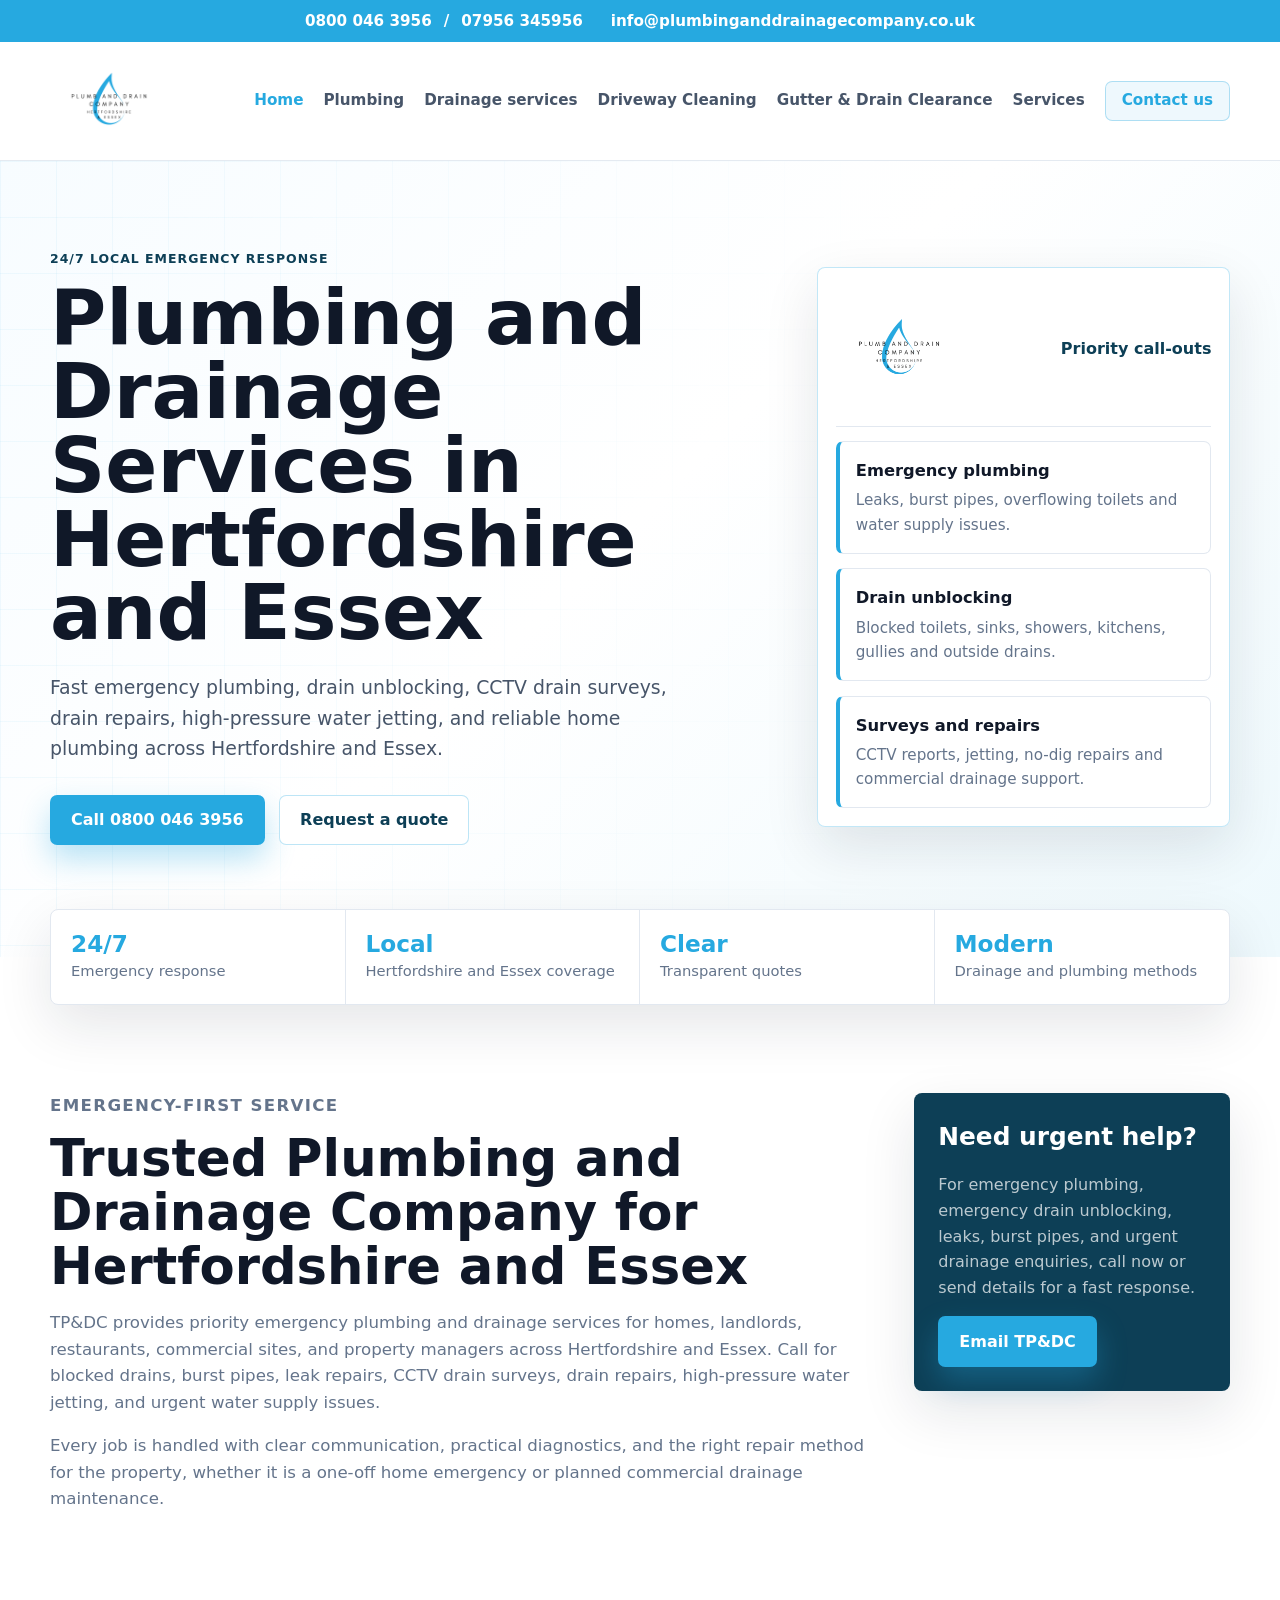
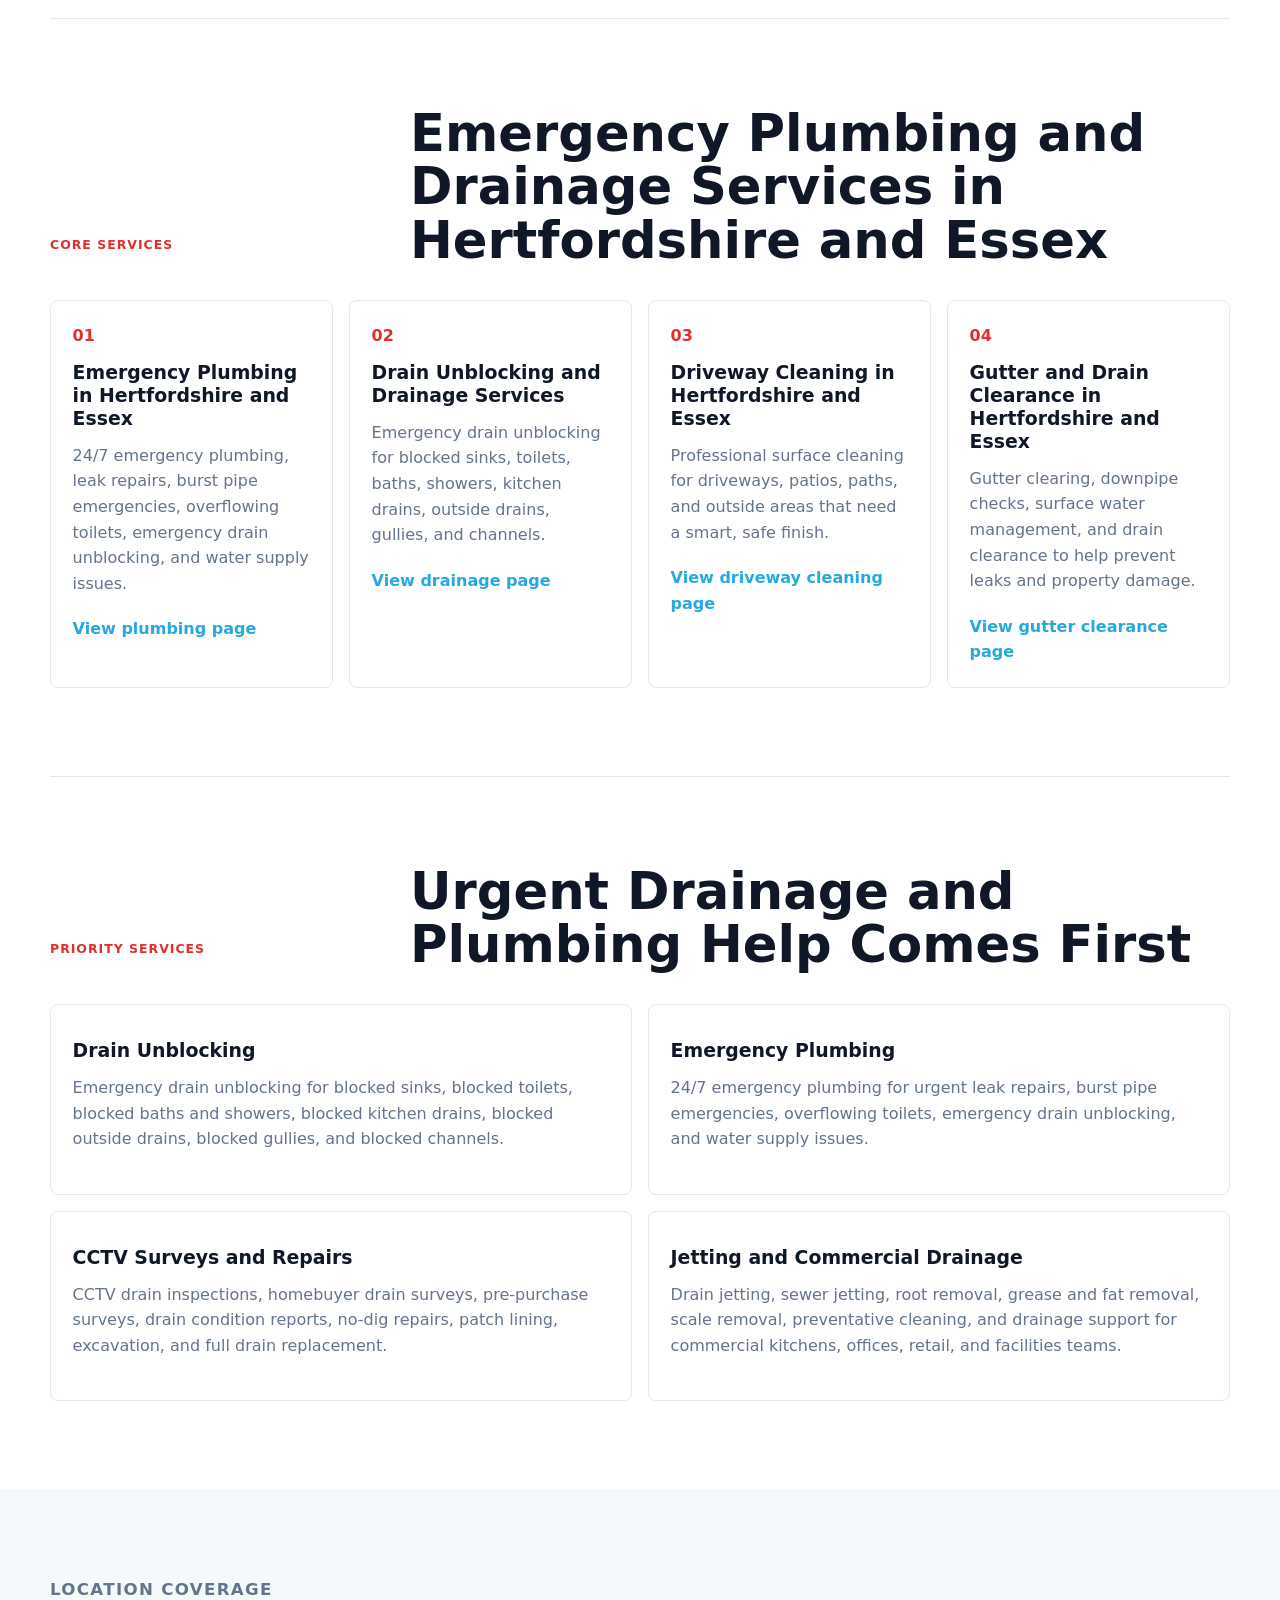
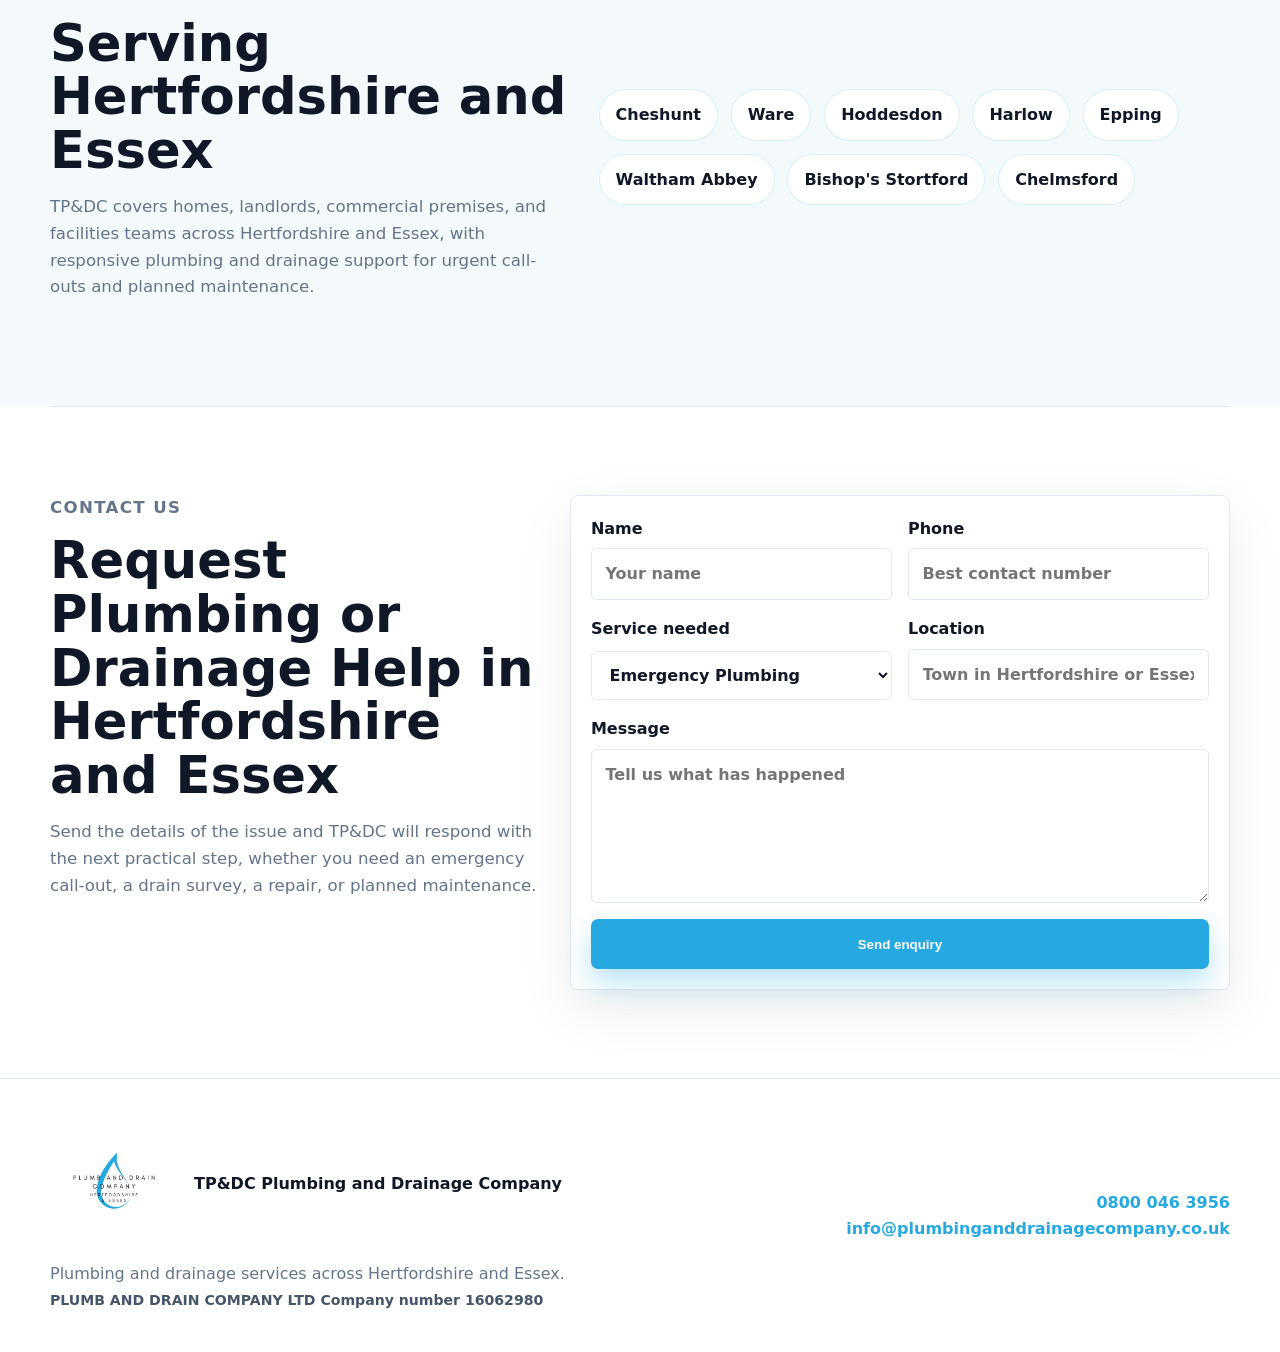
==== index.html @ 0f6cda36 "Update contact links and footer company details" ====
<!doctype html>
<html lang="en-GB">
  <head>
    <meta charset="utf-8">
    <meta name="viewport" content="width=device-width, initial-scale=1">
    <title>Plumbing and Drainage Services in Hertfordshire and Essex | TP&amp;DC</title>
    <meta
      name="description"
      content="TP&DC is a plumbing and drainage company serving Hertfordshire and Essex with emergency plumbing, drain unblocking, CCTV drain surveys, drain repairs, jetting and home plumbing services.">
    <meta name="robots" content="index, follow, max-image-preview:large">
    <link rel="canonical" href="https://plumbinganddrainagecompany.co.uk/">
    <meta property="og:title" content="Plumbing and Drainage Services in Hertfordshire and Essex | TP&DC">
    <meta property="og:description" content="Reliable plumbing, drainage, gutter clearance and exterior cleaning services across Hertfordshire and Essex.">
    <meta property="og:type" content="website">
    <meta property="og:locale" content="en_GB">
    <meta name="theme-color" content="#26a9e0">
    <link rel="stylesheet" href="styles.css">
    <script type="application/ld+json">
      {
        "@context": "https://schema.org",
        "@type": "Plumber",
        "name": "TP&DC Plumbing and Drainage Company",
        "url": "https://plumbinganddrainagecompany.co.uk/",
        "telephone": ["0800 046 3956", "07956 345956"],
        "email": "info@plumbinganddrainagecompany.co.uk",
        "areaServed": ["Hertfordshire", "Essex"],
        "address": {
          "@type": "PostalAddress",
          "addressRegion": "Hertfordshire and Essex",
          "addressCountry": "GB"
        },
        "serviceType": [
          "Plumbing",
          "24/7 Emergency Plumbing",
          "Drainage services",
          "Drain unblocking",
          "CCTV drain surveys",
          "Drain repairs",
          "High-pressure water jetting",
          "Commercial drainage services",
          "Driveway cleaning",
          "Gutter and drain clearance",
          "Emergency plumbing and drainage"
        ]
      }
    </script>
  </head>
  <body>
    <a class="skip-link" href="#main">Skip to content</a>

    <header class="site-header">
      <div class="contact-strip" aria-label="Contact details">
        <a href="tel:08000463956">0800 046 3956</a>
        <span aria-hidden="true">/</span>
        <a href="tel:07956345956">07956 345956</a>
        <a href="mailto:info@plumbinganddrainagecompany.co.uk">info@plumbinganddrainagecompany.co.uk</a>
      </div>

      <nav class="nav" aria-label="Primary navigation">
        <a class="brand" href="index.html" aria-label="TP&DC home">
          <img src="assets/plumb-and-drain-logo.png" alt="TP&DC Plumbing and Drainage Company logo">
          <span>TP&amp;DC</span>
        </a>
        <button class="menu-button" type="button" aria-label="Open navigation">
          <span></span>
          <span></span>
          <span></span>
        </button>
        <ul class="nav-links">
          <li><a href="index.html" aria-current="page">Home</a></li>
          <li><a href="plumbing.html">Plumbing</a></li>
          <li><a href="drainage-services.html">Drainage services</a></li>
          <li><a href="driveway-cleaning.html">Driveway Cleaning</a></li>
          <li><a href="gutter-drain-clearance.html">Gutter &amp; Drain Clearance</a></li>
          <li><a href="services.html">Services</a></li>
          <li><a class="nav-cta" href="enquiries.html">Contact us</a></li>
        </ul>
      </nav>
    </header>

    <main id="main">
      <section id="home" class="hero" aria-labelledby="hero-title">
        <div class="hero-content">
          <div class="hero-copy">
            <p class="eyebrow">24/7 local emergency response</p>
            <h1 id="hero-title">Plumbing and Drainage Services in Hertfordshire and Essex</h1>
            <p>
              Fast emergency plumbing, drain unblocking, CCTV drain surveys, drain repairs,
              high-pressure water jetting, and reliable home plumbing across Hertfordshire and Essex.
            </p>
            <div class="hero-actions">
              <a class="button primary" href="tel:08000463956">Call 0800 046 3956</a>
              <a class="button secondary" href="#enquiries">Request a quote</a>
            </div>
          </div>
          <div class="hero-panel" aria-label="Priority services">
            <div class="hero-panel-head">
              <img src="assets/plumb-and-drain-logo.png" alt="TP&DC Plumbing and Drainage Company logo">
              <span>Priority call-outs</span>
            </div>
            <div class="response-card">
              <strong>Emergency plumbing</strong>
              <span>Leaks, burst pipes, overflowing toilets and water supply issues.</span>
            </div>
            <div class="response-card">
              <strong>Drain unblocking</strong>
              <span>Blocked toilets, sinks, showers, kitchens, gullies and outside drains.</span>
            </div>
            <div class="response-card">
              <strong>Surveys and repairs</strong>
              <span>CCTV reports, jetting, no-dig repairs and commercial drainage support.</span>
            </div>
          </div>
        </div>
      </section>

      <section class="trust-bar" aria-label="Service highlights">
        <div>
          <strong>24/7</strong>
          <span>Emergency response</span>
        </div>
        <div>
          <strong>Local</strong>
          <span>Hertfordshire and Essex coverage</span>
        </div>
        <div>
          <strong>Clear</strong>
          <span>Transparent quotes</span>
        </div>
        <div>
          <strong>Modern</strong>
          <span>Drainage and plumbing methods</span>
        </div>
      </section>

      <section class="intro section" aria-labelledby="intro-title">
        <div class="section-copy">
          <p class="eyebrow">Emergency-first service</p>
          <h2 id="intro-title">Trusted Plumbing and Drainage Company for Hertfordshire and Essex</h2>
          <p>
            TP&amp;DC provides priority emergency plumbing and drainage services for homes,
            landlords, restaurants, commercial sites, and property managers across Hertfordshire
            and Essex. Call for blocked drains, burst pipes, leak repairs, CCTV drain surveys,
            drain repairs, high-pressure water jetting, and urgent water supply issues.
          </p>
          <p>
            Every job is handled with clear communication, practical diagnostics, and the right
            repair method for the property, whether it is a one-off home emergency or planned
            commercial drainage maintenance.
          </p>
        </div>
        <aside class="quote-panel" aria-label="Priority enquiry details">
          <h2>Need urgent help?</h2>
          <p>For emergency plumbing, emergency drain unblocking, leaks, burst pipes, and urgent drainage enquiries, call now or send details for a fast response.</p>
          <a class="button primary" href="mailto:info@plumbinganddrainagecompany.co.uk">Email TP&amp;DC</a>
        </aside>
      </section>

      <section id="services" class="section services" aria-labelledby="services-title">
        <div class="section-heading">
          <p class="eyebrow">Core services</p>
          <h2 id="services-title">Emergency Plumbing and Drainage Services in Hertfordshire and Essex</h2>
        </div>
        <div class="service-grid">
          <article id="plumbing" class="service-card">
            <span>01</span>
            <h3>Emergency Plumbing in Hertfordshire and Essex</h3>
            <p>24/7 emergency plumbing, leak repairs, burst pipe emergencies, overflowing toilets, emergency drain unblocking, and water supply issues.</p>
            <a href="plumbing.html">View plumbing page</a>
          </article>
          <article id="drainage" class="service-card">
            <span>02</span>
            <h3>Drain Unblocking and Drainage Services</h3>
            <p>Emergency drain unblocking for blocked sinks, toilets, baths, showers, kitchen drains, outside drains, gullies, and channels.</p>
            <a href="drainage-services.html">View drainage page</a>
          </article>
          <article id="driveway" class="service-card">
            <span>03</span>
            <h3>Driveway Cleaning in Hertfordshire and Essex</h3>
            <p>Professional surface cleaning for driveways, patios, paths, and outside areas that need a smart, safe finish.</p>
            <a href="driveway-cleaning.html">View driveway cleaning page</a>
          </article>
          <article id="gutter" class="service-card">
            <span>04</span>
            <h3>Gutter and Drain Clearance in Hertfordshire and Essex</h3>
            <p>Gutter clearing, downpipe checks, surface water management, and drain clearance to help prevent leaks and property damage.</p>
            <a href="gutter-drain-clearance.html">View gutter clearance page</a>
          </article>
        </div>
      </section>

      <section class="section seo-plan" aria-labelledby="priority-services-title">
        <div class="section-heading">
          <p class="eyebrow">Priority services</p>
          <h2 id="priority-services-title">Urgent Drainage and Plumbing Help Comes First</h2>
        </div>
        <div class="seo-grid">
          <article>
            <h3>Drain Unblocking</h3>
            <p>Emergency drain unblocking for blocked sinks, blocked toilets, blocked baths and showers, blocked kitchen drains, blocked outside drains, blocked gullies, and blocked channels.</p>
          </article>
          <article>
            <h3>Emergency Plumbing</h3>
            <p>24/7 emergency plumbing for urgent leak repairs, burst pipe emergencies, overflowing toilets, emergency drain unblocking, and water supply issues.</p>
          </article>
          <article>
            <h3>CCTV Surveys and Repairs</h3>
            <p>CCTV drain inspections, homebuyer drain surveys, pre-purchase surveys, drain condition reports, no-dig repairs, patch lining, excavation, and full drain replacement.</p>
          </article>
          <article>
            <h3>Jetting and Commercial Drainage</h3>
            <p>Drain jetting, sewer jetting, root removal, grease and fat removal, scale removal, preventative cleaning, and drainage support for commercial kitchens, offices, retail, and facilities teams.</p>
          </article>
        </div>
      </section>

      <section class="section locations" aria-labelledby="locations-title">
        <div class="location-panel">
          <p class="eyebrow">Location coverage</p>
          <h2 id="locations-title">Serving Hertfordshire and Essex</h2>
          <p>
            TP&amp;DC covers homes, landlords, commercial premises, and facilities teams across
            Hertfordshire and Essex, with responsive plumbing and drainage support for urgent
            call-outs and planned maintenance.
          </p>
        </div>
        <div class="area-list" aria-label="Example local service areas">
          <span>Cheshunt</span>
          <span>Ware</span>
          <span>Hoddesdon</span>
          <span>Harlow</span>
          <span>Epping</span>
          <span>Waltham Abbey</span>
          <span>Bishop's Stortford</span>
          <span>Chelmsford</span>
        </div>
      </section>

      <section id="enquiries" class="section enquiry" aria-labelledby="enquiry-title">
        <div>
          <p class="eyebrow">Contact us</p>
          <h2 id="enquiry-title">Request Plumbing or Drainage Help in Hertfordshire and Essex</h2>
          <p>
            Send the details of the issue and TP&amp;DC will respond with the next practical step,
            whether you need an emergency call-out, a drain survey, a repair, or planned maintenance.
          </p>
        </div>
        <form class="enquiry-form" action="mailto:info@plumbinganddrainagecompany.co.uk?subject=Website%20enquiry" method="post" enctype="text/plain">
          <label>
            Name
            <input type="text" name="name" autocomplete="name" placeholder="Your name">
          </label>
          <label>
            Phone
            <input type="tel" name="phone" autocomplete="tel" placeholder="Best contact number">
          </label>
          <label>
            Service needed
            <select name="service">
              <option>Emergency Plumbing</option>
              <option>Emergency Drain Unblocking</option>
              <option>CCTV Drain Surveys</option>
              <option>Drain Repairs</option>
              <option>High-Pressure Water Jetting</option>
              <option>Commercial Drainage Services</option>
              <option>Residential Plumbing Services</option>
              <option>Kitchen Plumbing</option>
              <option>Driveway Cleaning</option>
              <option>Gutter & Drain Clearance</option>
            </select>
          </label>
          <label>
            Location
            <input type="text" name="location" autocomplete="address-level2" placeholder="Town in Hertfordshire or Essex">
          </label>
          <label class="full">
            Message
            <textarea name="message" rows="5" placeholder="Tell us what has happened"></textarea>
          </label>
          <button class="button primary full" type="submit">Send enquiry</button>
        </form>
      </section>
    </main>

    <footer class="footer">
      <div>
        <a class="footer-brand" href="index.html" aria-label="TP&DC home">
          <img src="assets/plumb-and-drain-logo.png" alt="TP&DC Plumbing and Drainage Company logo">
          <span>TP&amp;DC Plumbing and Drainage Company</span>
        </a>
        <p>Plumbing and drainage services across Hertfordshire and Essex.</p>
        <p class="company-number">PLUMB AND DRAIN COMPANY LTD Company number 16062980</p>
      </div>
      <div>
        <a href="tel:08000463956">0800 046 3956</a>
        <a href="mailto:info@plumbinganddrainagecompany.co.uk">info@plumbinganddrainagecompany.co.uk</a>
      </div>
    </footer>
  </body>
</html>
---- styles.css ----
:root {
  --ink: #101828;
  --muted: #64748b;
  --line: #e2e8f0;
  --surface: #ffffff;
  --soft: #f4f9fc;
  --blue: #26a9e0;
  --blue-dark: #0d3f56;
  --red: #e42d2d;
  --green: #16a34a;
  --shadow: 0 20px 55px rgba(15, 23, 42, 0.11);
  font-family: Inter, ui-sans-serif, system-ui, -apple-system, BlinkMacSystemFont, "Segoe UI", sans-serif;
}

* {
  box-sizing: border-box;
}

html {
  scroll-behavior: smooth;
}

body {
  margin: 0;
  background: var(--surface);
  color: var(--ink);
  line-height: 1.6;
}

a {
  color: inherit;
  text-decoration: none;
}

img {
  display: block;
  max-width: 100%;
}

.skip-link {
  position: absolute;
  left: 1rem;
  top: -4rem;
  z-index: 10;
  padding: 0.75rem 1rem;
  background: var(--ink);
  color: #fff;
}

.skip-link:focus {
  top: 1rem;
}

.site-header {
  position: sticky;
  top: 0;
  z-index: 20;
  background: rgba(255, 255, 255, 0.96);
  border-bottom: 1px solid rgba(226, 232, 240, 0.9);
  backdrop-filter: blur(14px);
}

.contact-strip {
  display: flex;
  justify-content: center;
  gap: 0.75rem;
  align-items: center;
  min-height: 2.6rem;
  padding: 0.5rem 1rem;
  background: var(--blue);
  color: #fff;
  font-size: 0.95rem;
  font-weight: 700;
}

.contact-strip a:last-child {
  margin-left: 1rem;
}

.nav {
  display: flex;
  align-items: center;
  justify-content: space-between;
  width: min(1180px, calc(100% - 2rem));
  margin: 0 auto;
  min-height: 5rem;
  gap: 1.25rem;
}

.brand {
  display: flex;
  align-items: center;
  gap: 0.75rem;
  min-width: 8rem;
  font-weight: 900;
  color: var(--blue-dark);
}

.brand img {
  width: 118px;
  height: auto;
}

.brand span {
  display: none;
}

.menu-button {
  display: none;
}

.nav-links {
  display: flex;
  align-items: center;
  gap: 1.25rem;
  margin: 0;
  padding: 0;
  list-style: none;
  font-size: 0.95rem;
  font-weight: 700;
  color: #475569;
}

.nav-links a {
  display: inline-flex;
  min-height: 2.5rem;
  align-items: center;
}

.nav-links a:hover,
.nav-links a[aria-current="page"] {
  color: var(--blue);
}

.nav-cta {
  padding: 0 1rem;
  border: 1px solid rgba(38, 169, 224, 0.32);
  border-radius: 0.45rem;
  color: var(--blue);
  background: rgba(38, 169, 224, 0.08);
}

.hero {
  position: relative;
  min-height: clamp(640px, 76vh, 820px);
  display: grid;
  align-items: center;
  overflow: hidden;
  isolation: isolate;
  background:
    linear-gradient(135deg, #f7fcff 0%, #ffffff 48%, #eef9fd 100%);
}

.hero::before {
  content: "";
  position: absolute;
  inset: 0;
  z-index: -1;
  background:
    linear-gradient(rgba(38, 169, 224, 0.08) 1px, transparent 1px),
    linear-gradient(90deg, rgba(38, 169, 224, 0.08) 1px, transparent 1px);
  background-size: 56px 56px;
  mask-image: linear-gradient(90deg, rgba(0, 0, 0, 0.72), transparent 72%);
}

.hero-content {
  display: grid;
  grid-template-columns: minmax(0, 1.08fr) minmax(320px, 0.62fr);
  gap: 3rem;
  align-items: center;
  width: min(1180px, calc(100% - 2rem));
  margin: 0 auto;
  padding: 5.5rem 0 7rem;
  color: var(--ink);
}

.hero-copy {
  max-width: 780px;
}

.hero-panel {
  display: grid;
  gap: 0.9rem;
  padding: 1.1rem;
  border: 1px solid rgba(38, 169, 224, 0.28);
  border-radius: 0.5rem;
  background: rgba(255, 255, 255, 0.92);
  box-shadow: var(--shadow);
}

.hero-panel-head {
  display: flex;
  align-items: center;
  justify-content: space-between;
  gap: 1rem;
  padding-bottom: 0.9rem;
  border-bottom: 1px solid var(--line);
  color: var(--blue-dark);
  font-weight: 900;
}

.hero-panel-head img {
  width: 126px;
  height: auto;
}

.response-card {
  display: grid;
  gap: 0.25rem;
  padding: 1rem;
  border: 1px solid var(--line);
  border-left: 4px solid var(--blue);
  border-radius: 0.45rem;
  background: #fff;
}

.response-card strong {
  color: var(--ink);
  font-size: 1.02rem;
}

.response-card span {
  color: var(--muted);
  font-size: 0.95rem;
}

.subpage-hero {
  width: 100%;
  padding: 6.5rem max(1rem, calc((100vw - 1180px) / 2));
  background:
    linear-gradient(135deg, rgba(13, 63, 86, 0.96), rgba(38, 169, 224, 0.88));
  color: #fff;
}

.subpage-hero h1 {
  max-width: 860px;
  margin: 0;
  font-size: clamp(2.5rem, 5vw, 4.75rem);
  line-height: 1;
  letter-spacing: 0;
}

.subpage-hero p:not(.eyebrow) {
  max-width: 700px;
  margin: 1.2rem 0 1.8rem;
  color: rgba(255, 255, 255, 0.86);
  font-size: 1.12rem;
}

.eyebrow {
  margin: 0 0 0.8rem;
  color: var(--red);
  font-size: 0.78rem;
  font-weight: 900;
  letter-spacing: 0.08em;
  text-transform: uppercase;
}

.hero .eyebrow {
  color: var(--blue-dark);
}

.hero h1 {
  max-width: 820px;
  margin: 0;
  font-size: clamp(2.75rem, 6vw, 5.45rem);
  line-height: 0.96;
  letter-spacing: 0;
}

.hero p:not(.eyebrow) {
  max-width: 640px;
  margin: 1.4rem 0 0;
  font-size: 1.18rem;
  color: #475569;
}

.hero-actions {
  display: flex;
  flex-wrap: wrap;
  gap: 0.9rem;
  margin-top: 2rem;
}

.button {
  display: inline-flex;
  justify-content: center;
  align-items: center;
  min-height: 3.15rem;
  padding: 0 1.25rem;
  border-radius: 0.45rem;
  border: 1px solid transparent;
  font-weight: 900;
  cursor: pointer;
}

.button.primary {
  background: var(--blue);
  color: #fff;
  box-shadow: 0 14px 30px rgba(38, 169, 224, 0.32);
}

.button.secondary {
  border-color: rgba(38, 169, 224, 0.3);
  color: var(--blue-dark);
  background: #fff;
}

.trust-bar {
  display: grid;
  grid-template-columns: repeat(4, 1fr);
  width: min(1180px, calc(100% - 2rem));
  margin: -3rem auto 0;
  position: relative;
  z-index: 3;
  background: #fff;
  border: 1px solid var(--line);
  border-radius: 0.5rem;
  box-shadow: var(--shadow);
}

.trust-bar div {
  padding: 1.25rem;
  border-right: 1px solid var(--line);
}

.trust-bar div:last-child {
  border-right: 0;
}

.trust-bar strong {
  display: block;
  color: var(--blue);
  font-size: 1.45rem;
  line-height: 1.2;
}

.trust-bar span {
  color: var(--muted);
  font-size: 0.92rem;
}

.section {
  width: min(1180px, calc(100% - 2rem));
  margin: 0 auto;
  padding: 5.5rem 0;
}

.intro {
  display: grid;
  grid-template-columns: minmax(0, 1.45fr) minmax(280px, 0.55fr);
  gap: 2rem;
  align-items: start;
}

.section-copy h2,
.section-heading h2,
.location-panel h2,
.enquiry h2 {
  margin: 0;
  max-width: 820px;
  font-size: clamp(2rem, 4vw, 3.5rem);
  line-height: 1.05;
  letter-spacing: 0;
}

.section-copy p,
.location-panel p,
.enquiry p {
  color: var(--muted);
  font-size: 1.04rem;
}

.quote-panel {
  padding: 1.5rem;
  border-radius: 0.5rem;
  background: var(--blue-dark);
  color: #fff;
  box-shadow: var(--shadow);
}

.quote-panel h2 {
  margin: 0;
  font-size: 1.55rem;
}

.quote-panel p {
  color: rgba(255, 255, 255, 0.72);
}

.services,
.seo-plan {
  border-top: 1px solid var(--line);
}

.section-heading {
  display: flex;
  justify-content: space-between;
  align-items: end;
  gap: 2rem;
  margin-bottom: 2rem;
}

.service-grid,
.seo-grid {
  display: grid;
  grid-template-columns: repeat(4, 1fr);
  gap: 1rem;
}

.service-card,
.seo-grid article {
  min-height: 100%;
  padding: 1.35rem;
  border: 1px solid var(--line);
  border-radius: 0.5rem;
  background: #fff;
}

.service-card {
  transition: transform 180ms ease, box-shadow 180ms ease, border-color 180ms ease;
}

.service-card:hover {
  transform: translateY(-4px);
  border-color: rgba(38, 169, 224, 0.34);
  box-shadow: 0 18px 45px rgba(15, 23, 42, 0.09);
}

.service-card span {
  color: var(--red);
  font-weight: 900;
}

.service-card h3,
.seo-grid h3 {
  margin: 0.8rem 0;
  font-size: 1.18rem;
  line-height: 1.22;
}

.service-card p,
.seo-grid p {
  color: var(--muted);
  margin: 0 0 1.25rem;
}

.service-card a {
  color: var(--blue);
  font-weight: 900;
}

.locations {
  display: grid;
  grid-template-columns: 0.9fr 1.1fr;
  gap: 2rem;
  align-items: center;
  width: 100%;
  max-width: none;
  padding: 5.5rem max(1rem, calc((100vw - 1180px) / 2));
  background: var(--soft);
}

.area-list {
  display: flex;
  flex-wrap: wrap;
  gap: 0.8rem;
}

.area-list span {
  padding: 0.75rem 1rem;
  border: 1px solid rgba(38, 169, 224, 0.18);
  border-radius: 999px;
  background: #fff;
  color: var(--ink);
  font-weight: 800;
}

.seo-grid {
  grid-template-columns: repeat(2, 1fr);
}

.seo-grid article {
  background: #fff;
}

.enquiry {
  display: grid;
  grid-template-columns: 0.85fr 1.15fr;
  gap: 2rem;
  align-items: start;
  border-top: 1px solid var(--line);
}

.enquiry-form {
  display: grid;
  grid-template-columns: repeat(2, 1fr);
  gap: 1rem;
  padding: 1.25rem;
  border: 1px solid var(--line);
  border-radius: 0.5rem;
  background: #fff;
  box-shadow: 0 18px 55px rgba(15, 23, 42, 0.08);
}

label {
  display: grid;
  gap: 0.45rem;
  color: var(--ink);
  font-weight: 800;
}

input,
select,
textarea {
  width: 100%;
  min-height: 3rem;
  border: 1px solid var(--line);
  border-radius: 0.35rem;
  padding: 0.75rem 0.85rem;
  color: var(--ink);
  font: inherit;
  background: #fff;
}

textarea {
  resize: vertical;
}

.full {
  grid-column: 1 / -1;
}

.footer {
  display: flex;
  justify-content: space-between;
  align-items: center;
  gap: 2rem;
  padding: 2.5rem max(1rem, calc((100vw - 1180px) / 2));
  background: #fff;
  color: var(--ink);
  border-top: 1px solid var(--line);
}

.footer-brand {
  display: inline-flex;
  align-items: center;
  gap: 1rem;
  color: var(--ink);
  font-weight: 900;
}

.footer-brand img {
  width: 128px;
  max-width: 42vw;
  height: auto;
  background: #fff;
  border-radius: 0.35rem;
}

.footer p {
  margin: 0.35rem 0 0;
  color: var(--muted);
}

.footer .company-number {
  margin-top: 0.2rem;
  color: #475569;
  font-size: 0.88rem;
  font-weight: 800;
}

.footer a {
  display: block;
  color: var(--blue);
  font-weight: 800;
  text-align: right;
}

.footer .footer-brand {
  display: inline-flex;
  color: var(--ink);
  text-align: left;
}

.service-list {
  margin: 1rem 0 0;
  padding-left: 1.1rem;
  color: var(--muted);
}

.service-list li + li {
  margin-top: 0.35rem;
}

@media (max-width: 980px) {
  .nav {
    align-items: flex-start;
    padding: 1rem 0;
  }

  .menu-button {
    display: inline-grid;
    gap: 0.28rem;
    width: 2.75rem;
    height: 2.75rem;
    place-content: center;
    border: 1px solid var(--line);
    border-radius: 0.45rem;
    background: #fff;
  }

  .menu-button span {
    width: 1.1rem;
    height: 2px;
    background: var(--ink);
  }

  .nav-links {
    position: absolute;
    left: 1rem;
    right: 1rem;
    top: calc(100% + 0.5rem);
    display: none;
    padding: 1rem;
    background: #fff;
    border: 1px solid var(--line);
    border-radius: 0.5rem;
    box-shadow: var(--shadow);
  }

  .nav:focus-within .nav-links,
  .nav:hover .nav-links {
    display: grid;
    gap: 0.4rem;
  }

  .hero {
    min-height: auto;
  }

  .hero-content {
    grid-template-columns: 1fr;
    padding: 4.5rem 0 6rem;
  }

  .trust-bar,
  .service-grid {
    grid-template-columns: repeat(2, 1fr);
  }

  .trust-bar div:nth-child(2) {
    border-right: 0;
  }

  .trust-bar div:nth-child(-n + 2) {
    border-bottom: 1px solid var(--line);
  }

  .intro,
  .locations,
  .enquiry {
    grid-template-columns: 1fr;
  }
}

@media (max-width: 640px) {
  .contact-strip {
    flex-wrap: wrap;
    gap: 0.35rem 0.6rem;
    font-size: 0.82rem;
  }

  .contact-strip a:last-child {
    flex-basis: 100%;
    margin-left: 0;
    text-align: center;
  }

  .brand img {
    width: 92px;
  }

  .hero {
    min-height: auto;
  }

  .hero h1 {
    font-size: 2.65rem;
  }

  .hero p:not(.eyebrow) {
    font-size: 1rem;
  }

  .hero-actions,
  .button {
    width: 100%;
  }

  .trust-bar,
  .service-grid,
  .seo-grid,
  .enquiry-form {
    grid-template-columns: 1fr;
  }

  .trust-bar div {
    border-right: 0;
    border-bottom: 1px solid var(--line);
  }

  .trust-bar div:last-child {
    border-bottom: 0;
  }

  .section {
    padding: 4rem 0;
  }

  .locations {
    padding: 4rem 1rem;
  }

  .footer {
    display: grid;
    align-items: start;
  }

  .footer a {
    text-align: left;
  }
}
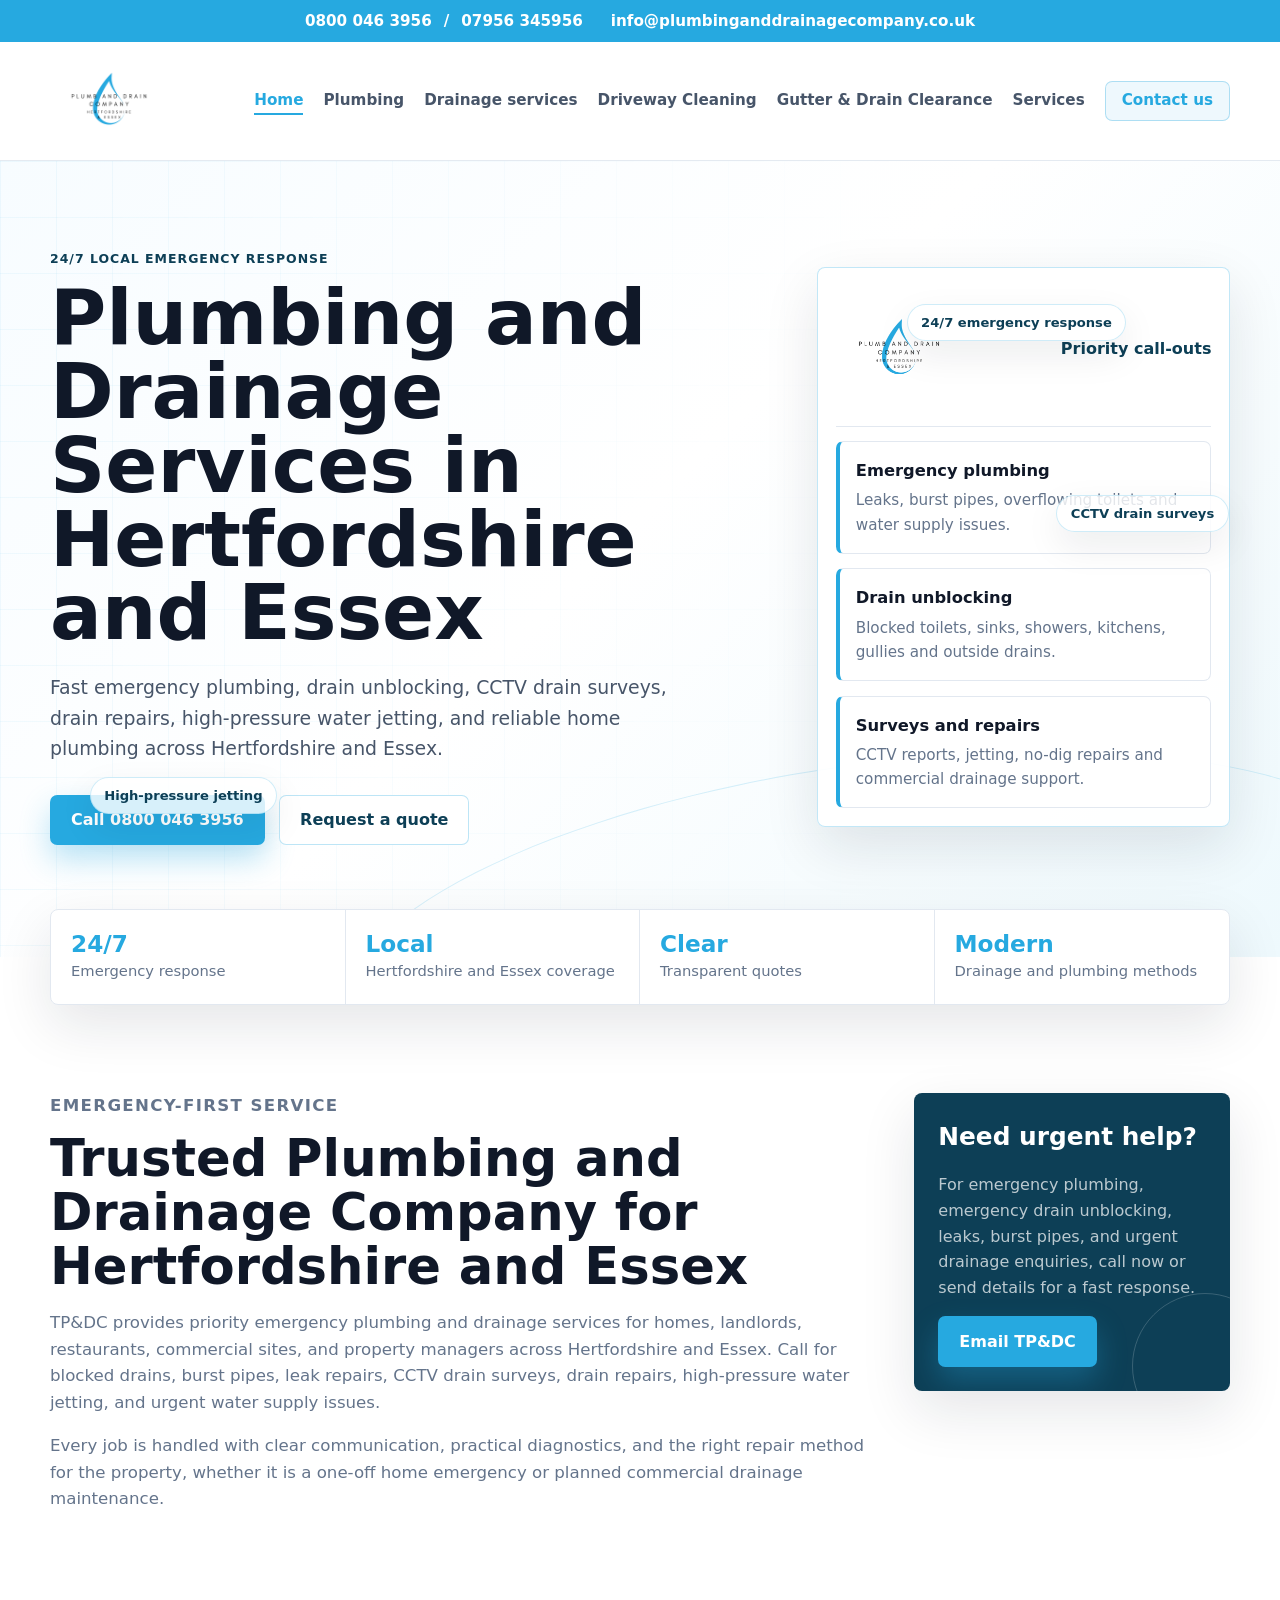
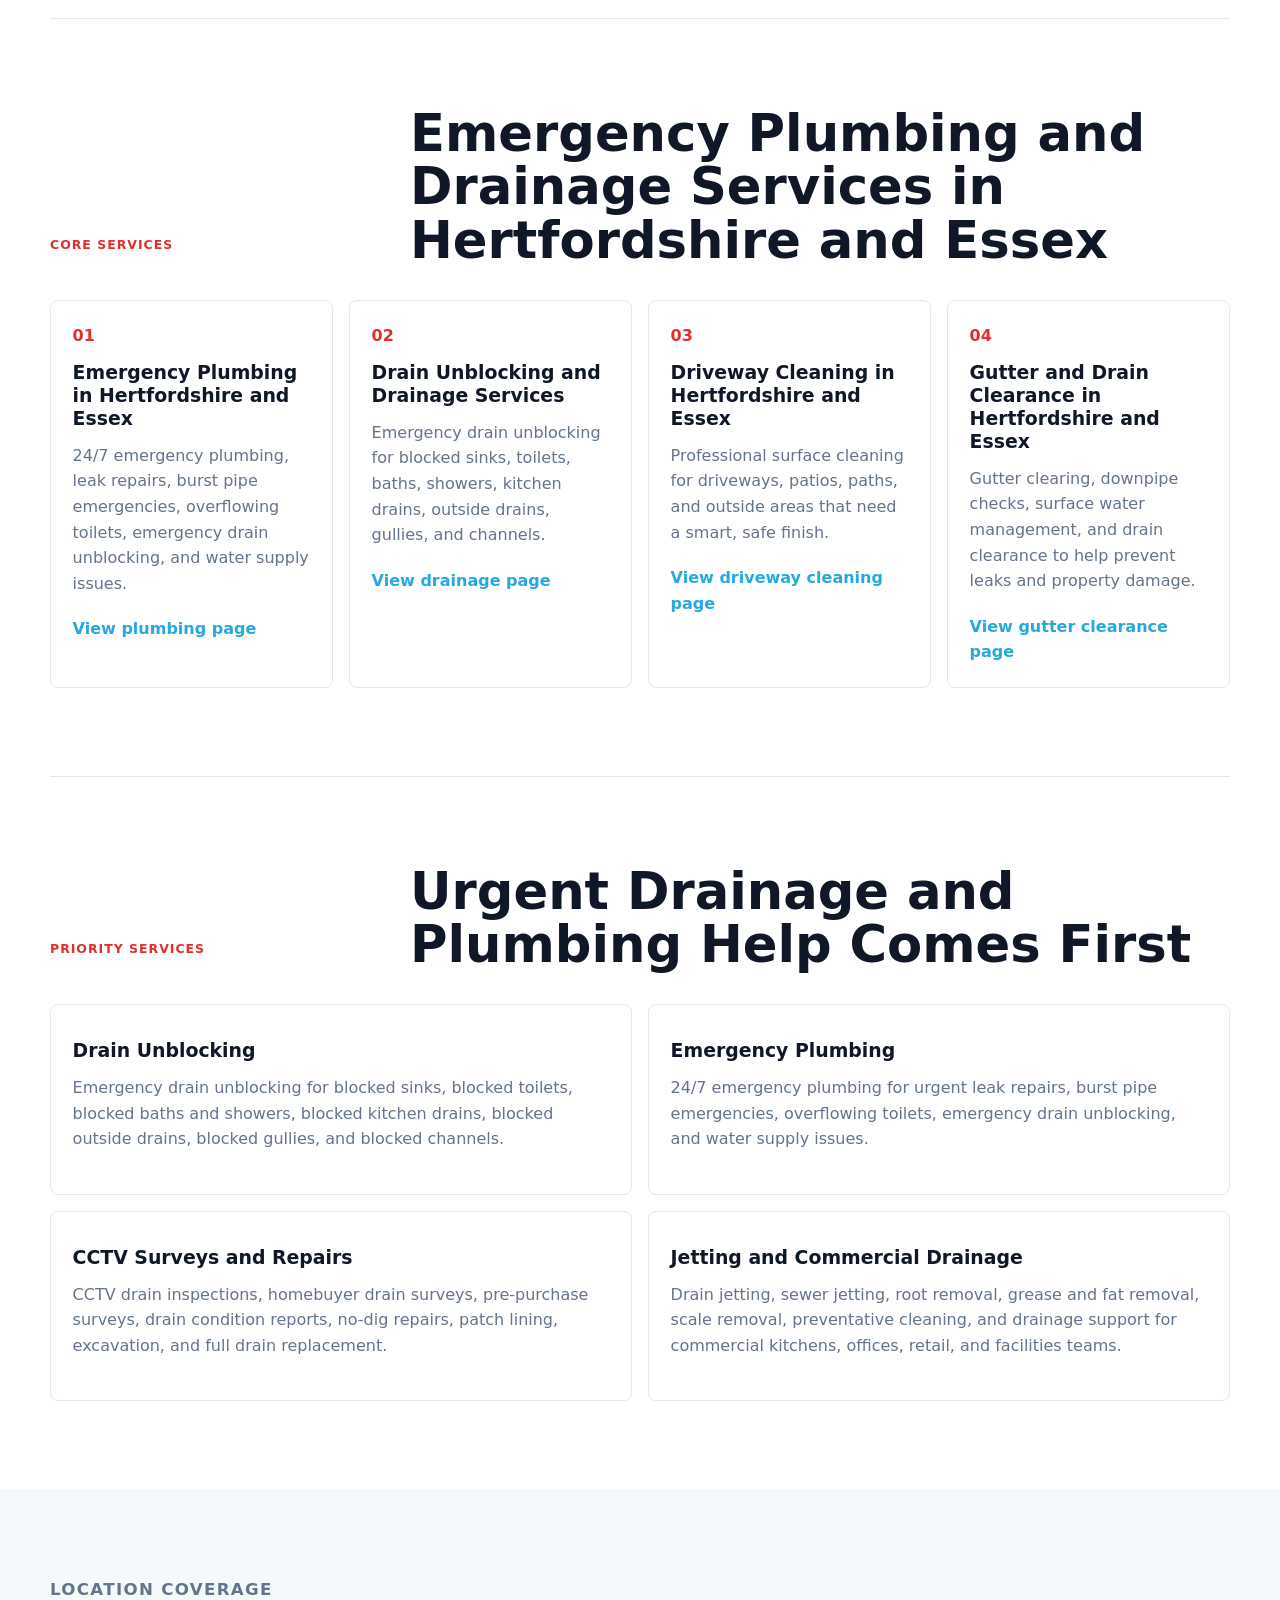
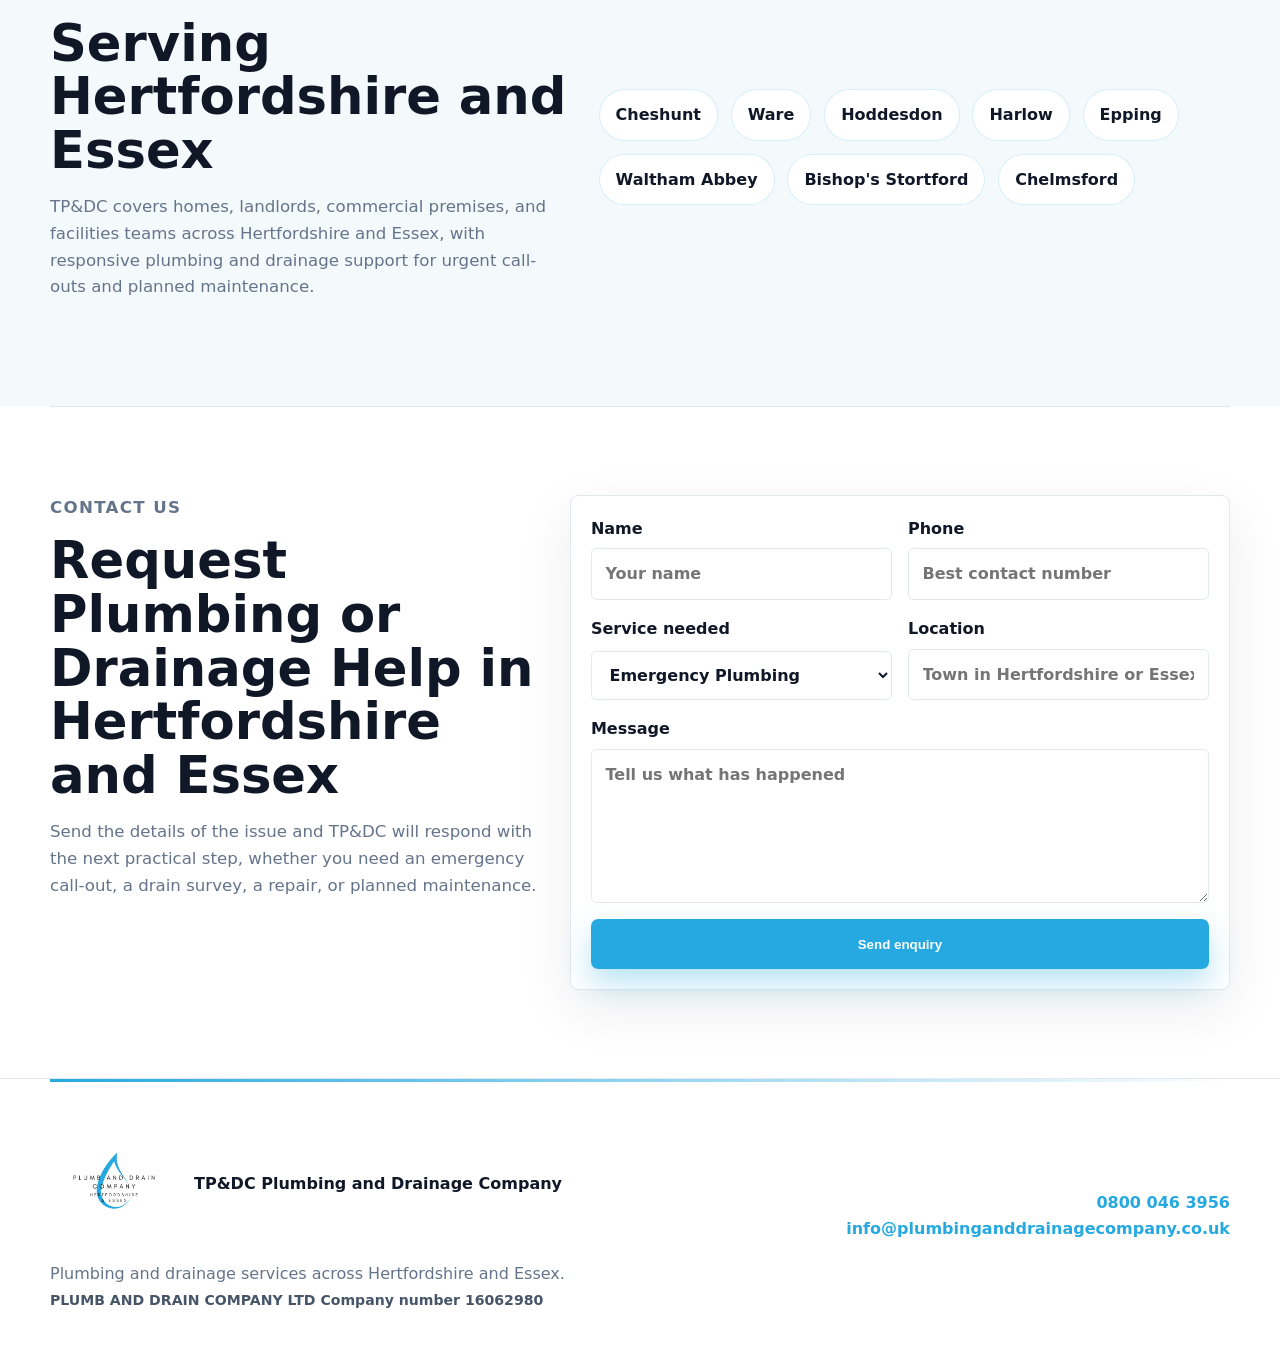
==== commit af6ddc25: "Add motion and design polish" ====
--- a/index.html
+++ b/index.html
@@ -80,6 +80,11 @@
 
     <main id="main">
       <section id="home" class="hero" aria-labelledby="hero-title">
+        <div class="floating-elements" aria-hidden="true">
+          <span>24/7 emergency response</span>
+          <span>CCTV drain surveys</span>
+          <span>High-pressure jetting</span>
+        </div>
         <div class="hero-content">
           <div class="hero-copy">
             <p class="eyebrow">24/7 local emergency response</p>
--- a/styles.css
+++ b/styles.css
@@ -731,3 +731,309 @@
     text-align: left;
   }
 }
+
+/* Motion and polish layer */
+@keyframes heroDrift {
+  0% { transform: translate3d(0, 0, 0); }
+  50% { transform: translate3d(-18px, 14px, 0); }
+  100% { transform: translate3d(0, 0, 0); }
+}
+
+@keyframes floatBadge {
+  0%, 100% { transform: translateY(0); }
+  50% { transform: translateY(-14px); }
+}
+
+@keyframes slideUpFade {
+  from { opacity: 0; transform: translateY(22px); }
+  to { opacity: 1; transform: translateY(0); }
+}
+
+@keyframes softPulse {
+  0%, 100% { box-shadow: 0 14px 30px rgba(38, 169, 224, 0.32); }
+  50% { box-shadow: 0 18px 44px rgba(38, 169, 224, 0.46); }
+}
+
+.site-header {
+  transition: box-shadow 180ms ease, background-color 180ms ease;
+}
+
+.site-header:hover {
+  box-shadow: 0 14px 34px rgba(15, 23, 42, 0.08);
+}
+
+.brand img,
+.footer-brand img {
+  transition: transform 180ms ease;
+}
+
+.brand:hover img,
+.footer-brand:hover img {
+  transform: translateY(-2px);
+}
+
+.nav-links a {
+  position: relative;
+  transition: color 180ms ease, transform 180ms ease;
+}
+
+.nav-links a:not(.nav-cta)::after {
+  content: "";
+  position: absolute;
+  left: 0;
+  right: 0;
+  bottom: 0.35rem;
+  height: 2px;
+  background: var(--blue);
+  transform: scaleX(0);
+  transform-origin: left;
+  transition: transform 180ms ease;
+}
+
+.nav-links a:hover {
+  transform: translateY(-1px);
+}
+
+.nav-links a:hover::after,
+.nav-links a[aria-current="page"]::after {
+  transform: scaleX(1);
+}
+
+.nav-cta:hover {
+  background: var(--blue);
+  color: #fff;
+}
+
+.hero::before {
+  animation: heroDrift 18s ease-in-out infinite;
+}
+
+.hero::after {
+  content: "";
+  position: absolute;
+  inset: auto -10% -22% 26%;
+  z-index: -1;
+  height: 46%;
+  border: 1px solid rgba(38, 169, 224, 0.18);
+  border-radius: 50%;
+  transform: rotate(-8deg);
+}
+
+.floating-elements {
+  position: absolute;
+  inset: 0;
+  pointer-events: none;
+  z-index: 1;
+}
+
+.floating-elements span {
+  position: absolute;
+  display: inline-flex;
+  align-items: center;
+  min-height: 2.3rem;
+  padding: 0 0.85rem;
+  border: 1px solid rgba(38, 169, 224, 0.22);
+  border-radius: 999px;
+  background: rgba(255, 255, 255, 0.82);
+  color: var(--blue-dark);
+  font-size: 0.82rem;
+  font-weight: 900;
+  box-shadow: 0 14px 36px rgba(15, 23, 42, 0.08);
+  animation: floatBadge 7s ease-in-out infinite;
+}
+
+.floating-elements span:nth-child(1) {
+  top: 18%;
+  right: 12%;
+}
+
+.floating-elements span:nth-child(2) {
+  top: 42%;
+  right: 4%;
+  animation-delay: -2s;
+}
+
+.floating-elements span:nth-child(3) {
+  bottom: 18%;
+  left: 7%;
+  animation-delay: -4s;
+}
+
+.hero-copy {
+  animation: slideUpFade 650ms ease both;
+}
+
+.hero-panel {
+  animation: slideUpFade 760ms ease 120ms both, floatBadge 8s ease-in-out 1s infinite;
+}
+
+.response-card,
+.trust-bar div,
+.area-list span,
+.enquiry-form,
+input,
+select,
+textarea,
+.button,
+.seo-grid article {
+  transition: transform 180ms ease, border-color 180ms ease, box-shadow 180ms ease, background-color 180ms ease, color 180ms ease;
+}
+
+.response-card:hover {
+  transform: translateX(6px);
+  border-color: rgba(38, 169, 224, 0.34);
+  box-shadow: 0 14px 28px rgba(15, 23, 42, 0.08);
+}
+
+.subpage-hero {
+  position: relative;
+  overflow: hidden;
+}
+
+.subpage-hero::after {
+  content: "";
+  position: absolute;
+  right: -8rem;
+  bottom: -7rem;
+  width: 30rem;
+  height: 30rem;
+  border: 1px solid rgba(255, 255, 255, 0.22);
+  border-radius: 50%;
+  animation: heroDrift 16s ease-in-out infinite;
+}
+
+.button.primary {
+  animation: softPulse 4s ease-in-out infinite;
+}
+
+.button:hover {
+  transform: translateY(-2px);
+}
+
+.trust-bar {
+  animation: slideUpFade 680ms ease 220ms both;
+}
+
+.trust-bar div:hover,
+.area-list span:hover,
+.seo-grid article:hover {
+  transform: translateY(-4px);
+  border-color: rgba(38, 169, 224, 0.34);
+  box-shadow: 0 18px 45px rgba(15, 23, 42, 0.08);
+}
+
+.trust-bar div:hover,
+.area-list span:hover {
+  background: rgba(38, 169, 224, 0.06);
+}
+
+.quote-panel,
+.service-card,
+.seo-grid article,
+.footer {
+  position: relative;
+  overflow: hidden;
+}
+
+.quote-panel::after {
+  content: "";
+  position: absolute;
+  right: -3rem;
+  bottom: -3rem;
+  width: 9rem;
+  height: 9rem;
+  border: 1px solid rgba(255, 255, 255, 0.18);
+  border-radius: 50%;
+}
+
+.service-card::before,
+.seo-grid article::before {
+  content: "";
+  position: absolute;
+  inset: 0;
+  background: linear-gradient(135deg, rgba(38, 169, 224, 0.08), transparent 42%);
+  opacity: 0;
+  transition: opacity 180ms ease;
+  pointer-events: none;
+}
+
+.service-card:hover::before,
+.seo-grid article:hover::before {
+  opacity: 1;
+}
+
+.enquiry-form:focus-within {
+  transform: translateY(-3px);
+  box-shadow: 0 22px 60px rgba(15, 23, 42, 0.12);
+}
+
+input:focus,
+select:focus,
+textarea:focus {
+  outline: none;
+  border-color: var(--blue);
+  box-shadow: 0 0 0 4px rgba(38, 169, 224, 0.14);
+}
+
+.footer::before {
+  content: "";
+  position: absolute;
+  left: max(1rem, calc((100vw - 1180px) / 2));
+  right: max(1rem, calc((100vw - 1180px) / 2));
+  top: 0;
+  height: 3px;
+  background: linear-gradient(90deg, var(--blue), transparent);
+}
+
+@supports (animation-timeline: view()) {
+  .section-copy,
+  .quote-panel,
+  .service-card,
+  .seo-grid article,
+  .location-panel,
+  .area-list,
+  .enquiry > div,
+  .enquiry-form {
+    animation: slideUpFade both;
+    animation-timeline: view();
+    animation-range: entry 8% cover 28%;
+  }
+}
+
+@media (max-width: 980px) {
+  .floating-elements span:nth-child(1) {
+    top: 20%;
+    right: 2%;
+  }
+
+  .floating-elements span:nth-child(2) {
+    display: none;
+  }
+
+  .floating-elements span:nth-child(3) {
+    left: auto;
+    right: 8%;
+    bottom: 42%;
+  }
+}
+
+@media (max-width: 640px) {
+  .floating-elements {
+    display: none;
+  }
+
+  .hero-panel {
+    animation: slideUpFade 760ms ease 120ms both;
+  }
+}
+
+@media (prefers-reduced-motion: reduce) {
+  *,
+  *::before,
+  *::after {
+    animation-duration: 0.001ms !important;
+    animation-iteration-count: 1 !important;
+    scroll-behavior: auto !important;
+    transition-duration: 0.001ms !important;
+  }
+}
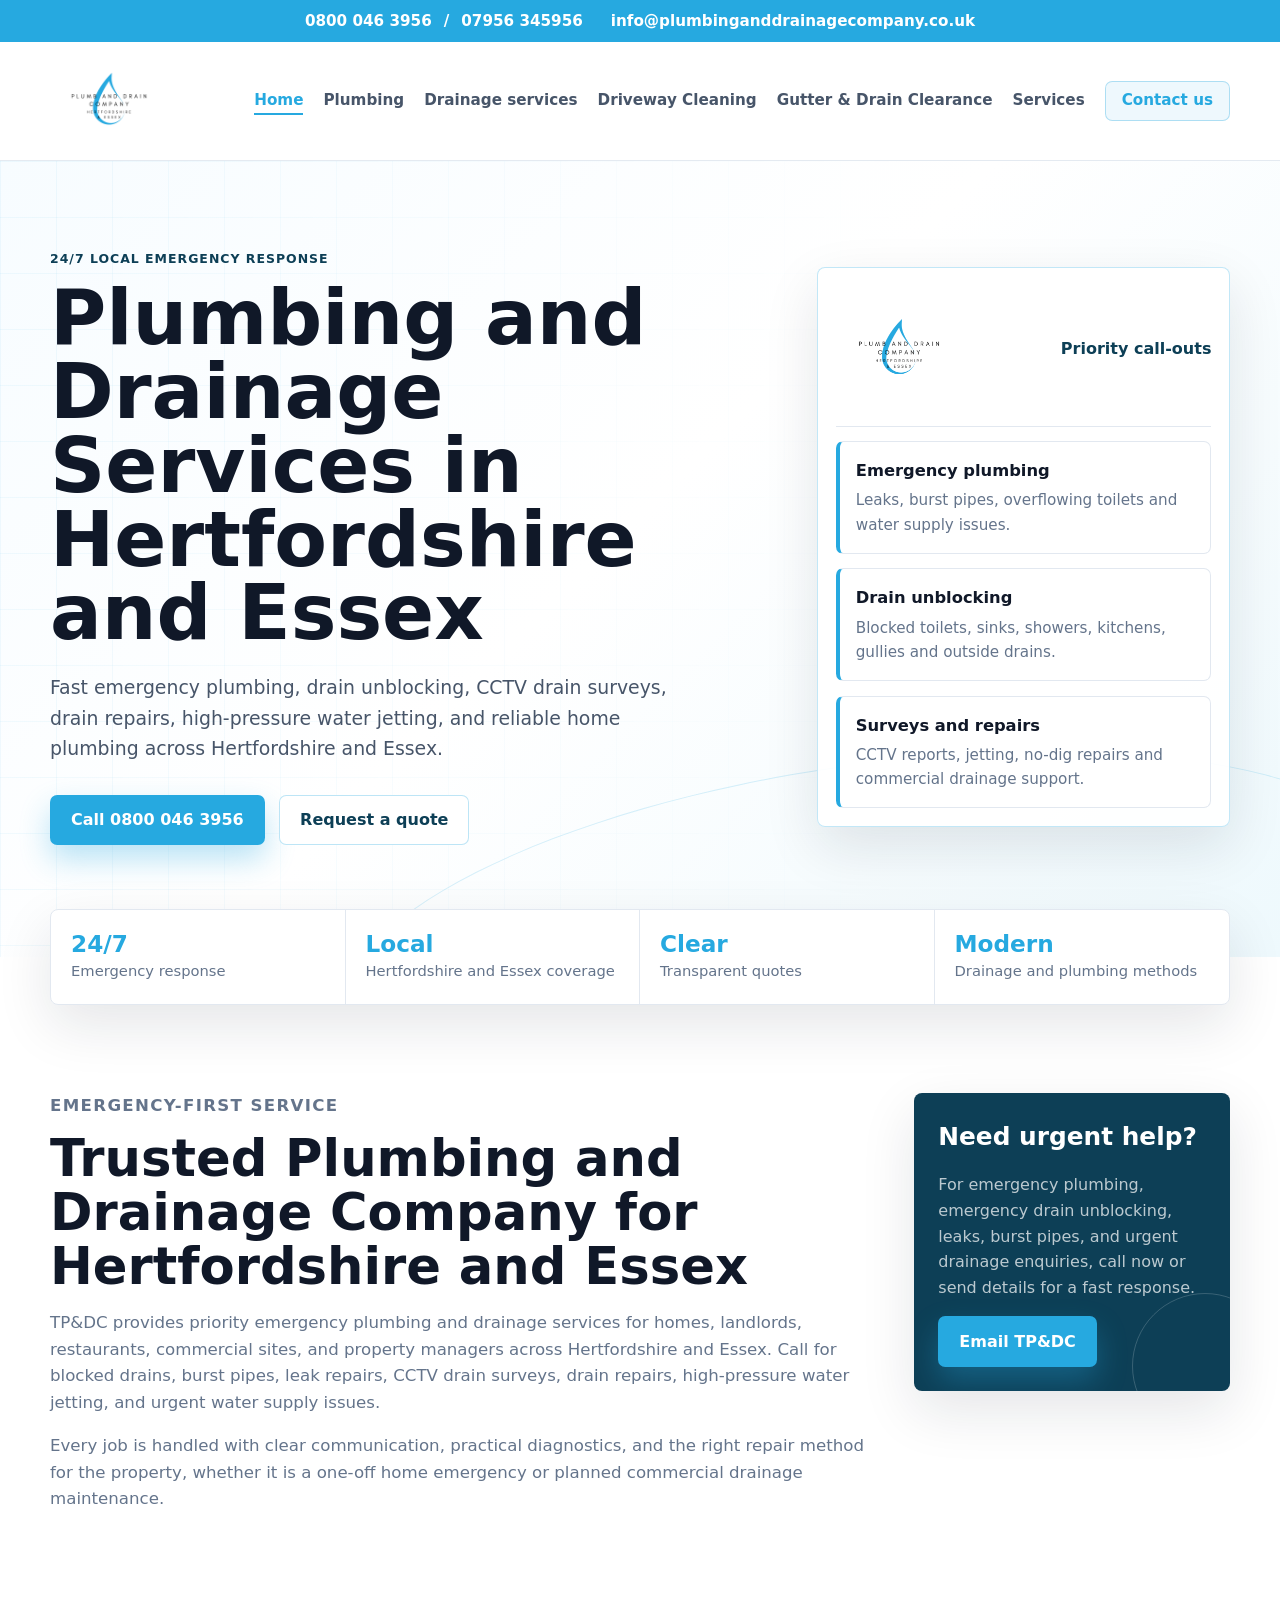
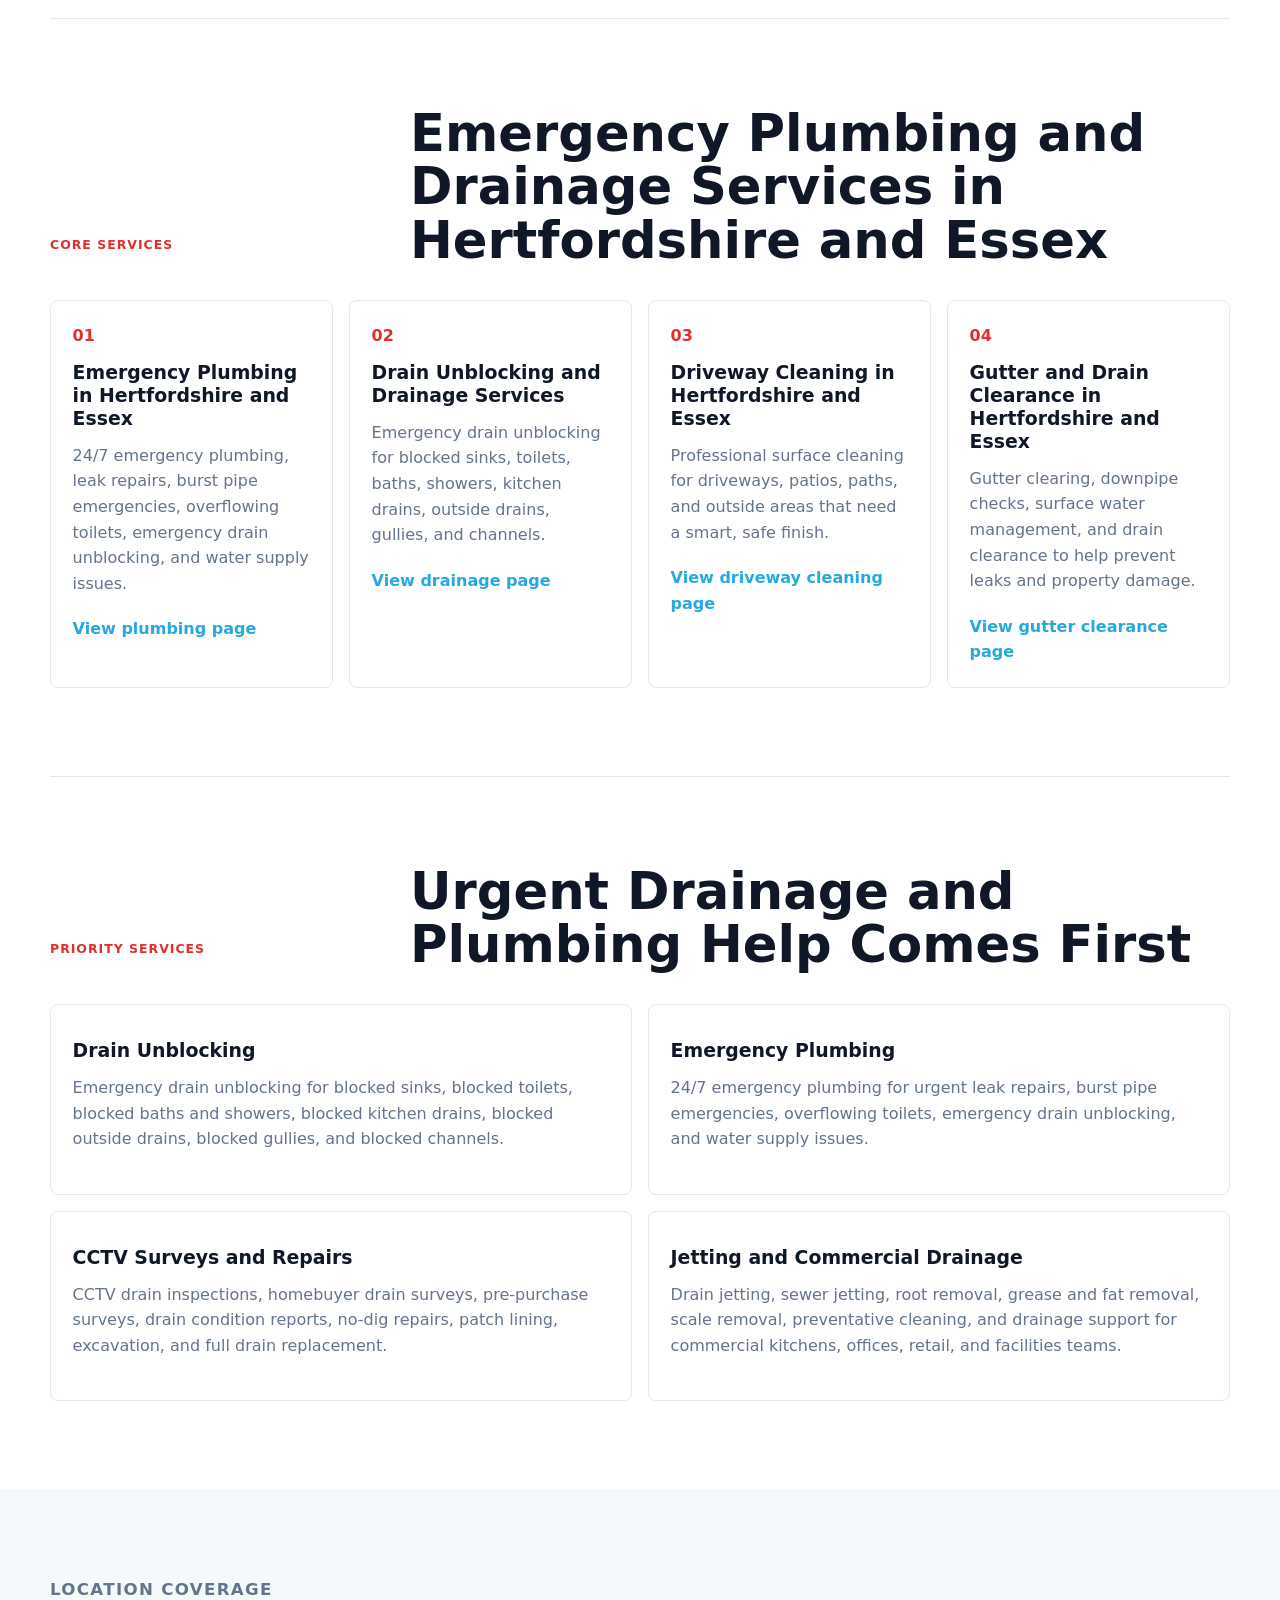
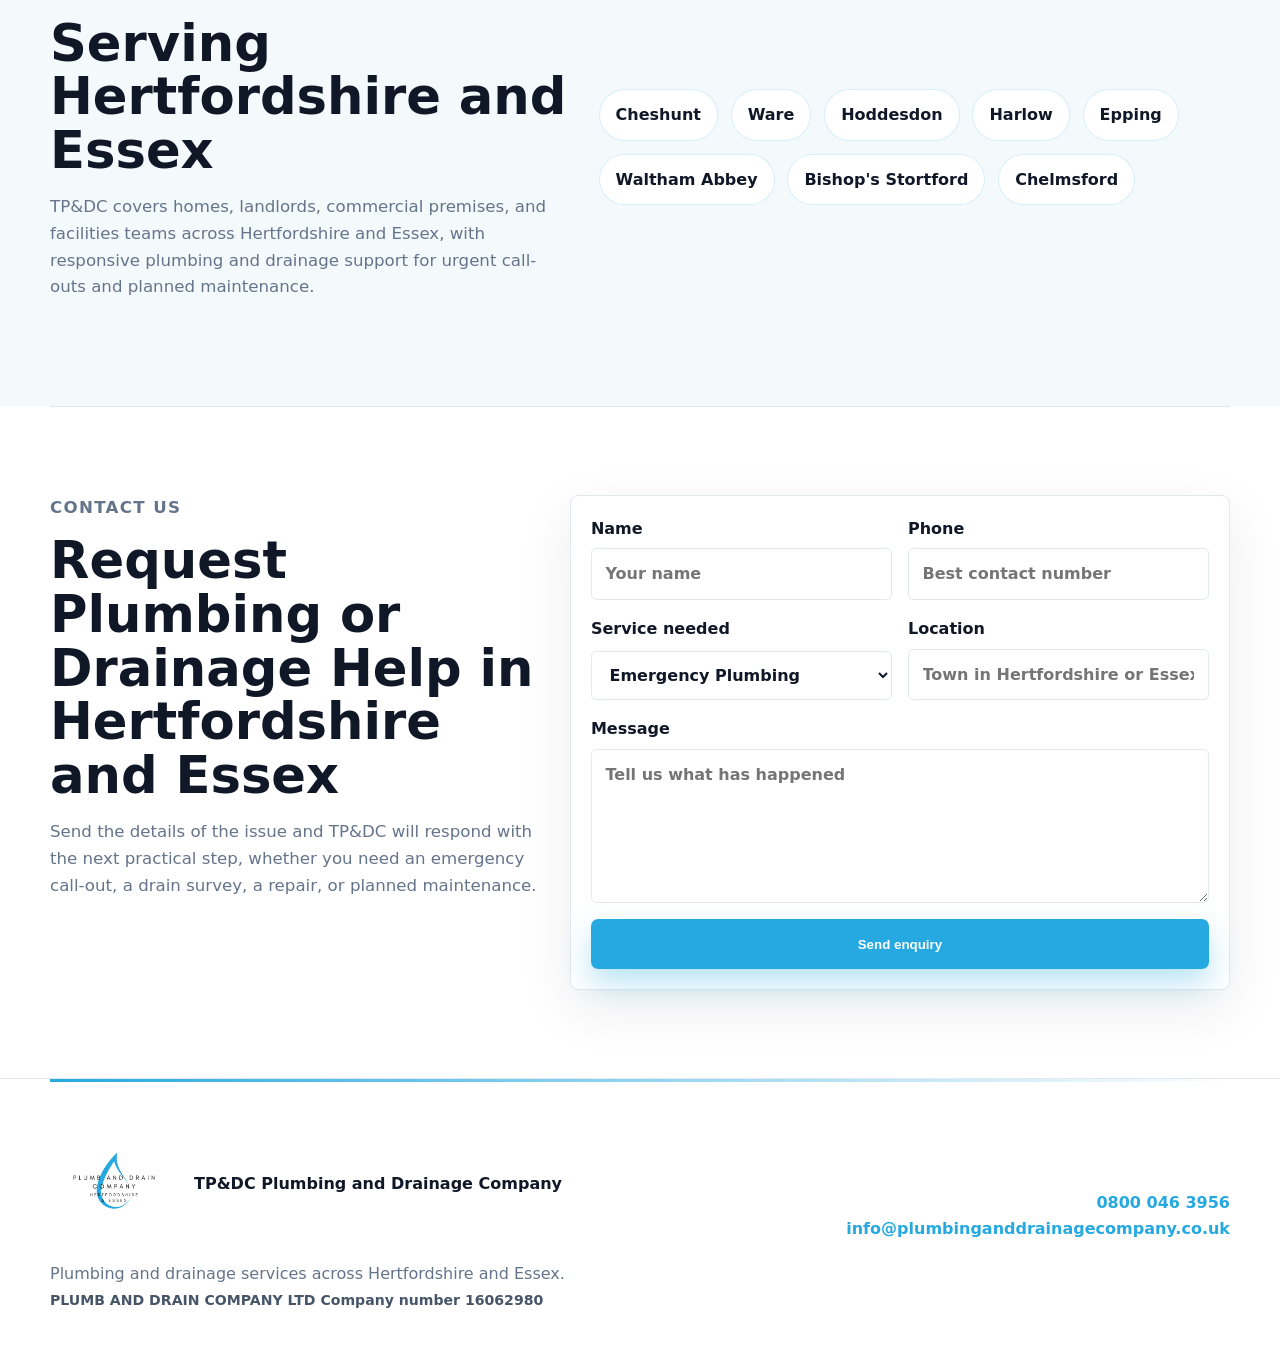
==== commit fad2d6a4: "Remove floating hero labels" ====
--- a/index.html
+++ b/index.html
@@ -80,11 +80,6 @@
 
     <main id="main">
       <section id="home" class="hero" aria-labelledby="hero-title">
-        <div class="floating-elements" aria-hidden="true">
-          <span>24/7 emergency response</span>
-          <span>CCTV drain surveys</span>
-          <span>High-pressure jetting</span>
-        </div>
         <div class="hero-content">
           <div class="hero-copy">
             <p class="eyebrow">24/7 local emergency response</p>
--- a/styles.css
+++ b/styles.css
@@ -739,11 +739,6 @@
   100% { transform: translate3d(0, 0, 0); }
 }
 
-@keyframes floatBadge {
-  0%, 100% { transform: translateY(0); }
-  50% { transform: translateY(-14px); }
-}
-
 @keyframes slideUpFade {
   from { opacity: 0; transform: translateY(22px); }
   to { opacity: 1; transform: translateY(0); }
@@ -819,52 +814,12 @@
   transform: rotate(-8deg);
 }
 
-.floating-elements {
-  position: absolute;
-  inset: 0;
-  pointer-events: none;
-  z-index: 1;
-}
-
-.floating-elements span {
-  position: absolute;
-  display: inline-flex;
-  align-items: center;
-  min-height: 2.3rem;
-  padding: 0 0.85rem;
-  border: 1px solid rgba(38, 169, 224, 0.22);
-  border-radius: 999px;
-  background: rgba(255, 255, 255, 0.82);
-  color: var(--blue-dark);
-  font-size: 0.82rem;
-  font-weight: 900;
-  box-shadow: 0 14px 36px rgba(15, 23, 42, 0.08);
-  animation: floatBadge 7s ease-in-out infinite;
-}
-
-.floating-elements span:nth-child(1) {
-  top: 18%;
-  right: 12%;
-}
-
-.floating-elements span:nth-child(2) {
-  top: 42%;
-  right: 4%;
-  animation-delay: -2s;
-}
-
-.floating-elements span:nth-child(3) {
-  bottom: 18%;
-  left: 7%;
-  animation-delay: -4s;
-}
-
 .hero-copy {
   animation: slideUpFade 650ms ease both;
 }
 
 .hero-panel {
-  animation: slideUpFade 760ms ease 120ms both, floatBadge 8s ease-in-out 1s infinite;
+  animation: slideUpFade 760ms ease 120ms both;
 }
 
 .response-card,
@@ -1001,27 +956,6 @@
 }
 
 @media (max-width: 980px) {
-  .floating-elements span:nth-child(1) {
-    top: 20%;
-    right: 2%;
-  }
-
-  .floating-elements span:nth-child(2) {
-    display: none;
-  }
-
-  .floating-elements span:nth-child(3) {
-    left: auto;
-    right: 8%;
-    bottom: 42%;
-  }
-}
-
-@media (max-width: 640px) {
-  .floating-elements {
-    display: none;
-  }
-
   .hero-panel {
     animation: slideUpFade 760ms ease 120ms both;
   }
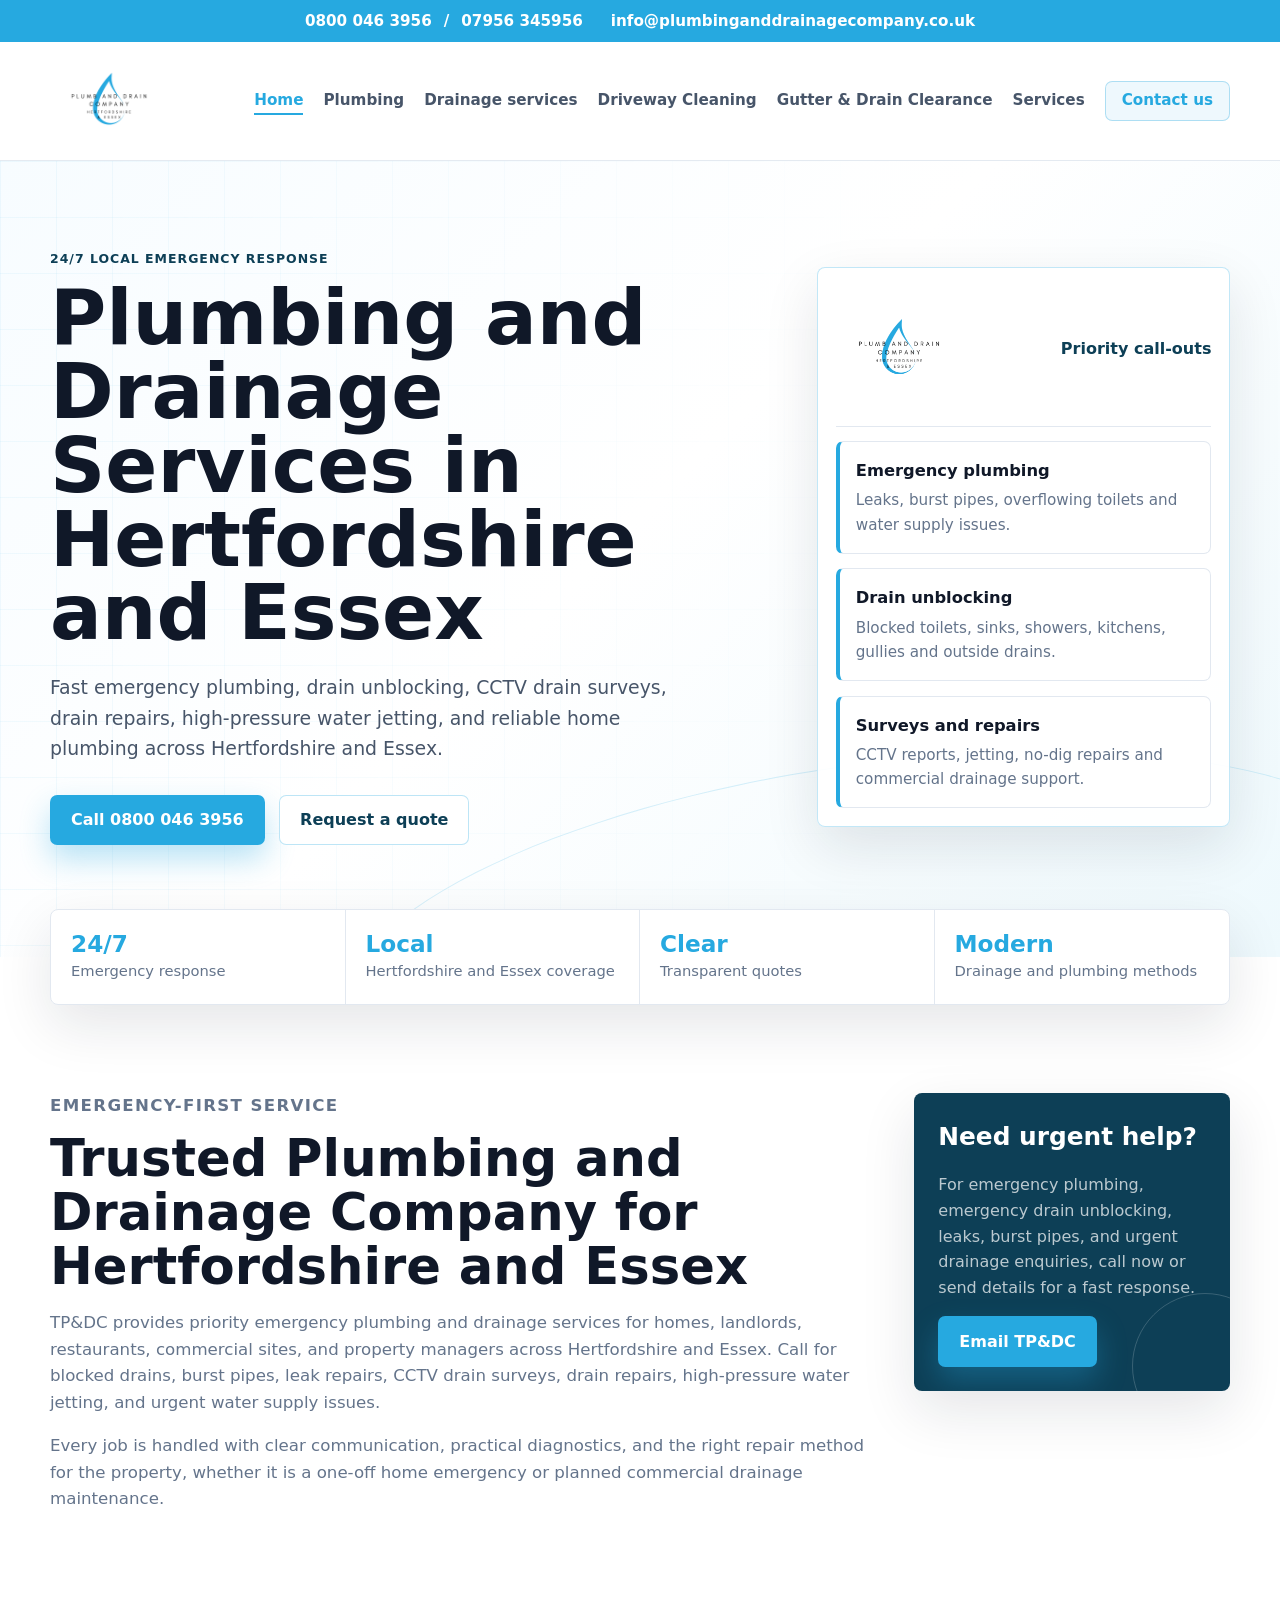
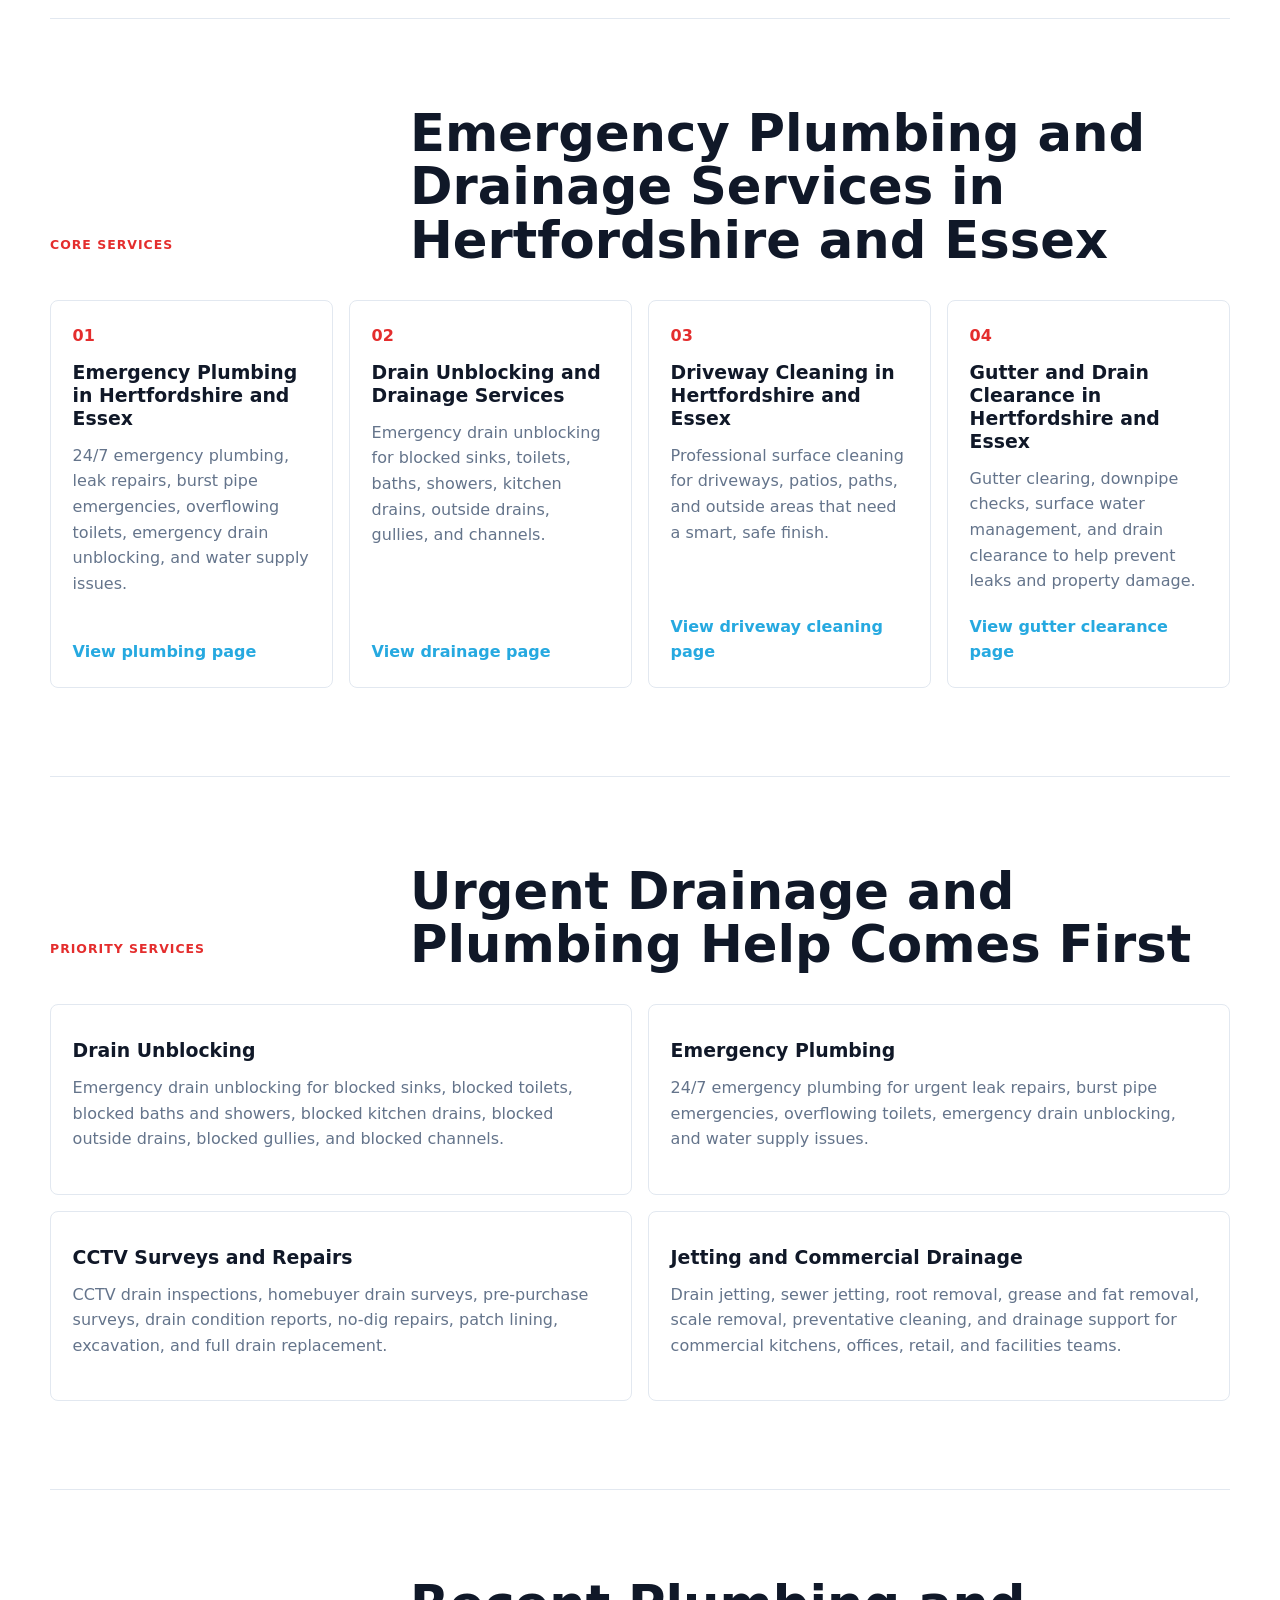
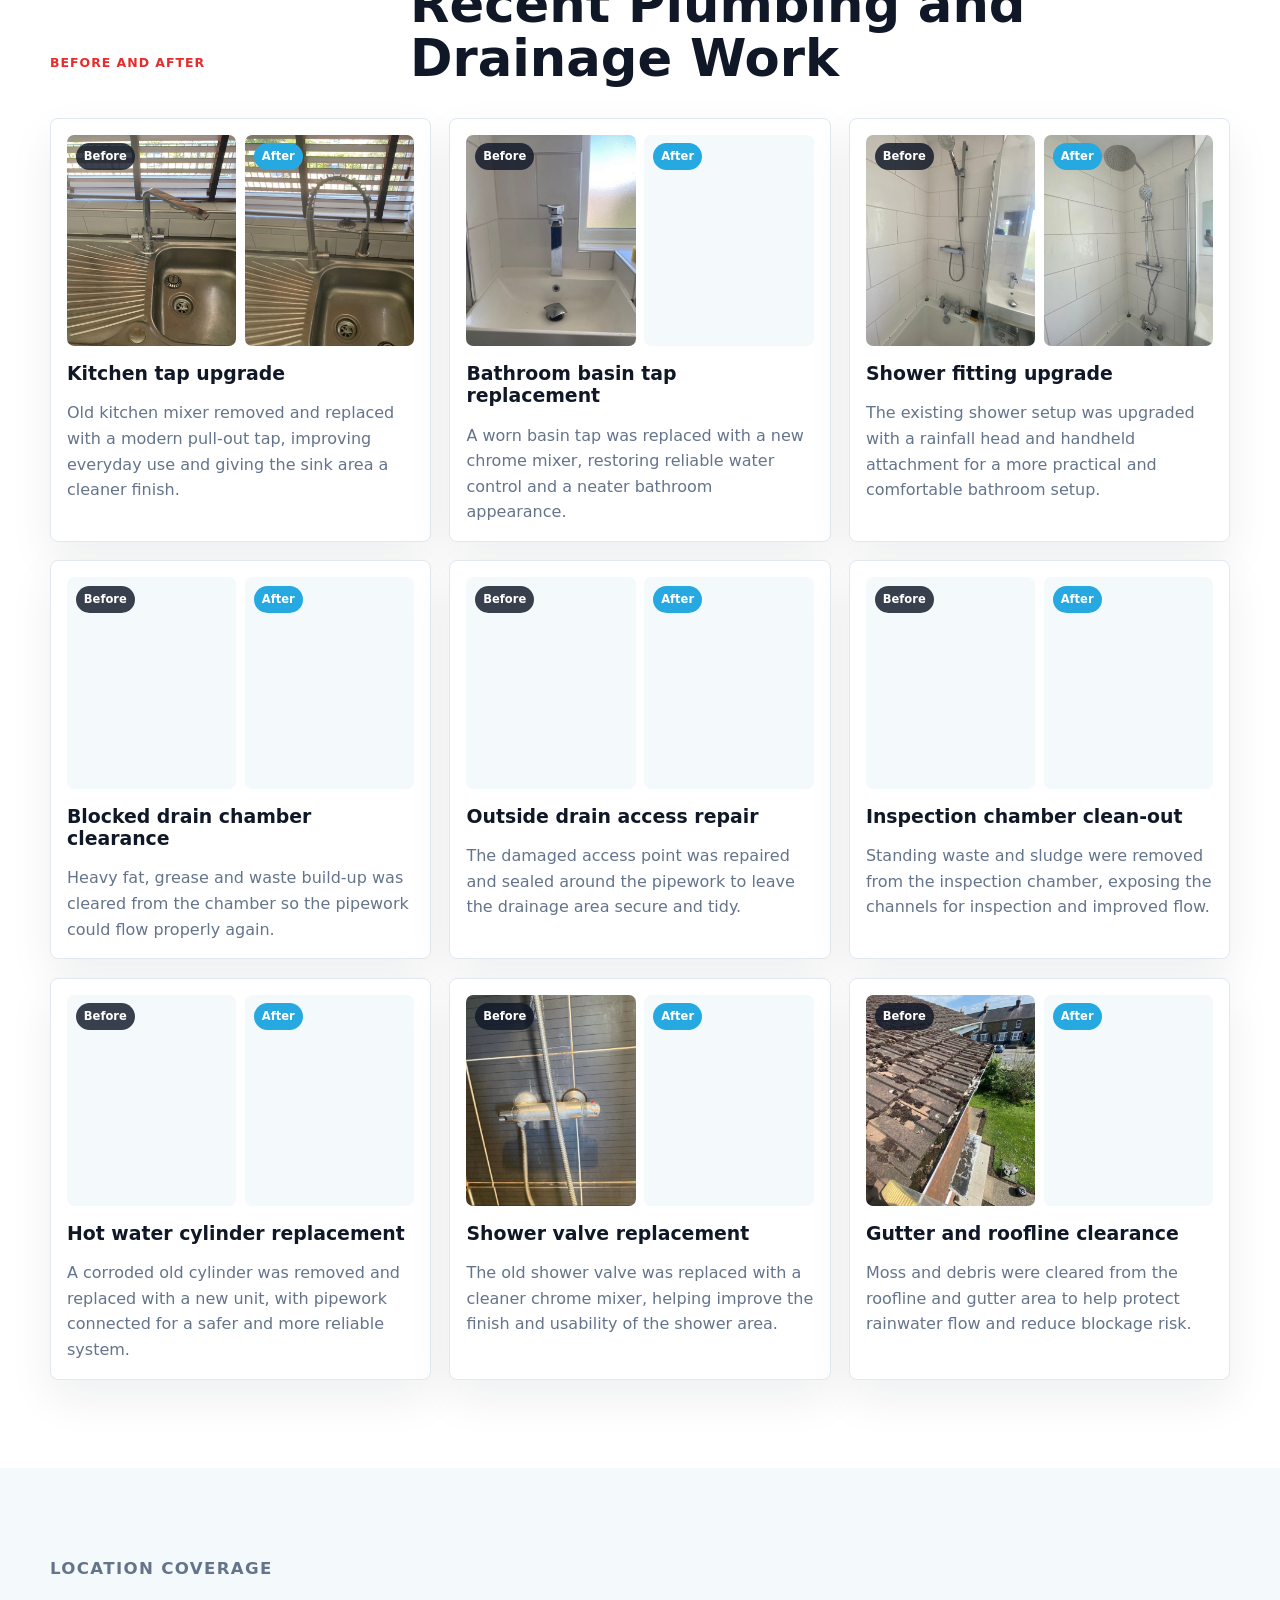
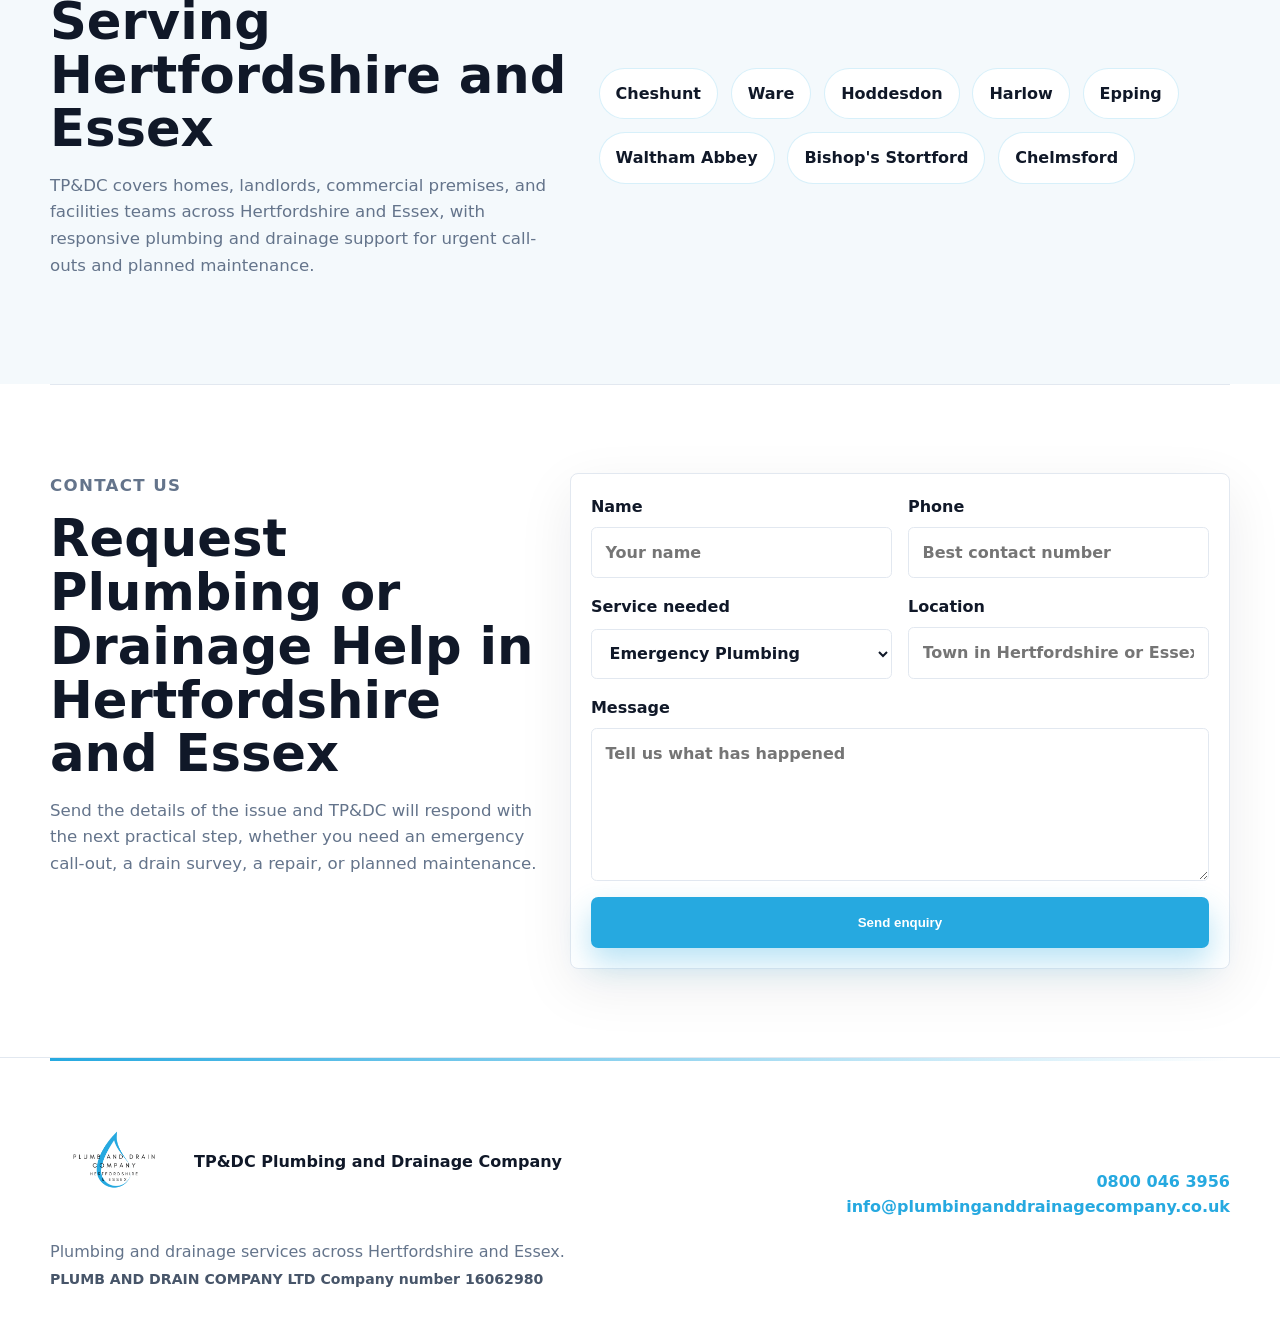
==== commit a1671e01: "Add before and after work gallery" ====
--- a/index.html
+++ b/index.html
@@ -214,6 +214,149 @@
         </div>
       </section>
 
+      <section class="section work-gallery" aria-labelledby="work-gallery-title">
+        <div class="section-heading">
+          <p class="eyebrow">Before and after</p>
+          <h2 id="work-gallery-title">Recent Plumbing and Drainage Work</h2>
+        </div>
+        <div class="before-after-grid">
+          <article class="before-after-card">
+            <div class="comparison-images">
+              <figure>
+                <span>Before</span>
+                <img src="assets/before-after/kitchen-tap-before.jpg" width="647" height="1400" loading="lazy" decoding="async" alt="Before kitchen tap replacement with older chrome mixer tap above a stainless steel sink">
+              </figure>
+              <figure>
+                <span>After</span>
+                <img src="assets/before-after/kitchen-tap-after.jpg" width="647" height="1400" loading="lazy" decoding="async" alt="After kitchen tap replacement with modern spring pull out mixer tap installed above the sink">
+              </figure>
+            </div>
+            <h3>Kitchen tap upgrade</h3>
+            <p>Old kitchen mixer removed and replaced with a modern pull-out tap, improving everyday use and giving the sink area a cleaner finish.</p>
+          </article>
+
+          <article class="before-after-card">
+            <div class="comparison-images">
+              <figure>
+                <span>Before</span>
+                <img src="assets/before-after/basin-tap-before.jpg" width="647" height="1400" loading="lazy" decoding="async" alt="Before basin tap replacement showing older square chrome bathroom tap">
+              </figure>
+              <figure>
+                <span>After</span>
+                <img src="assets/before-after/basin-tap-after.jpg" width="647" height="1400" loading="lazy" decoding="async" alt="After basin tap replacement with new compact chrome mixer tap fitted to bathroom sink">
+              </figure>
+            </div>
+            <h3>Bathroom basin tap replacement</h3>
+            <p>A worn basin tap was replaced with a new chrome mixer, restoring reliable water control and a neater bathroom appearance.</p>
+          </article>
+
+          <article class="before-after-card">
+            <div class="comparison-images">
+              <figure>
+                <span>Before</span>
+                <img src="assets/before-after/shower-fitting-before.jpg" width="647" height="1400" loading="lazy" decoding="async" alt="Before shower fitting upgrade with older handheld shower rail and bath mixer setup">
+              </figure>
+              <figure>
+                <span>After</span>
+                <img src="assets/before-after/shower-fitting-after.jpg" width="647" height="1400" loading="lazy" decoding="async" alt="After shower fitting upgrade with large rainfall head and handheld shower installed">
+              </figure>
+            </div>
+            <h3>Shower fitting upgrade</h3>
+            <p>The existing shower setup was upgraded with a rainfall head and handheld attachment for a more practical and comfortable bathroom setup.</p>
+          </article>
+
+          <article class="before-after-card">
+            <div class="comparison-images">
+              <figure>
+                <span>Before</span>
+                <img src="assets/before-after/blocked-drain-chamber-before.jpg" width="1155" height="1400" loading="lazy" decoding="async" alt="Before blocked drain chamber cleaning with heavy fat grease and debris build up">
+              </figure>
+              <figure>
+                <span>After</span>
+                <img src="assets/before-after/blocked-drain-chamber-after.jpg" width="1152" height="1400" loading="lazy" decoding="async" alt="After blocked drain chamber cleaning showing pipework visible and blockage removed">
+              </figure>
+            </div>
+            <h3>Blocked drain chamber clearance</h3>
+            <p>Heavy fat, grease and waste build-up was cleared from the chamber so the pipework could flow properly again.</p>
+          </article>
+
+          <article class="before-after-card">
+            <div class="comparison-images">
+              <figure>
+                <span>Before</span>
+                <img src="assets/before-after/outside-drain-access-before.jpg" width="1400" height="1066" loading="lazy" decoding="async" alt="Before outside drainage repair with open drain access near downpipe">
+              </figure>
+              <figure>
+                <span>After</span>
+                <img src="assets/before-after/outside-drain-access-after.jpg" width="1400" height="1073" loading="lazy" decoding="async" alt="After outside drainage repair with access point sealed and made secure around downpipe">
+              </figure>
+            </div>
+            <h3>Outside drain access repair</h3>
+            <p>The damaged access point was repaired and sealed around the pipework to leave the drainage area secure and tidy.</p>
+          </article>
+
+          <article class="before-after-card">
+            <div class="comparison-images">
+              <figure>
+                <span>Before</span>
+                <img src="assets/before-after/inspection-chamber-clean-before.jpg" width="1296" height="1400" loading="lazy" decoding="async" alt="Before inspection chamber cleaning with standing dirty water and sludge">
+              </figure>
+              <figure>
+                <span>After</span>
+                <img src="assets/before-after/inspection-chamber-clean-after.jpg" width="1296" height="1400" loading="lazy" decoding="async" alt="After inspection chamber cleaning showing internal drainage channels exposed">
+              </figure>
+            </div>
+            <h3>Inspection chamber clean-out</h3>
+            <p>Standing waste and sludge were removed from the inspection chamber, exposing the channels for inspection and improved flow.</p>
+          </article>
+
+          <article class="before-after-card">
+            <div class="comparison-images">
+              <figure>
+                <span>Before</span>
+                <img src="assets/before-after/hot-water-cylinder-before.jpg" width="1124" height="1400" loading="lazy" decoding="async" alt="Before hot water cylinder replacement showing corroded old copper cylinder">
+              </figure>
+              <figure>
+                <span>After</span>
+                <img src="assets/before-after/hot-water-cylinder-after.jpg" width="1126" height="1400" loading="lazy" decoding="async" alt="After hot water cylinder replacement with new blue cylinder and copper pipework installed">
+              </figure>
+            </div>
+            <h3>Hot water cylinder replacement</h3>
+            <p>A corroded old cylinder was removed and replaced with a new unit, with pipework connected for a safer and more reliable system.</p>
+          </article>
+
+          <article class="before-after-card">
+            <div class="comparison-images">
+              <figure>
+                <span>Before</span>
+                <img src="assets/before-after/shower-valve-before.jpg" width="1212" height="1400" loading="lazy" decoding="async" alt="Before shower valve replacement with limescale around old shower mixer valve">
+              </figure>
+              <figure>
+                <span>After</span>
+                <img src="assets/before-after/shower-valve-after.jpg" width="1121" height="1400" loading="lazy" decoding="async" alt="After shower valve replacement with clean chrome shower mixer valve installed">
+              </figure>
+            </div>
+            <h3>Shower valve replacement</h3>
+            <p>The old shower valve was replaced with a cleaner chrome mixer, helping improve the finish and usability of the shower area.</p>
+          </article>
+
+          <article class="before-after-card">
+            <div class="comparison-images">
+              <figure>
+                <span>Before</span>
+                <img src="assets/before-after/gutter-roofline-before.jpg" width="1121" height="1400" loading="lazy" decoding="async" alt="Before gutter and roofline clearance with moss build up on roof tiles">
+              </figure>
+              <figure>
+                <span>After</span>
+                <img src="assets/before-after/gutter-roofline-after.jpg" width="1119" height="1400" loading="lazy" decoding="async" alt="After gutter and roofline clearance showing cleared gutter run beside tiled roof">
+              </figure>
+            </div>
+            <h3>Gutter and roofline clearance</h3>
+            <p>Moss and debris were cleared from the roofline and gutter area to help protect rainwater flow and reduce blockage risk.</p>
+          </article>
+        </div>
+      </section>
+
       <section class="section locations" aria-labelledby="locations-title">
         <div class="location-panel">
           <p class="eyebrow">Location coverage</p>
--- a/styles.css
+++ b/styles.css
@@ -418,6 +418,8 @@
 }
 
 .service-card {
+  display: flex;
+  flex-direction: column;
   transition: transform 180ms ease, box-shadow 180ms ease, border-color 180ms ease;
 }
 
@@ -448,6 +450,87 @@
 .service-card a {
   color: var(--blue);
   font-weight: 900;
+  margin-top: auto;
+}
+
+.work-gallery {
+  border-top: 1px solid var(--line);
+}
+
+.before-after-grid {
+  display: grid;
+  grid-template-columns: repeat(3, 1fr);
+  gap: 1.15rem;
+}
+
+.before-after-card {
+  display: flex;
+  flex-direction: column;
+  gap: 1rem;
+  min-height: 100%;
+  padding: 1rem;
+  border: 1px solid var(--line);
+  border-radius: 0.5rem;
+  background: #fff;
+  box-shadow: 0 18px 45px rgba(15, 23, 42, 0.07);
+  transition: transform 180ms ease, border-color 180ms ease, box-shadow 180ms ease;
+}
+
+.before-after-card:hover {
+  transform: translateY(-4px);
+  border-color: rgba(38, 169, 224, 0.34);
+  box-shadow: 0 22px 55px rgba(15, 23, 42, 0.1);
+}
+
+.comparison-images {
+  display: grid;
+  grid-template-columns: repeat(2, minmax(0, 1fr));
+  gap: 0.55rem;
+}
+
+.comparison-images figure {
+  position: relative;
+  min-width: 0;
+  margin: 0;
+  overflow: hidden;
+  border-radius: 0.45rem;
+  background: var(--soft);
+  aspect-ratio: 4 / 5;
+}
+
+.comparison-images img {
+  width: 100%;
+  height: 100%;
+  object-fit: cover;
+  object-position: center;
+}
+
+.comparison-images span {
+  position: absolute;
+  left: 0.55rem;
+  top: 0.55rem;
+  z-index: 2;
+  padding: 0.25rem 0.5rem;
+  border-radius: 999px;
+  background: rgba(16, 24, 40, 0.82);
+  color: #fff;
+  font-size: 0.72rem;
+  font-weight: 900;
+}
+
+.comparison-images figure:last-child span {
+  background: var(--blue);
+}
+
+.before-after-card h3 {
+  margin: 0;
+  font-size: 1.18rem;
+  line-height: 1.18;
+}
+
+.before-after-card p {
+  margin: 0;
+  color: var(--muted);
 }
 
 .locations {
@@ -645,7 +728,8 @@
   }
 
   .trust-bar,
-  .service-grid {
+  .service-grid,
+  .before-after-grid {
     grid-template-columns: repeat(2, 1fr);
   }
 
@@ -701,6 +785,7 @@
   .trust-bar,
   .service-grid,
   .seo-grid,
+  .before-after-grid,
   .enquiry-form {
     grid-template-columns: 1fr;
   }
@@ -944,6 +1029,7 @@
   .section-copy,
   .quote-panel,
   .service-card,
+  .before-after-card,
   .seo-grid article,
   .location-panel,
   .area-list,
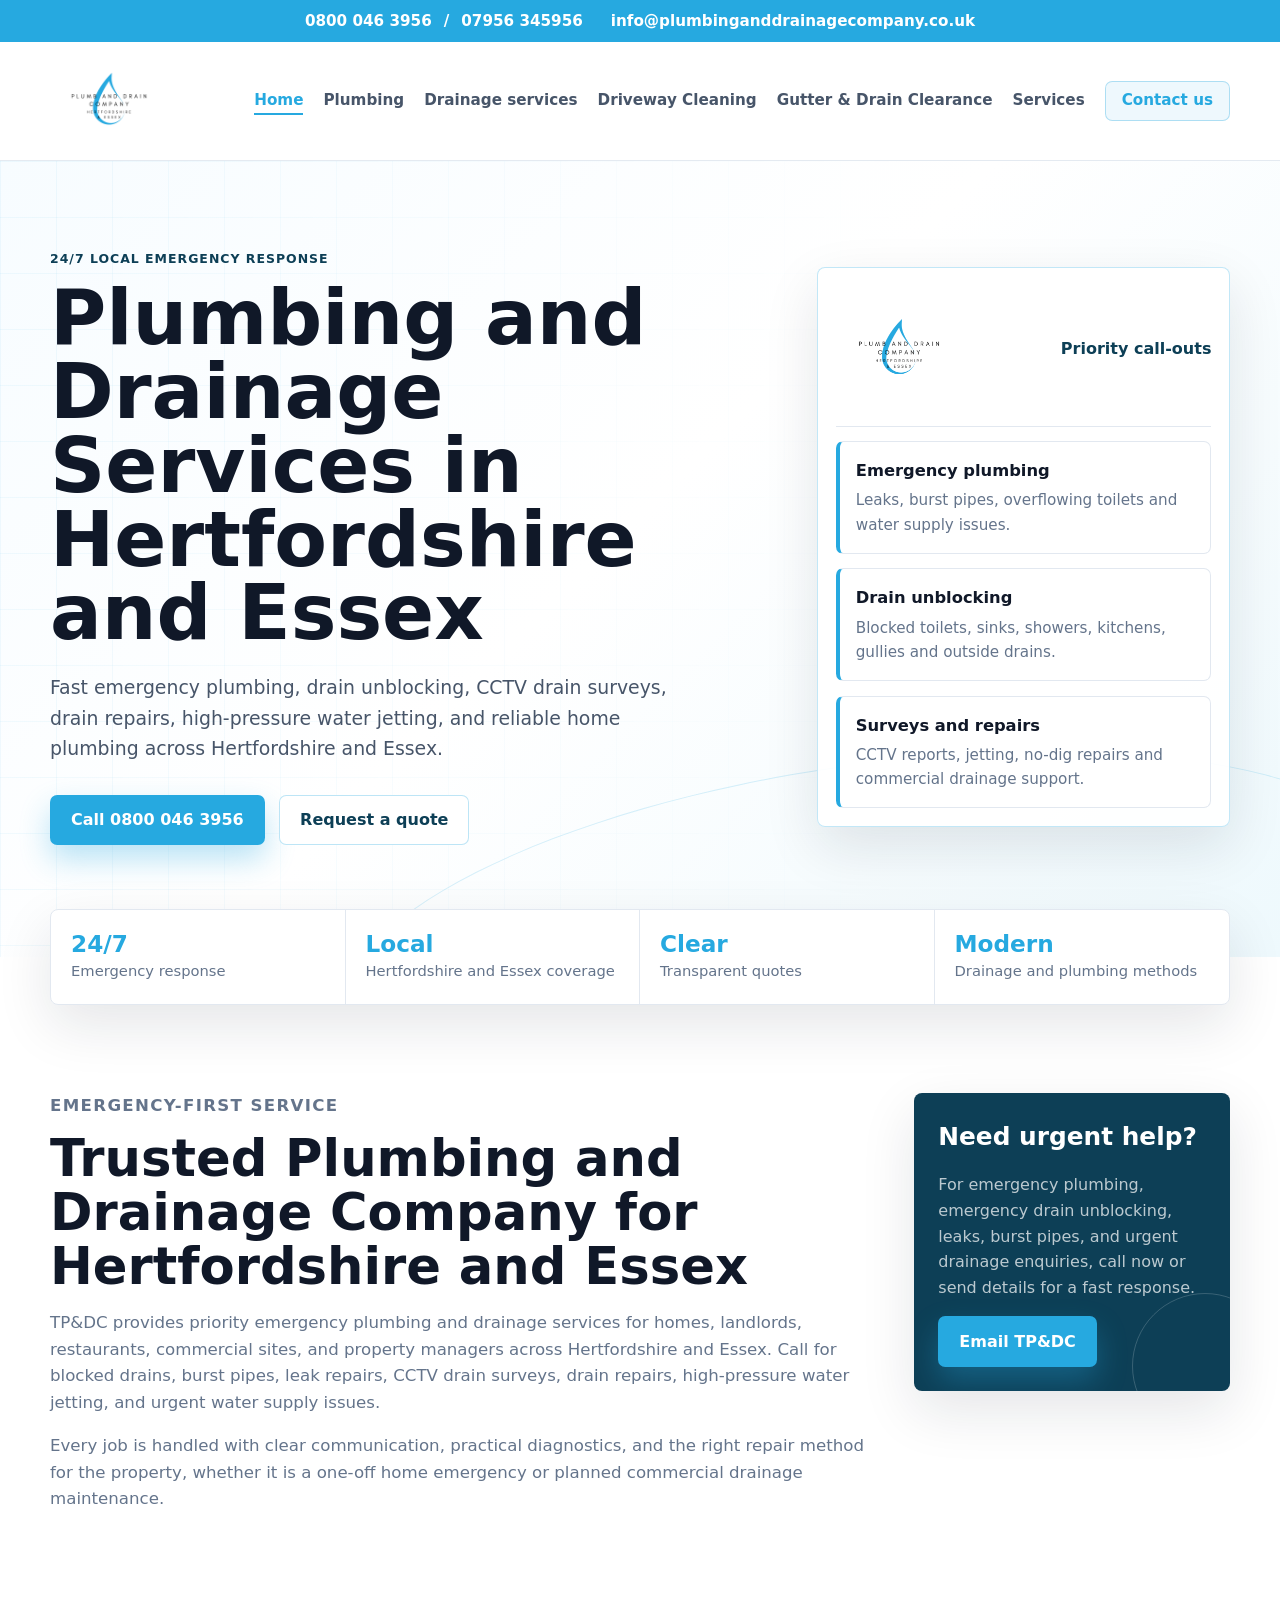
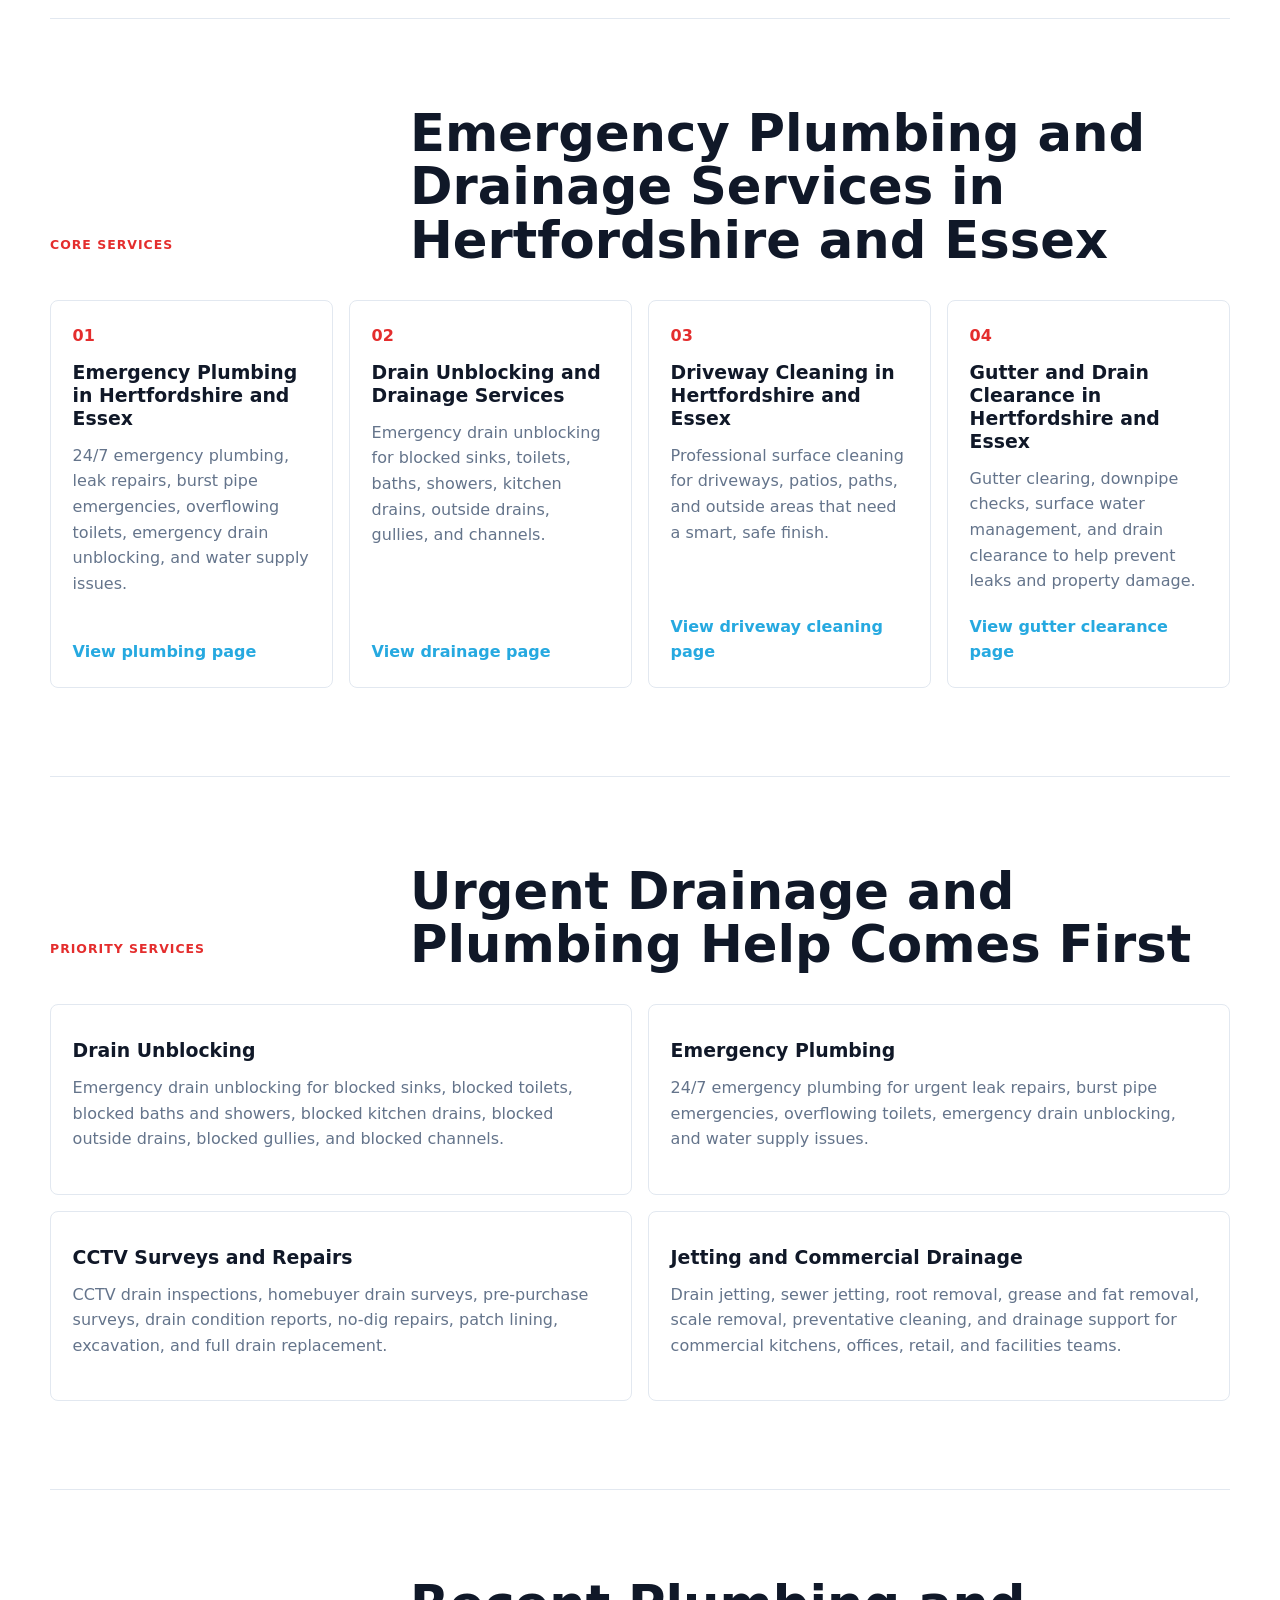
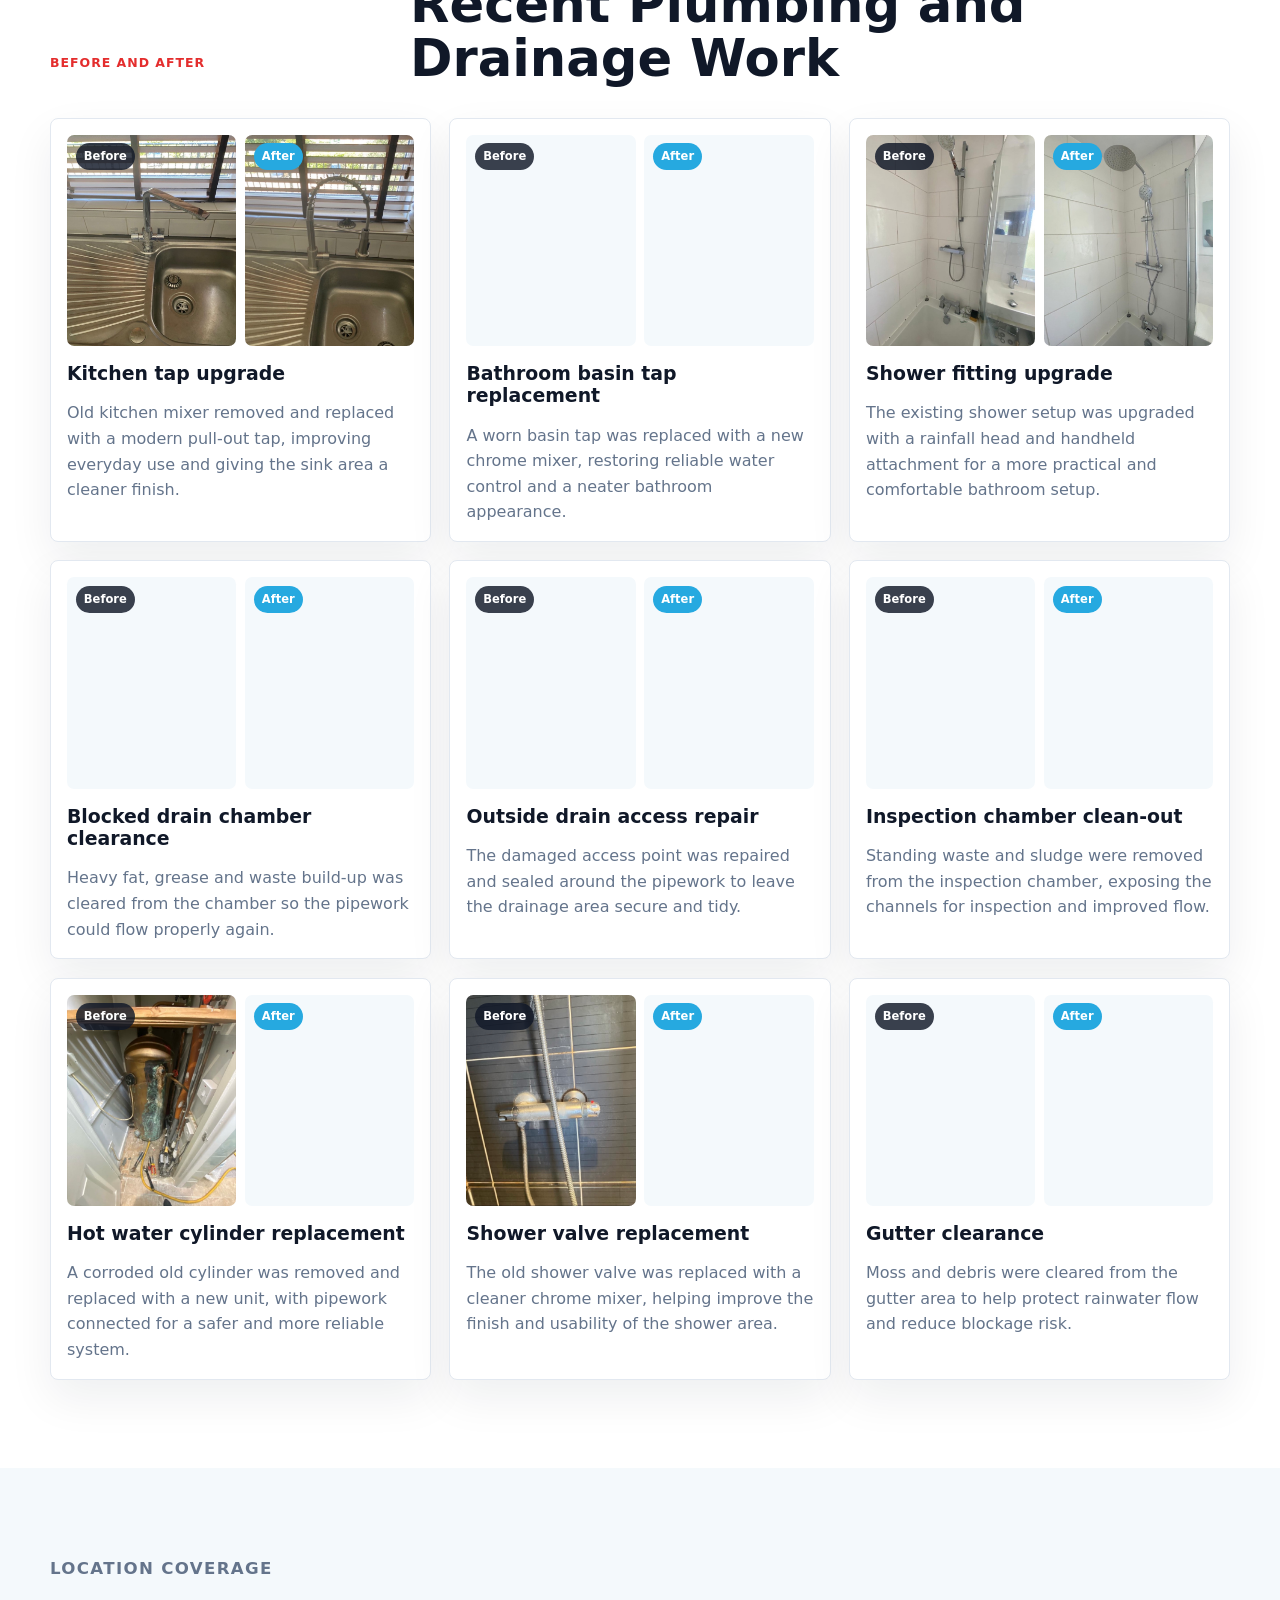
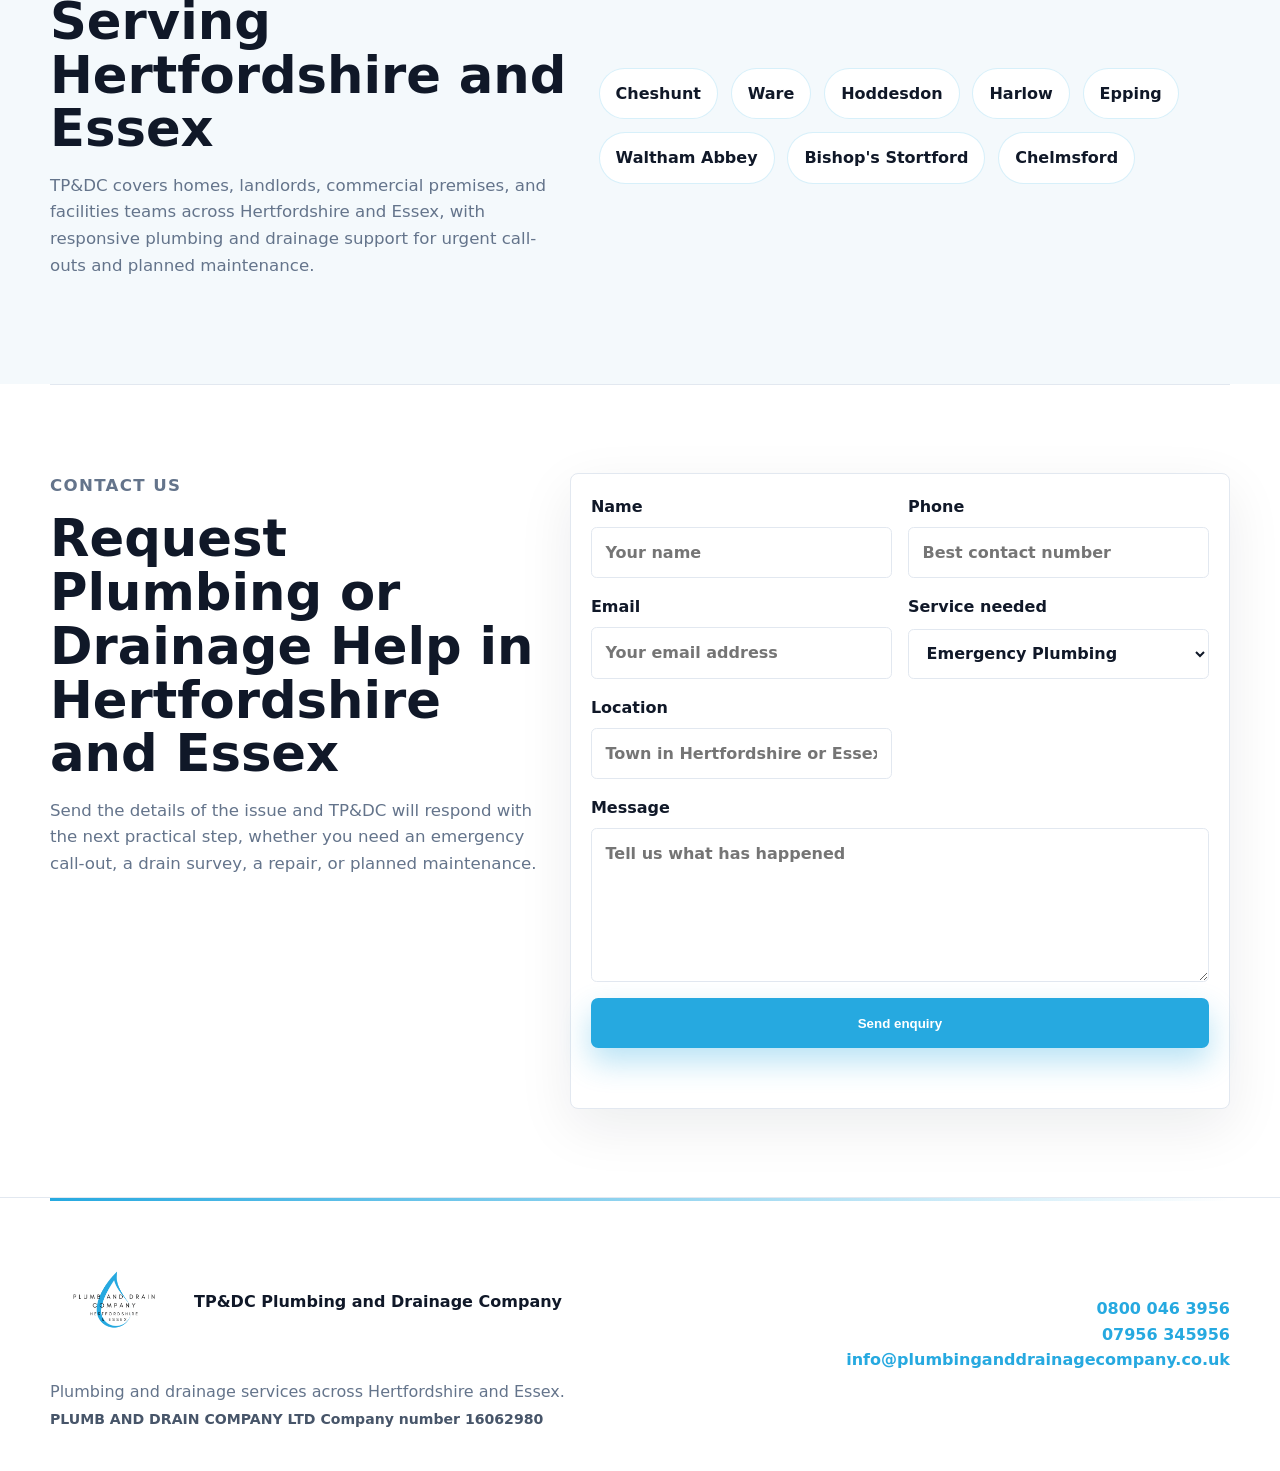
==== commit e387b96c: "Fix Web3Forms contact forms" ====
--- a/index.html
+++ b/index.html
@@ -344,15 +344,15 @@
             <div class="comparison-images">
               <figure>
                 <span>Before</span>
-                <img src="assets/before-after/gutter-roofline-before.jpg" width="1121" height="1400" loading="lazy" decoding="async" alt="Before gutter and roofline clearance with moss build up on roof tiles">
-              </figure>
-              <figure>
-                <span>After</span>
-                <img src="assets/before-after/gutter-roofline-after.jpg" width="1119" height="1400" loading="lazy" decoding="async" alt="After gutter and roofline clearance showing cleared gutter run beside tiled roof">
-              </figure>
-            </div>
-            <h3>Gutter and roofline clearance</h3>
-            <p>Moss and debris were cleared from the roofline and gutter area to help protect rainwater flow and reduce blockage risk.</p>
+                <img src="assets/before-after/gutter-clearance-before.jpg" width="1121" height="1400" loading="lazy" decoding="async" alt="Before gutter clearance with moss build up on roof tiles">
+              </figure>
+              <figure>
+                <span>After</span>
+                <img src="assets/before-after/gutter-clearance-after.jpg" width="1119" height="1400" loading="lazy" decoding="async" alt="After gutter clearance showing cleared gutter run beside tiled roof">
+              </figure>
+            </div>
+            <h3>Gutter clearance</h3>
+            <p>Moss and debris were cleared from the gutter area to help protect rainwater flow and reduce blockage risk.</p>
           </article>
         </div>
       </section>
@@ -388,14 +388,22 @@
             whether you need an emergency call-out, a drain survey, a repair, or planned maintenance.
           </p>
         </div>
-        <form class="enquiry-form" action="mailto:info@plumbinganddrainagecompany.co.uk?subject=Website%20enquiry" method="post" enctype="text/plain">
+        <form class="enquiry-form" data-web3forms action="https://api.web3forms.com/submit" method="POST">
+          <input type="hidden" name="access_key" value="07623c38-dd41-4704-9fa5-765ddbbbdbd3">
+          <input type="hidden" name="subject" value="New website enquiry - Plumb and Drain Company">
+          <input type="hidden" name="from_name" value="Plumb and Drain Company Website">
+          <input type="checkbox" name="botcheck" class="hidden" style="display: none;" tabindex="-1" autocomplete="off">
           <label>
             Name
-            <input type="text" name="name" autocomplete="name" placeholder="Your name">
+            <input type="text" name="name" autocomplete="name" placeholder="Your name" required>
           </label>
           <label>
             Phone
             <input type="tel" name="phone" autocomplete="tel" placeholder="Best contact number">
+          </label>
+          <label>
+            Email
+            <input type="email" name="email" autocomplete="email" placeholder="Your email address" required>
           </label>
           <label>
             Service needed
@@ -409,7 +417,7 @@
               <option>Residential Plumbing Services</option>
               <option>Kitchen Plumbing</option>
               <option>Driveway Cleaning</option>
-              <option>Gutter & Drain Clearance</option>
+              <option>Gutter &amp; Drain Clearance</option>
             </select>
           </label>
           <label>
@@ -418,9 +426,10 @@
           </label>
           <label class="full">
             Message
-            <textarea name="message" rows="5" placeholder="Tell us what has happened"></textarea>
+            <textarea name="message" rows="5" placeholder="Tell us what has happened" required></textarea>
           </label>
           <button class="button primary full" type="submit">Send enquiry</button>
+          <p class="form-status full" data-form-status aria-live="polite"></p>
         </form>
       </section>
     </main>
@@ -436,8 +445,48 @@
       </div>
       <div>
         <a href="tel:08000463956">0800 046 3956</a>
+        <a href="tel:07956345956">07956 345956</a>
         <a href="mailto:info@plumbinganddrainagecompany.co.uk">info@plumbinganddrainagecompany.co.uk</a>
       </div>
     </footer>
+    <script>
+      document.querySelectorAll('[data-web3forms]').forEach((form) => {
+        const status = form.querySelector('[data-form-status]');
+        const button = form.querySelector('button[type="submit"]');
+
+        form.addEventListener('submit', async (event) => {
+          event.preventDefault();
+
+          const originalText = button.textContent;
+          button.disabled = true;
+          button.textContent = 'Sending...';
+          status.textContent = '';
+          status.classList.remove('is-error', 'is-success');
+
+          try {
+            const response = await fetch(form.action, {
+              method: 'POST',
+              body: new FormData(form),
+              headers: { Accept: 'application/json' }
+            });
+            const result = await response.json();
+
+            if (!response.ok || !result.success) {
+              throw new Error(result.message || 'Form could not be sent.');
+            }
+
+            form.reset();
+            status.textContent = 'Thanks, your enquiry has been sent. TP&DC will be in touch shortly.';
+            status.classList.add('is-success');
+          } catch (error) {
+            status.textContent = 'The form could not send just now. Please call 0800 046 3956, 07956 345956, or email info@plumbinganddrainagecompany.co.uk.';
+            status.classList.add('is-error');
+          } finally {
+            button.disabled = false;
+            button.textContent = originalText;
+          }
+        });
+      });
+    </script>
   </body>
 </html>
--- a/styles.css
+++ b/styles.css
@@ -1057,3 +1057,23 @@
     transition-duration: 0.001ms !important;
   }
 }
+
+.form-status {
+  margin: 0;
+  min-height: 1.5rem;
+  color: #17415a;
+  font-weight: 800;
+}
+
+.form-status.is-success {
+  color: #14764f;
+}
+
+.form-status.is-error {
+  color: #b42318;
+}
+
+.enquiry-form button:disabled {
+  cursor: wait;
+  opacity: 0.75;
+}
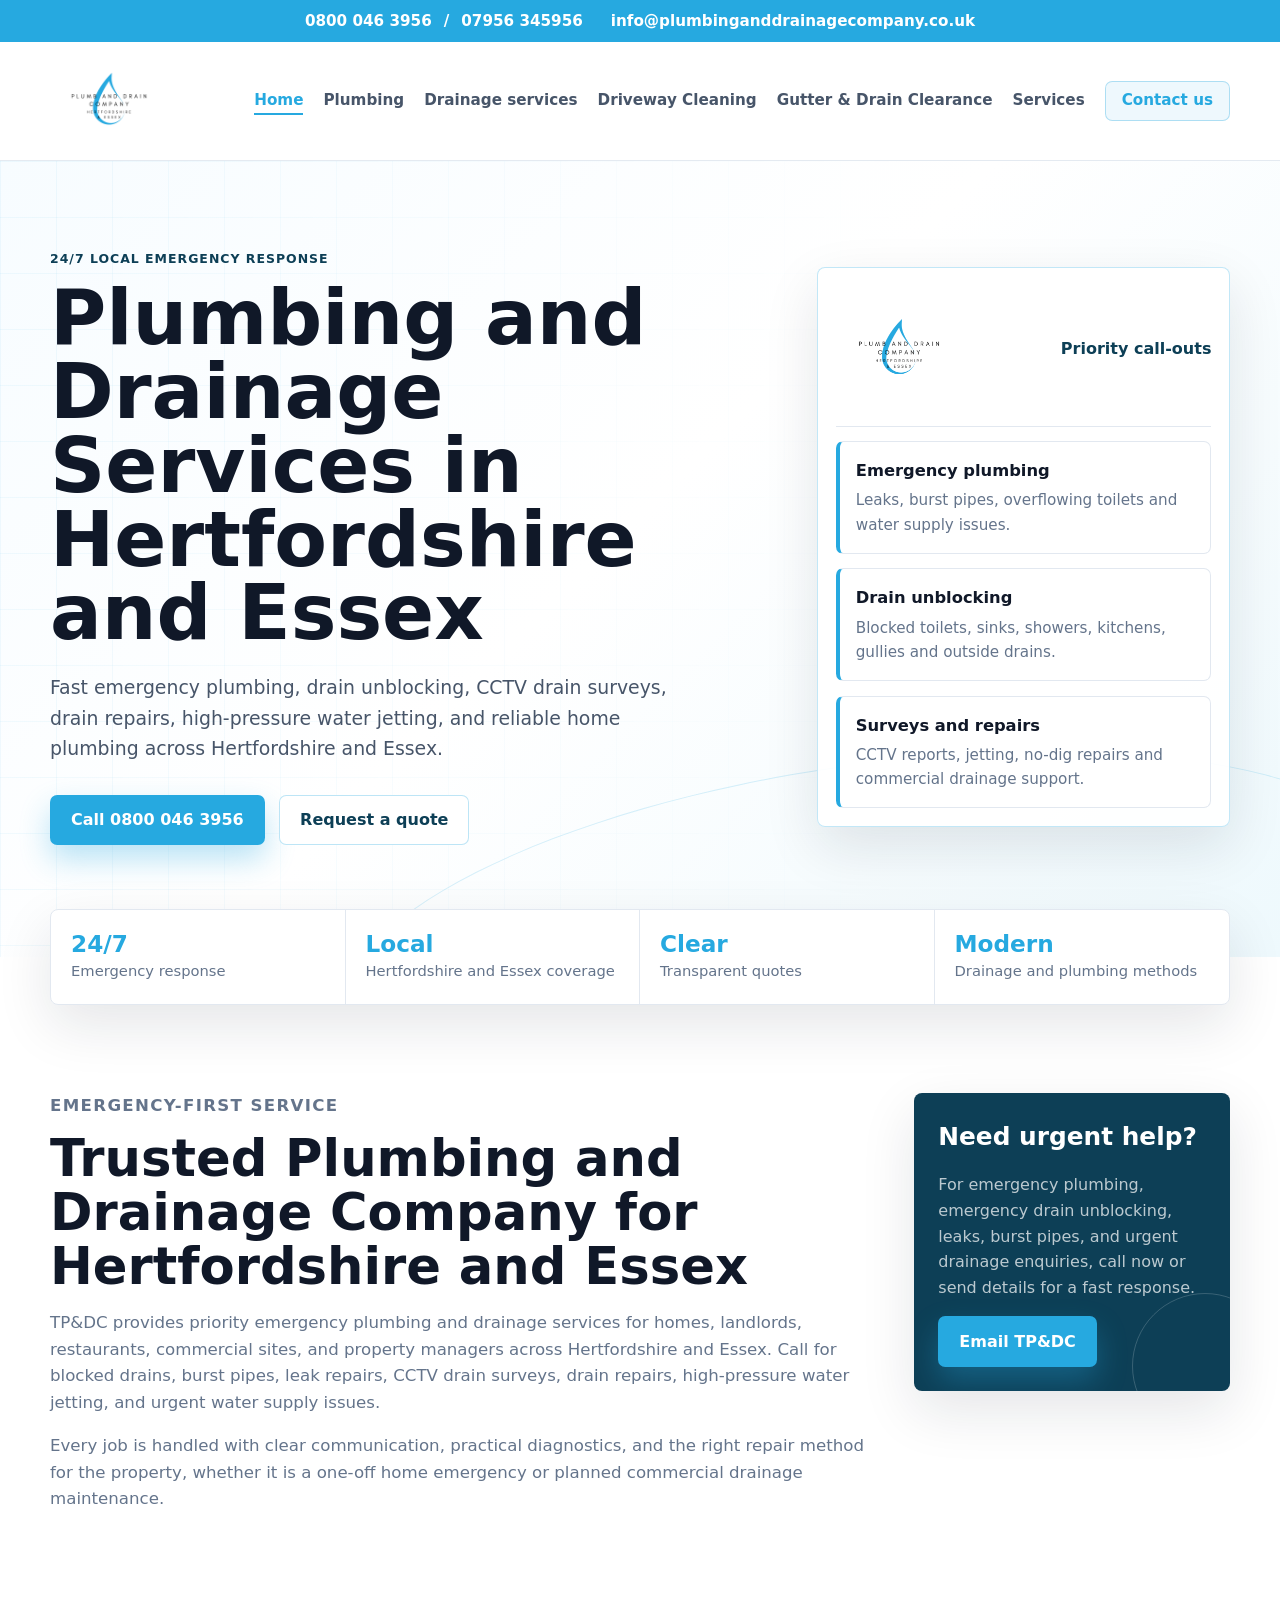
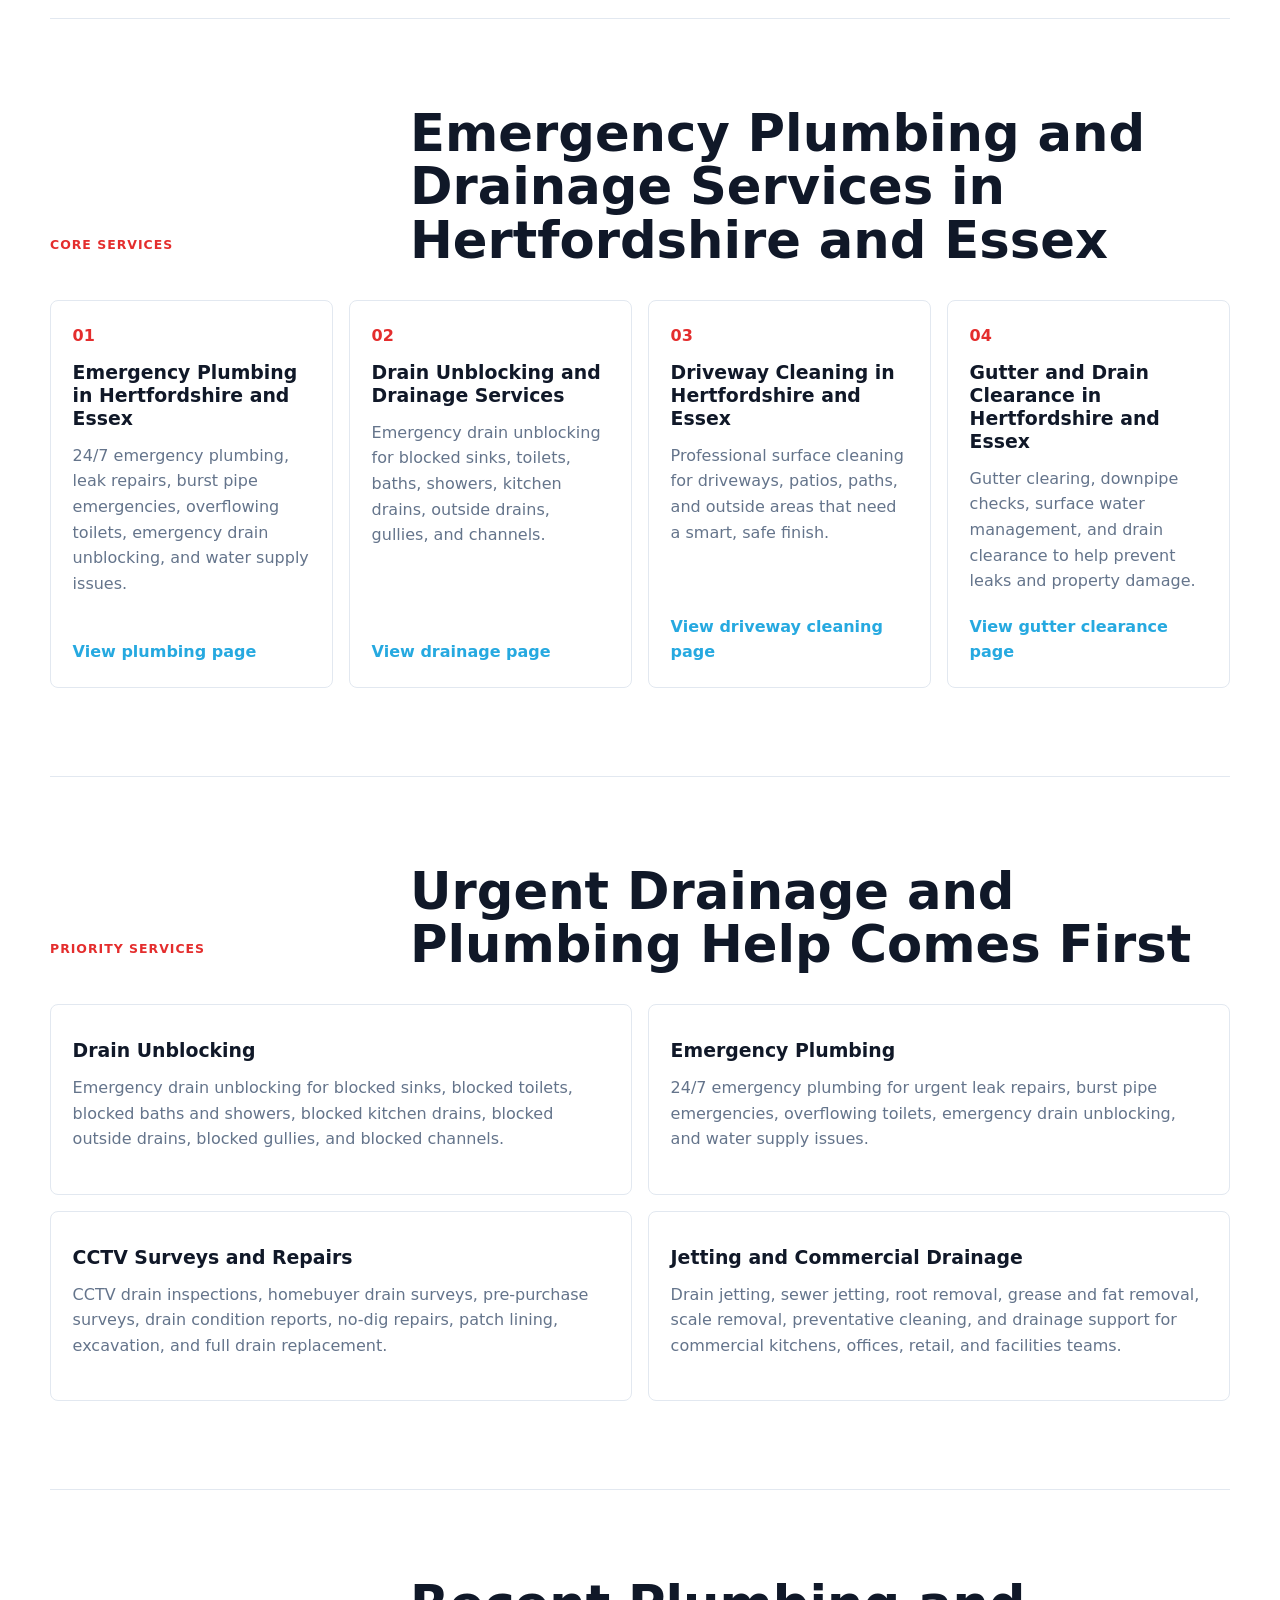
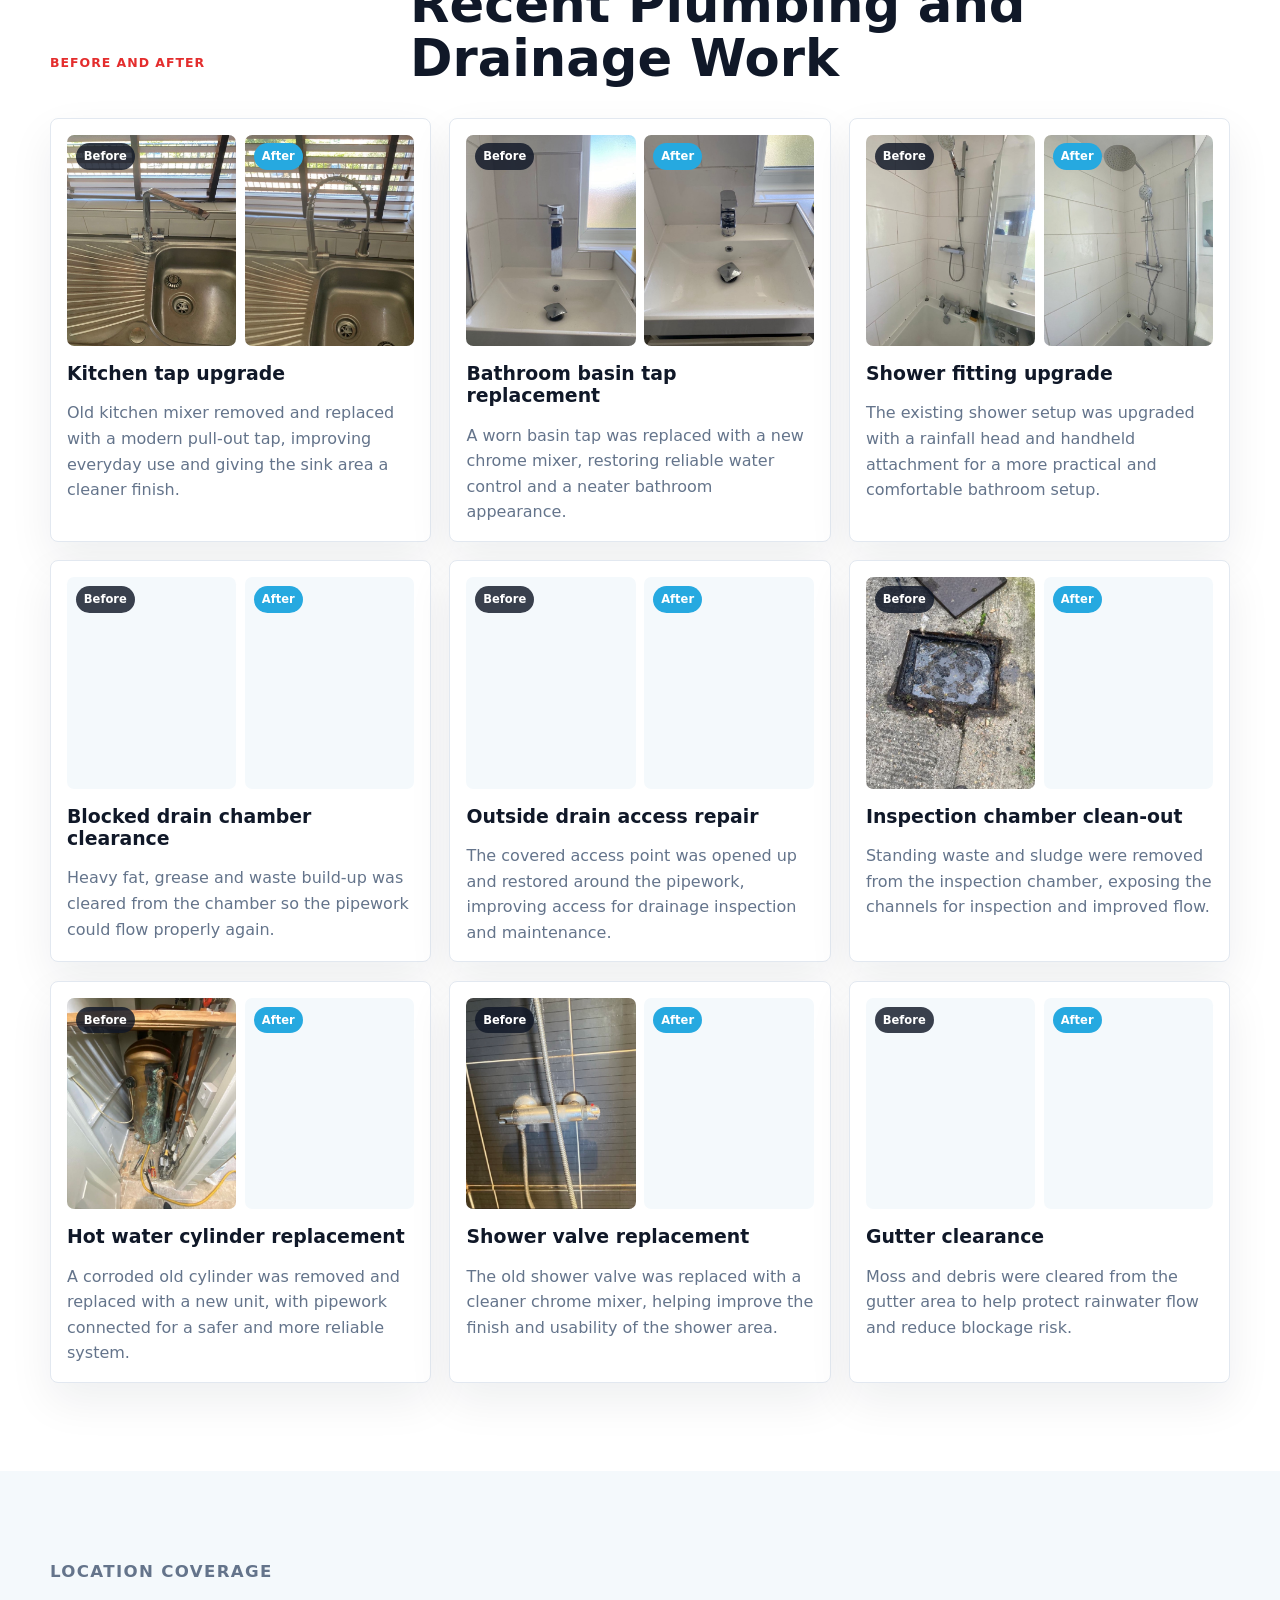
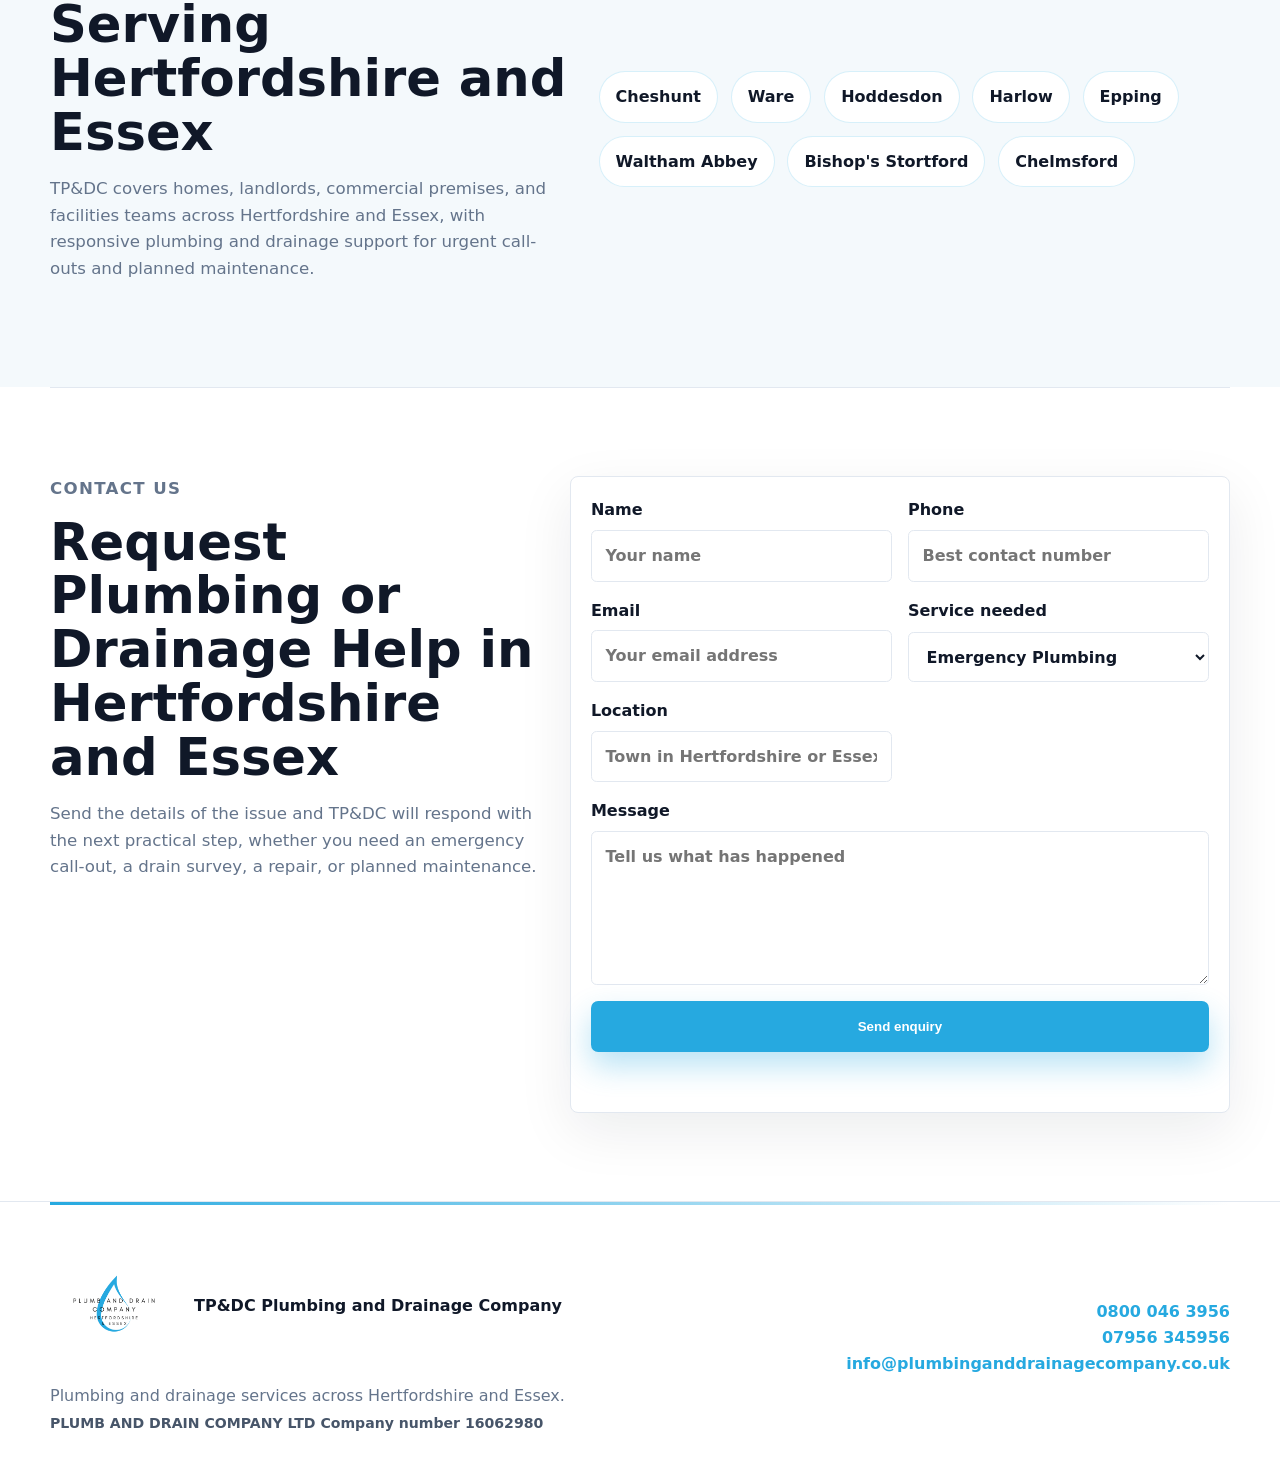
==== commit 9132a8f6: "Add favicon and clean URLs" ====
--- a/index.html
+++ b/index.html
@@ -14,6 +14,8 @@
     <meta property="og:type" content="website">
     <meta property="og:locale" content="en_GB">
     <meta name="theme-color" content="#26a9e0">
+    <link rel="icon" type="image/png" href="/favicon.png">
+    <link rel="apple-touch-icon" href="/favicon.png">
     <link rel="stylesheet" href="styles.css">
     <script type="application/ld+json">
       {
@@ -57,7 +59,7 @@
       </div>
 
       <nav class="nav" aria-label="Primary navigation">
-        <a class="brand" href="index.html" aria-label="TP&DC home">
+        <a class="brand" href="/" aria-label="TP&DC home">
           <img src="assets/plumb-and-drain-logo.png" alt="TP&DC Plumbing and Drainage Company logo">
           <span>TP&amp;DC</span>
         </a>
@@ -67,13 +69,13 @@
           <span></span>
         </button>
         <ul class="nav-links">
-          <li><a href="index.html" aria-current="page">Home</a></li>
-          <li><a href="plumbing.html">Plumbing</a></li>
-          <li><a href="drainage-services.html">Drainage services</a></li>
-          <li><a href="driveway-cleaning.html">Driveway Cleaning</a></li>
-          <li><a href="gutter-drain-clearance.html">Gutter &amp; Drain Clearance</a></li>
-          <li><a href="services.html">Services</a></li>
-          <li><a class="nav-cta" href="enquiries.html">Contact us</a></li>
+          <li><a href="/" aria-current="page">Home</a></li>
+          <li><a href="/plumbing/">Plumbing</a></li>
+          <li><a href="/drainage-services/">Drainage services</a></li>
+          <li><a href="/driveway-cleaning/">Driveway Cleaning</a></li>
+          <li><a href="/gutter-drain-clearance/">Gutter &amp; Drain Clearance</a></li>
+          <li><a href="/services/">Services</a></li>
+          <li><a class="nav-cta" href="/enquiries/">Contact us</a></li>
         </ul>
       </nav>
     </header>
@@ -166,25 +168,25 @@
             <span>01</span>
             <h3>Emergency Plumbing in Hertfordshire and Essex</h3>
             <p>24/7 emergency plumbing, leak repairs, burst pipe emergencies, overflowing toilets, emergency drain unblocking, and water supply issues.</p>
-            <a href="plumbing.html">View plumbing page</a>
+            <a href="/plumbing/">View plumbing page</a>
           </article>
           <article id="drainage" class="service-card">
             <span>02</span>
             <h3>Drain Unblocking and Drainage Services</h3>
             <p>Emergency drain unblocking for blocked sinks, toilets, baths, showers, kitchen drains, outside drains, gullies, and channels.</p>
-            <a href="drainage-services.html">View drainage page</a>
+            <a href="/drainage-services/">View drainage page</a>
           </article>
           <article id="driveway" class="service-card">
             <span>03</span>
             <h3>Driveway Cleaning in Hertfordshire and Essex</h3>
             <p>Professional surface cleaning for driveways, patios, paths, and outside areas that need a smart, safe finish.</p>
-            <a href="driveway-cleaning.html">View driveway cleaning page</a>
+            <a href="/driveway-cleaning/">View driveway cleaning page</a>
           </article>
           <article id="gutter" class="service-card">
             <span>04</span>
             <h3>Gutter and Drain Clearance in Hertfordshire and Essex</h3>
             <p>Gutter clearing, downpipe checks, surface water management, and drain clearance to help prevent leaks and property damage.</p>
-            <a href="gutter-drain-clearance.html">View gutter clearance page</a>
+            <a href="/gutter-drain-clearance/">View gutter clearance page</a>
           </article>
         </div>
       </section>
@@ -284,15 +286,15 @@
             <div class="comparison-images">
               <figure>
                 <span>Before</span>
-                <img src="assets/before-after/outside-drain-access-before.jpg" width="1400" height="1066" loading="lazy" decoding="async" alt="Before outside drainage repair with open drain access near downpipe">
-              </figure>
-              <figure>
-                <span>After</span>
-                <img src="assets/before-after/outside-drain-access-after.jpg" width="1400" height="1073" loading="lazy" decoding="async" alt="After outside drainage repair with access point sealed and made secure around downpipe">
+                <img src="assets/before-after/outside-drain-access-after.jpg" width="1400" height="1073" loading="lazy" decoding="async" alt="Before outside drain access repair with the area temporarily sealed around the downpipe">
+              </figure>
+              <figure>
+                <span>After</span>
+                <img src="assets/before-after/outside-drain-access-before.jpg" width="1400" height="1066" loading="lazy" decoding="async" alt="After outside drain access repair showing the drain access point opened and restored">
               </figure>
             </div>
             <h3>Outside drain access repair</h3>
-            <p>The damaged access point was repaired and sealed around the pipework to leave the drainage area secure and tidy.</p>
+            <p>The covered access point was opened up and restored around the pipework, improving access for drainage inspection and maintenance.</p>
           </article>
 
           <article class="before-after-card">
@@ -436,7 +438,7 @@
 
     <footer class="footer">
       <div>
-        <a class="footer-brand" href="index.html" aria-label="TP&DC home">
+        <a class="footer-brand" href="/" aria-label="TP&DC home">
           <img src="assets/plumb-and-drain-logo.png" alt="TP&DC Plumbing and Drainage Company logo">
           <span>TP&amp;DC Plumbing and Drainage Company</span>
         </a>
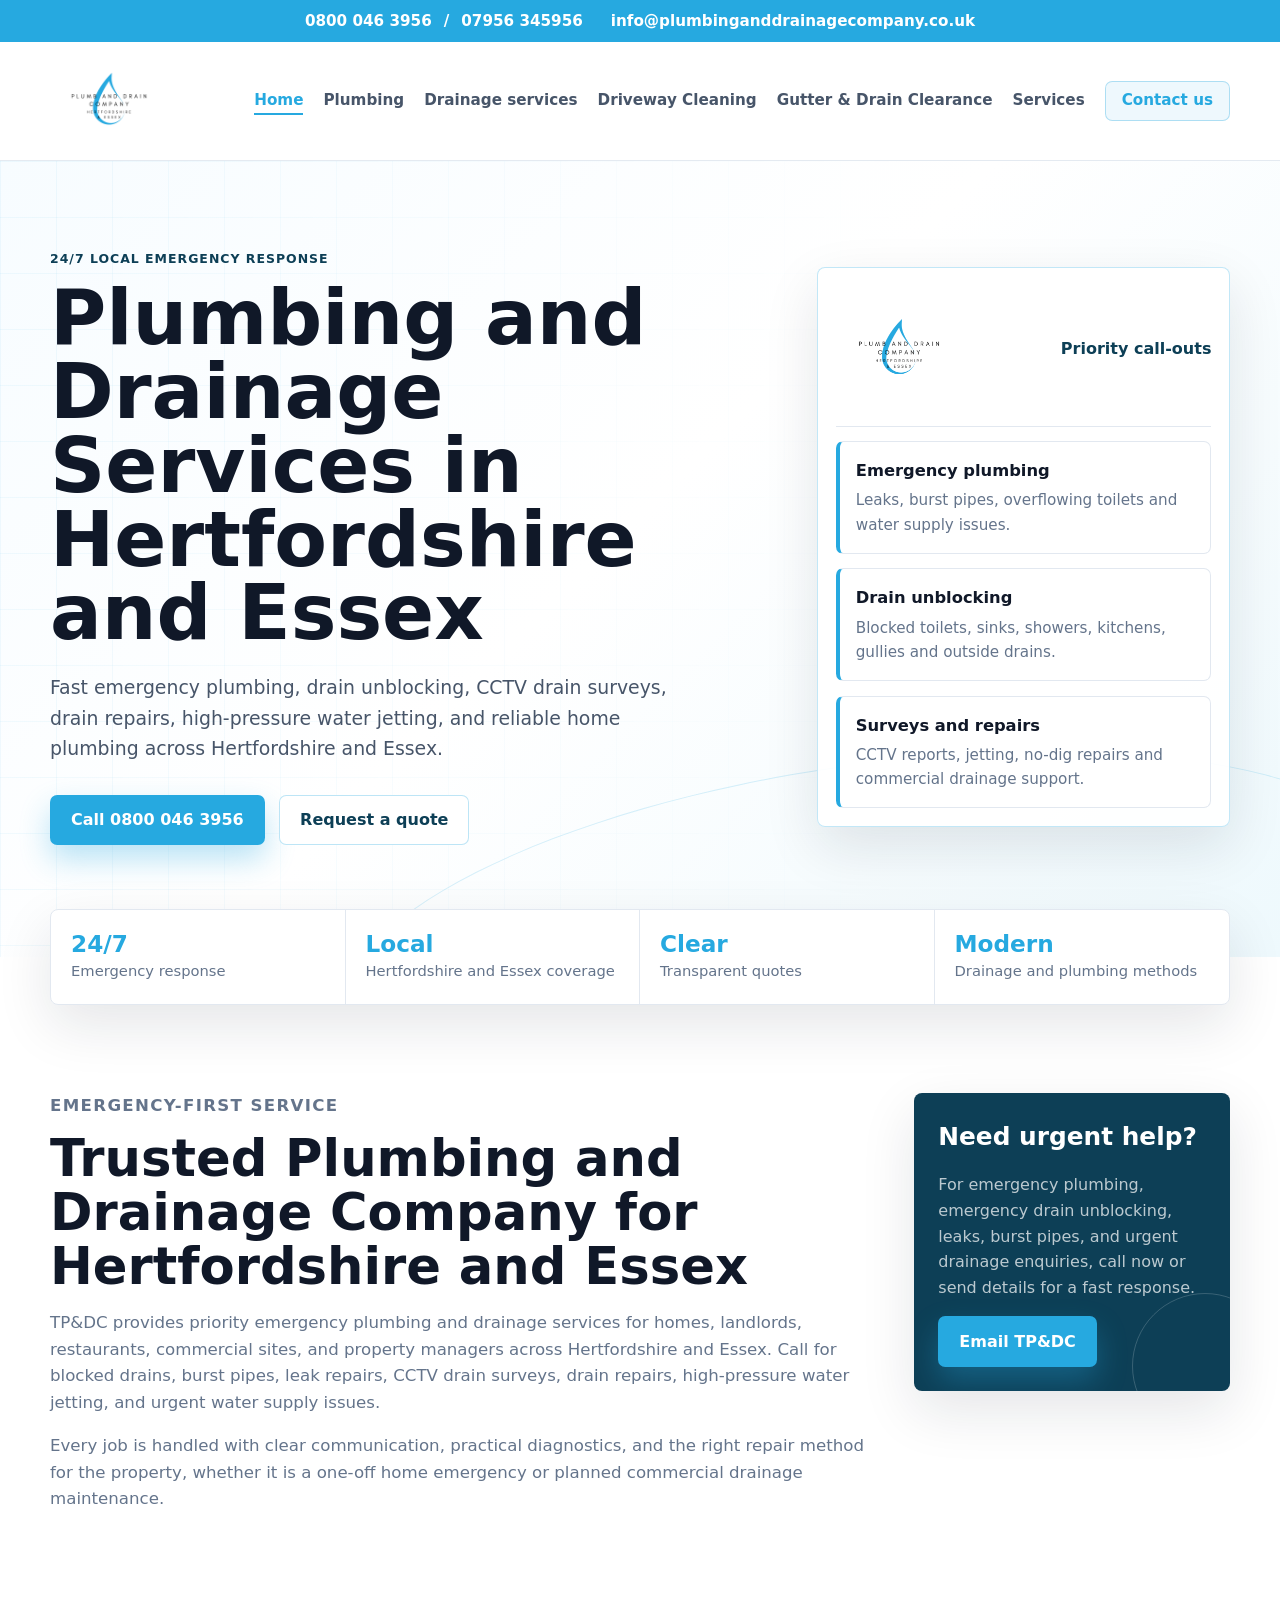
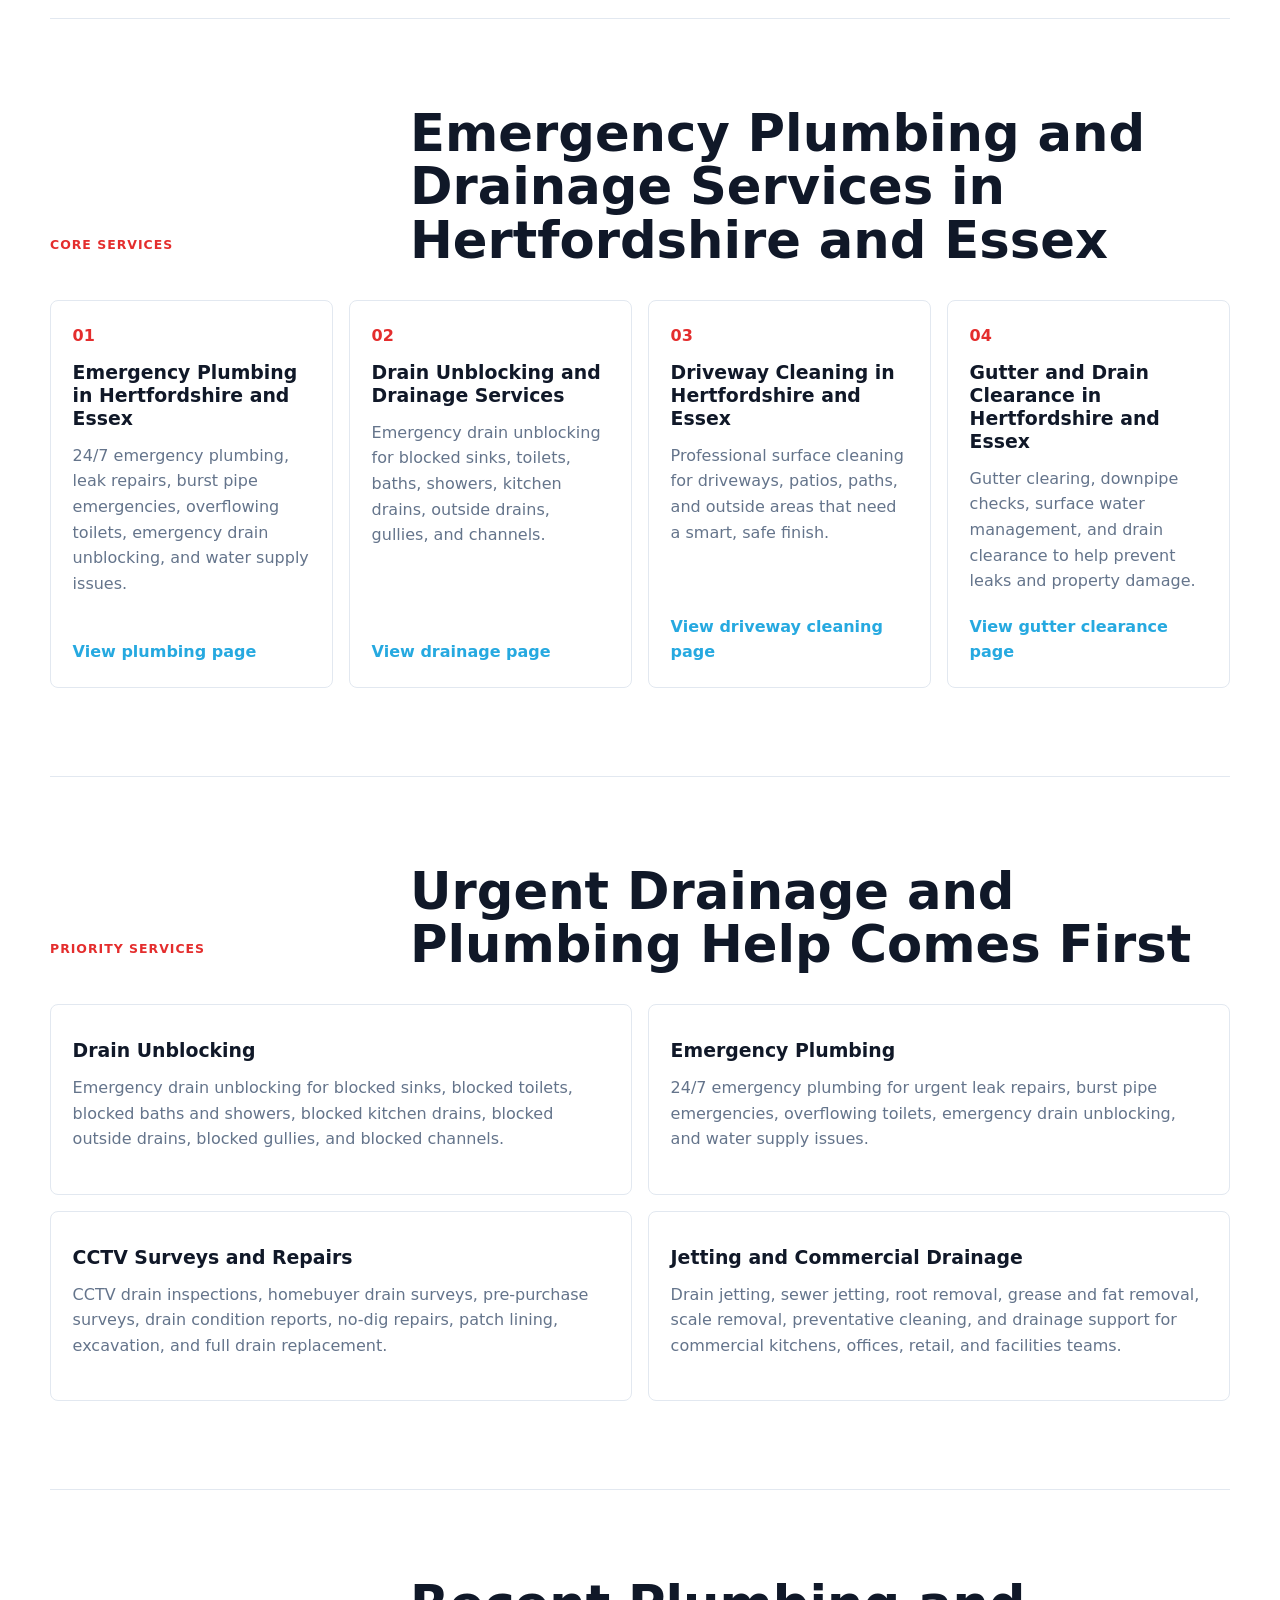
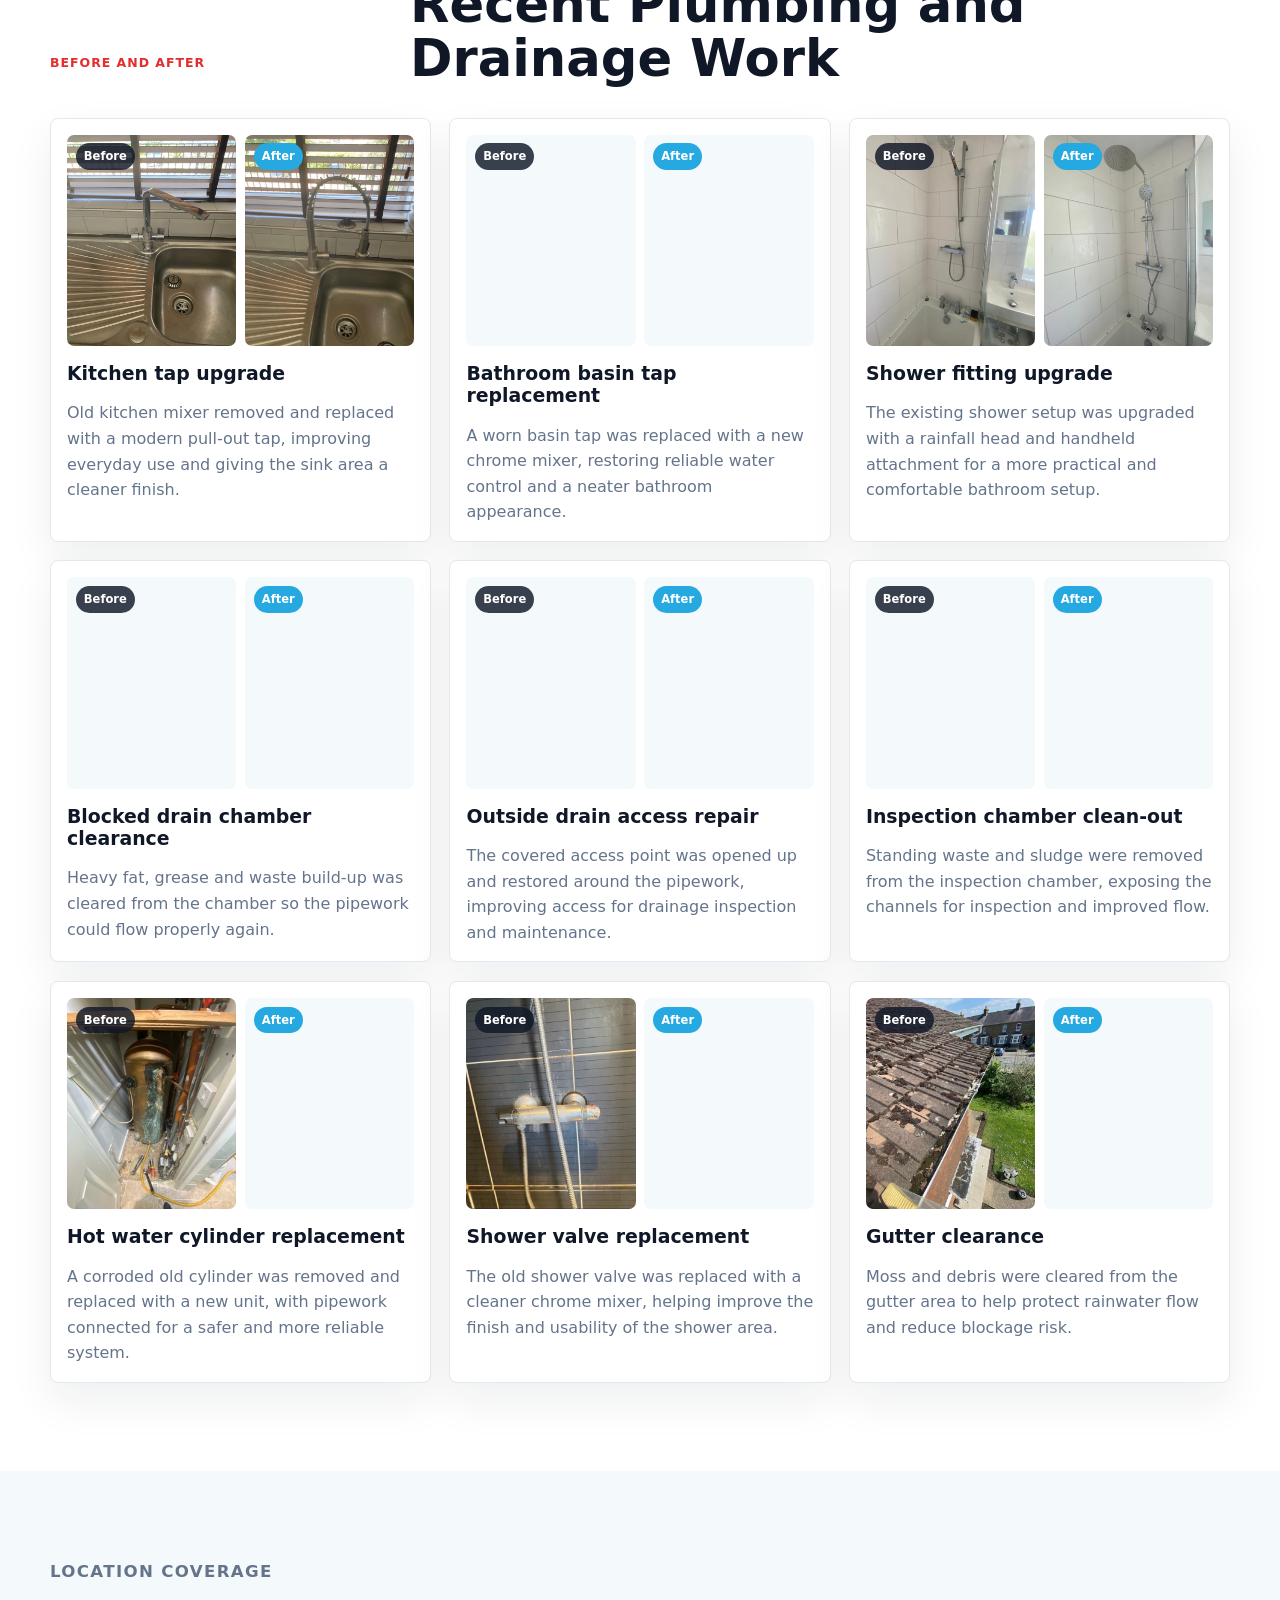
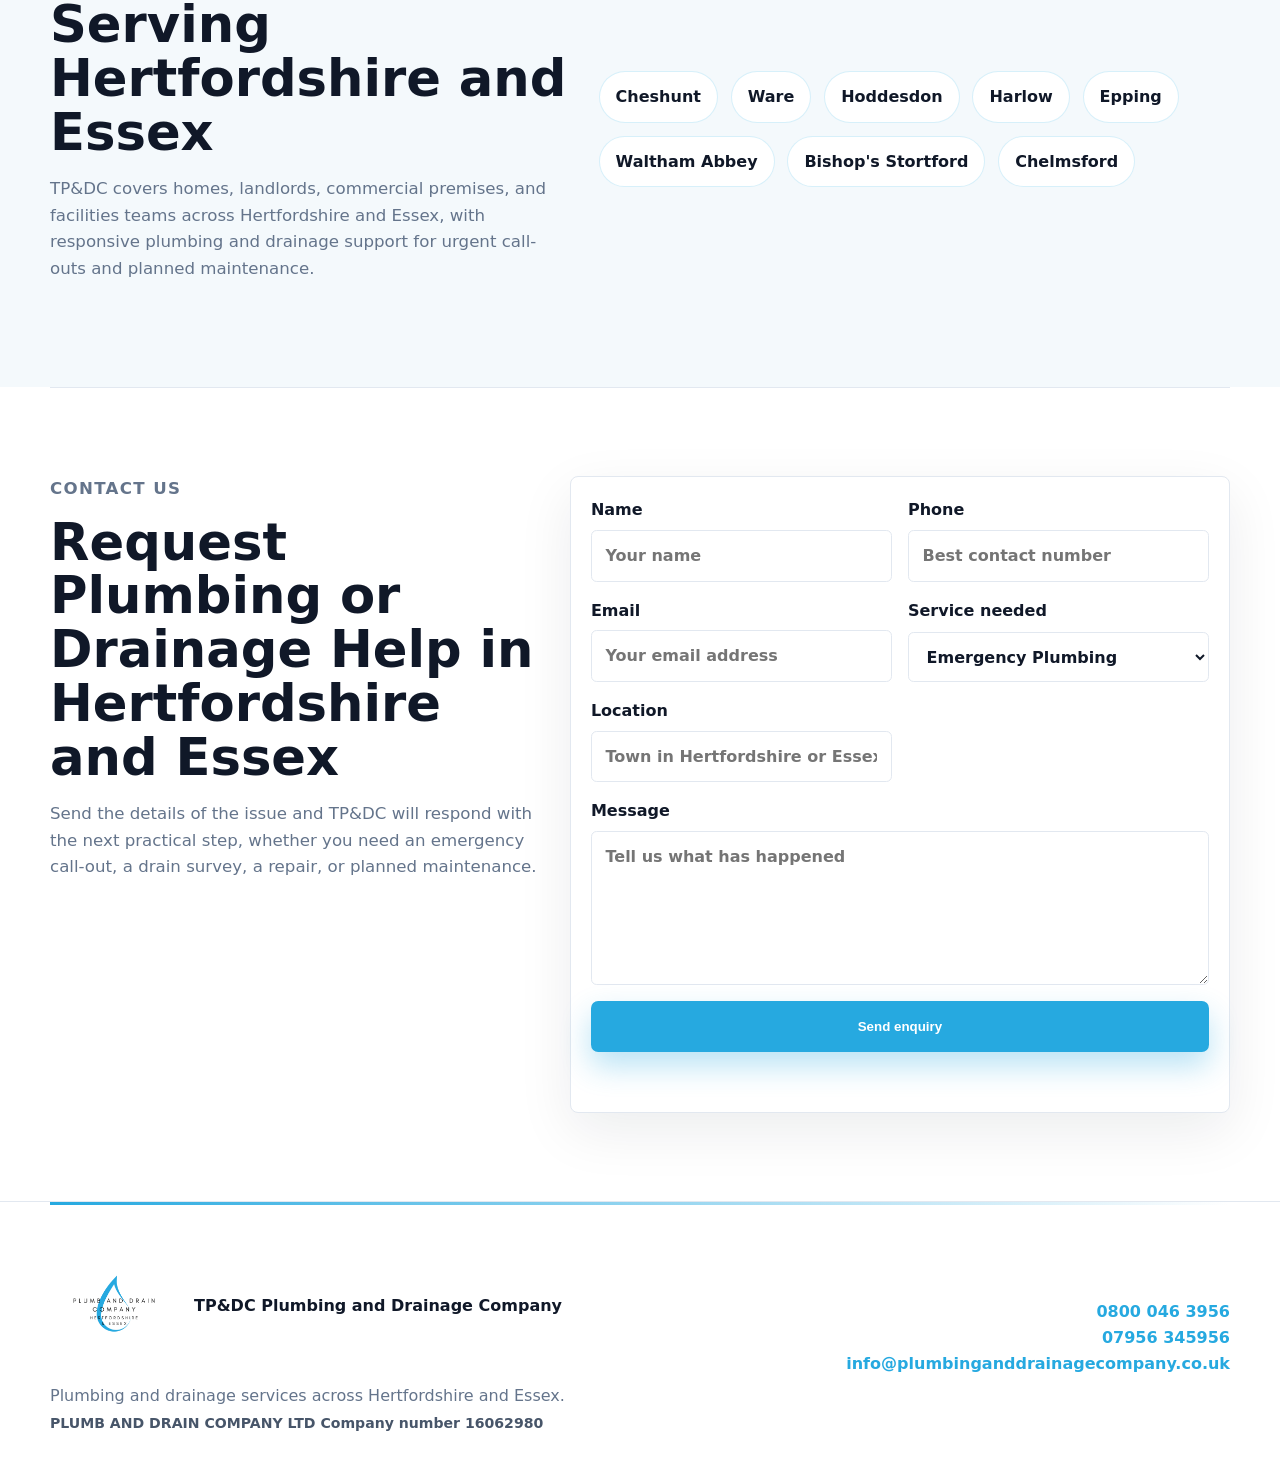
==== commit 5b45d97c: "Fix asset paths for clean URLs" ====
--- a/index.html
+++ b/index.html
@@ -16,7 +16,7 @@
     <meta name="theme-color" content="#26a9e0">
     <link rel="icon" type="image/png" href="/favicon.png">
     <link rel="apple-touch-icon" href="/favicon.png">
-    <link rel="stylesheet" href="styles.css">
+    <link rel="stylesheet" href="/styles.css">
     <script type="application/ld+json">
       {
         "@context": "https://schema.org",
@@ -60,7 +60,7 @@
 
       <nav class="nav" aria-label="Primary navigation">
         <a class="brand" href="/" aria-label="TP&DC home">
-          <img src="assets/plumb-and-drain-logo.png" alt="TP&DC Plumbing and Drainage Company logo">
+          <img src="/assets/plumb-and-drain-logo.png" alt="TP&DC Plumbing and Drainage Company logo">
           <span>TP&amp;DC</span>
         </a>
         <button class="menu-button" type="button" aria-label="Open navigation">
@@ -97,7 +97,7 @@
           </div>
           <div class="hero-panel" aria-label="Priority services">
             <div class="hero-panel-head">
-              <img src="assets/plumb-and-drain-logo.png" alt="TP&DC Plumbing and Drainage Company logo">
+              <img src="/assets/plumb-and-drain-logo.png" alt="TP&DC Plumbing and Drainage Company logo">
               <span>Priority call-outs</span>
             </div>
             <div class="response-card">
@@ -226,11 +226,11 @@
             <div class="comparison-images">
               <figure>
                 <span>Before</span>
-                <img src="assets/before-after/kitchen-tap-before.jpg" width="647" height="1400" loading="lazy" decoding="async" alt="Before kitchen tap replacement with older chrome mixer tap above a stainless steel sink">
-              </figure>
-              <figure>
-                <span>After</span>
-                <img src="assets/before-after/kitchen-tap-after.jpg" width="647" height="1400" loading="lazy" decoding="async" alt="After kitchen tap replacement with modern spring pull out mixer tap installed above the sink">
+                <img src="/assets/before-after/kitchen-tap-before.jpg" width="647" height="1400" loading="lazy" decoding="async" alt="Before kitchen tap replacement with older chrome mixer tap above a stainless steel sink">
+              </figure>
+              <figure>
+                <span>After</span>
+                <img src="/assets/before-after/kitchen-tap-after.jpg" width="647" height="1400" loading="lazy" decoding="async" alt="After kitchen tap replacement with modern spring pull out mixer tap installed above the sink">
               </figure>
             </div>
             <h3>Kitchen tap upgrade</h3>
@@ -241,11 +241,11 @@
             <div class="comparison-images">
               <figure>
                 <span>Before</span>
-                <img src="assets/before-after/basin-tap-before.jpg" width="647" height="1400" loading="lazy" decoding="async" alt="Before basin tap replacement showing older square chrome bathroom tap">
-              </figure>
-              <figure>
-                <span>After</span>
-                <img src="assets/before-after/basin-tap-after.jpg" width="647" height="1400" loading="lazy" decoding="async" alt="After basin tap replacement with new compact chrome mixer tap fitted to bathroom sink">
+                <img src="/assets/before-after/basin-tap-before.jpg" width="647" height="1400" loading="lazy" decoding="async" alt="Before basin tap replacement showing older square chrome bathroom tap">
+              </figure>
+              <figure>
+                <span>After</span>
+                <img src="/assets/before-after/basin-tap-after.jpg" width="647" height="1400" loading="lazy" decoding="async" alt="After basin tap replacement with new compact chrome mixer tap fitted to bathroom sink">
               </figure>
             </div>
             <h3>Bathroom basin tap replacement</h3>
@@ -256,11 +256,11 @@
             <div class="comparison-images">
               <figure>
                 <span>Before</span>
-                <img src="assets/before-after/shower-fitting-before.jpg" width="647" height="1400" loading="lazy" decoding="async" alt="Before shower fitting upgrade with older handheld shower rail and bath mixer setup">
-              </figure>
-              <figure>
-                <span>After</span>
-                <img src="assets/before-after/shower-fitting-after.jpg" width="647" height="1400" loading="lazy" decoding="async" alt="After shower fitting upgrade with large rainfall head and handheld shower installed">
+                <img src="/assets/before-after/shower-fitting-before.jpg" width="647" height="1400" loading="lazy" decoding="async" alt="Before shower fitting upgrade with older handheld shower rail and bath mixer setup">
+              </figure>
+              <figure>
+                <span>After</span>
+                <img src="/assets/before-after/shower-fitting-after.jpg" width="647" height="1400" loading="lazy" decoding="async" alt="After shower fitting upgrade with large rainfall head and handheld shower installed">
               </figure>
             </div>
             <h3>Shower fitting upgrade</h3>
@@ -271,11 +271,11 @@
             <div class="comparison-images">
               <figure>
                 <span>Before</span>
-                <img src="assets/before-after/blocked-drain-chamber-before.jpg" width="1155" height="1400" loading="lazy" decoding="async" alt="Before blocked drain chamber cleaning with heavy fat grease and debris build up">
-              </figure>
-              <figure>
-                <span>After</span>
-                <img src="assets/before-after/blocked-drain-chamber-after.jpg" width="1152" height="1400" loading="lazy" decoding="async" alt="After blocked drain chamber cleaning showing pipework visible and blockage removed">
+                <img src="/assets/before-after/blocked-drain-chamber-before.jpg" width="1155" height="1400" loading="lazy" decoding="async" alt="Before blocked drain chamber cleaning with heavy fat grease and debris build up">
+              </figure>
+              <figure>
+                <span>After</span>
+                <img src="/assets/before-after/blocked-drain-chamber-after.jpg" width="1152" height="1400" loading="lazy" decoding="async" alt="After blocked drain chamber cleaning showing pipework visible and blockage removed">
               </figure>
             </div>
             <h3>Blocked drain chamber clearance</h3>
@@ -286,11 +286,11 @@
             <div class="comparison-images">
               <figure>
                 <span>Before</span>
-                <img src="assets/before-after/outside-drain-access-after.jpg" width="1400" height="1073" loading="lazy" decoding="async" alt="Before outside drain access repair with the area temporarily sealed around the downpipe">
-              </figure>
-              <figure>
-                <span>After</span>
-                <img src="assets/before-after/outside-drain-access-before.jpg" width="1400" height="1066" loading="lazy" decoding="async" alt="After outside drain access repair showing the drain access point opened and restored">
+                <img src="/assets/before-after/outside-drain-access-after.jpg" width="1400" height="1073" loading="lazy" decoding="async" alt="Before outside drain access repair with the area temporarily sealed around the downpipe">
+              </figure>
+              <figure>
+                <span>After</span>
+                <img src="/assets/before-after/outside-drain-access-before.jpg" width="1400" height="1066" loading="lazy" decoding="async" alt="After outside drain access repair showing the drain access point opened and restored">
               </figure>
             </div>
             <h3>Outside drain access repair</h3>
@@ -301,11 +301,11 @@
             <div class="comparison-images">
               <figure>
                 <span>Before</span>
-                <img src="assets/before-after/inspection-chamber-clean-before.jpg" width="1296" height="1400" loading="lazy" decoding="async" alt="Before inspection chamber cleaning with standing dirty water and sludge">
-              </figure>
-              <figure>
-                <span>After</span>
-                <img src="assets/before-after/inspection-chamber-clean-after.jpg" width="1296" height="1400" loading="lazy" decoding="async" alt="After inspection chamber cleaning showing internal drainage channels exposed">
+                <img src="/assets/before-after/inspection-chamber-clean-before.jpg" width="1296" height="1400" loading="lazy" decoding="async" alt="Before inspection chamber cleaning with standing dirty water and sludge">
+              </figure>
+              <figure>
+                <span>After</span>
+                <img src="/assets/before-after/inspection-chamber-clean-after.jpg" width="1296" height="1400" loading="lazy" decoding="async" alt="After inspection chamber cleaning showing internal drainage channels exposed">
               </figure>
             </div>
             <h3>Inspection chamber clean-out</h3>
@@ -316,11 +316,11 @@
             <div class="comparison-images">
               <figure>
                 <span>Before</span>
-                <img src="assets/before-after/hot-water-cylinder-before.jpg" width="1124" height="1400" loading="lazy" decoding="async" alt="Before hot water cylinder replacement showing corroded old copper cylinder">
-              </figure>
-              <figure>
-                <span>After</span>
-                <img src="assets/before-after/hot-water-cylinder-after.jpg" width="1126" height="1400" loading="lazy" decoding="async" alt="After hot water cylinder replacement with new blue cylinder and copper pipework installed">
+                <img src="/assets/before-after/hot-water-cylinder-before.jpg" width="1124" height="1400" loading="lazy" decoding="async" alt="Before hot water cylinder replacement showing corroded old copper cylinder">
+              </figure>
+              <figure>
+                <span>After</span>
+                <img src="/assets/before-after/hot-water-cylinder-after.jpg" width="1126" height="1400" loading="lazy" decoding="async" alt="After hot water cylinder replacement with new blue cylinder and copper pipework installed">
               </figure>
             </div>
             <h3>Hot water cylinder replacement</h3>
@@ -331,11 +331,11 @@
             <div class="comparison-images">
               <figure>
                 <span>Before</span>
-                <img src="assets/before-after/shower-valve-before.jpg" width="1212" height="1400" loading="lazy" decoding="async" alt="Before shower valve replacement with limescale around old shower mixer valve">
-              </figure>
-              <figure>
-                <span>After</span>
-                <img src="assets/before-after/shower-valve-after.jpg" width="1121" height="1400" loading="lazy" decoding="async" alt="After shower valve replacement with clean chrome shower mixer valve installed">
+                <img src="/assets/before-after/shower-valve-before.jpg" width="1212" height="1400" loading="lazy" decoding="async" alt="Before shower valve replacement with limescale around old shower mixer valve">
+              </figure>
+              <figure>
+                <span>After</span>
+                <img src="/assets/before-after/shower-valve-after.jpg" width="1121" height="1400" loading="lazy" decoding="async" alt="After shower valve replacement with clean chrome shower mixer valve installed">
               </figure>
             </div>
             <h3>Shower valve replacement</h3>
@@ -346,11 +346,11 @@
             <div class="comparison-images">
               <figure>
                 <span>Before</span>
-                <img src="assets/before-after/gutter-clearance-before.jpg" width="1121" height="1400" loading="lazy" decoding="async" alt="Before gutter clearance with moss build up on roof tiles">
-              </figure>
-              <figure>
-                <span>After</span>
-                <img src="assets/before-after/gutter-clearance-after.jpg" width="1119" height="1400" loading="lazy" decoding="async" alt="After gutter clearance showing cleared gutter run beside tiled roof">
+                <img src="/assets/before-after/gutter-clearance-before.jpg" width="1121" height="1400" loading="lazy" decoding="async" alt="Before gutter clearance with moss build up on roof tiles">
+              </figure>
+              <figure>
+                <span>After</span>
+                <img src="/assets/before-after/gutter-clearance-after.jpg" width="1119" height="1400" loading="lazy" decoding="async" alt="After gutter clearance showing cleared gutter run beside tiled roof">
               </figure>
             </div>
             <h3>Gutter clearance</h3>
@@ -439,7 +439,7 @@
     <footer class="footer">
       <div>
         <a class="footer-brand" href="/" aria-label="TP&DC home">
-          <img src="assets/plumb-and-drain-logo.png" alt="TP&DC Plumbing and Drainage Company logo">
+          <img src="/assets/plumb-and-drain-logo.png" alt="TP&DC Plumbing and Drainage Company logo">
           <span>TP&amp;DC Plumbing and Drainage Company</span>
         </a>
         <p>Plumbing and drainage services across Hertfordshire and Essex.</p>
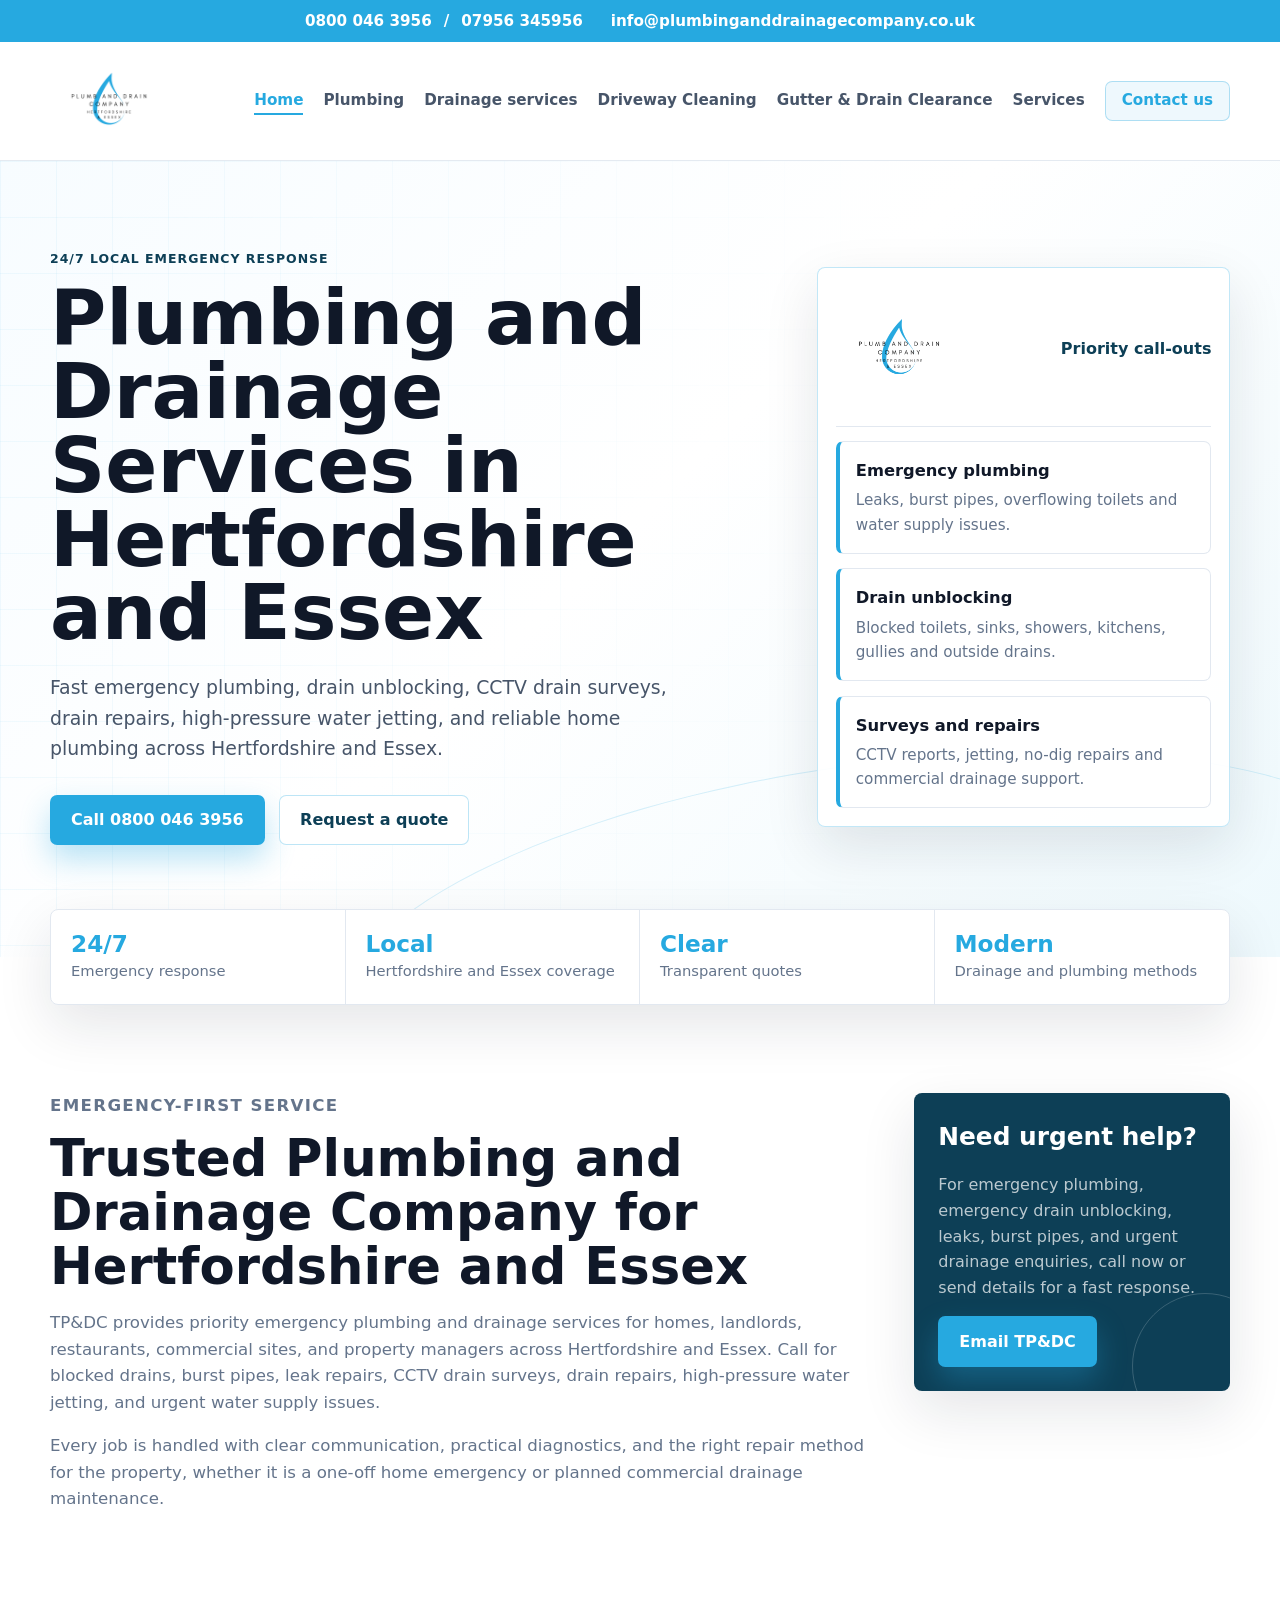
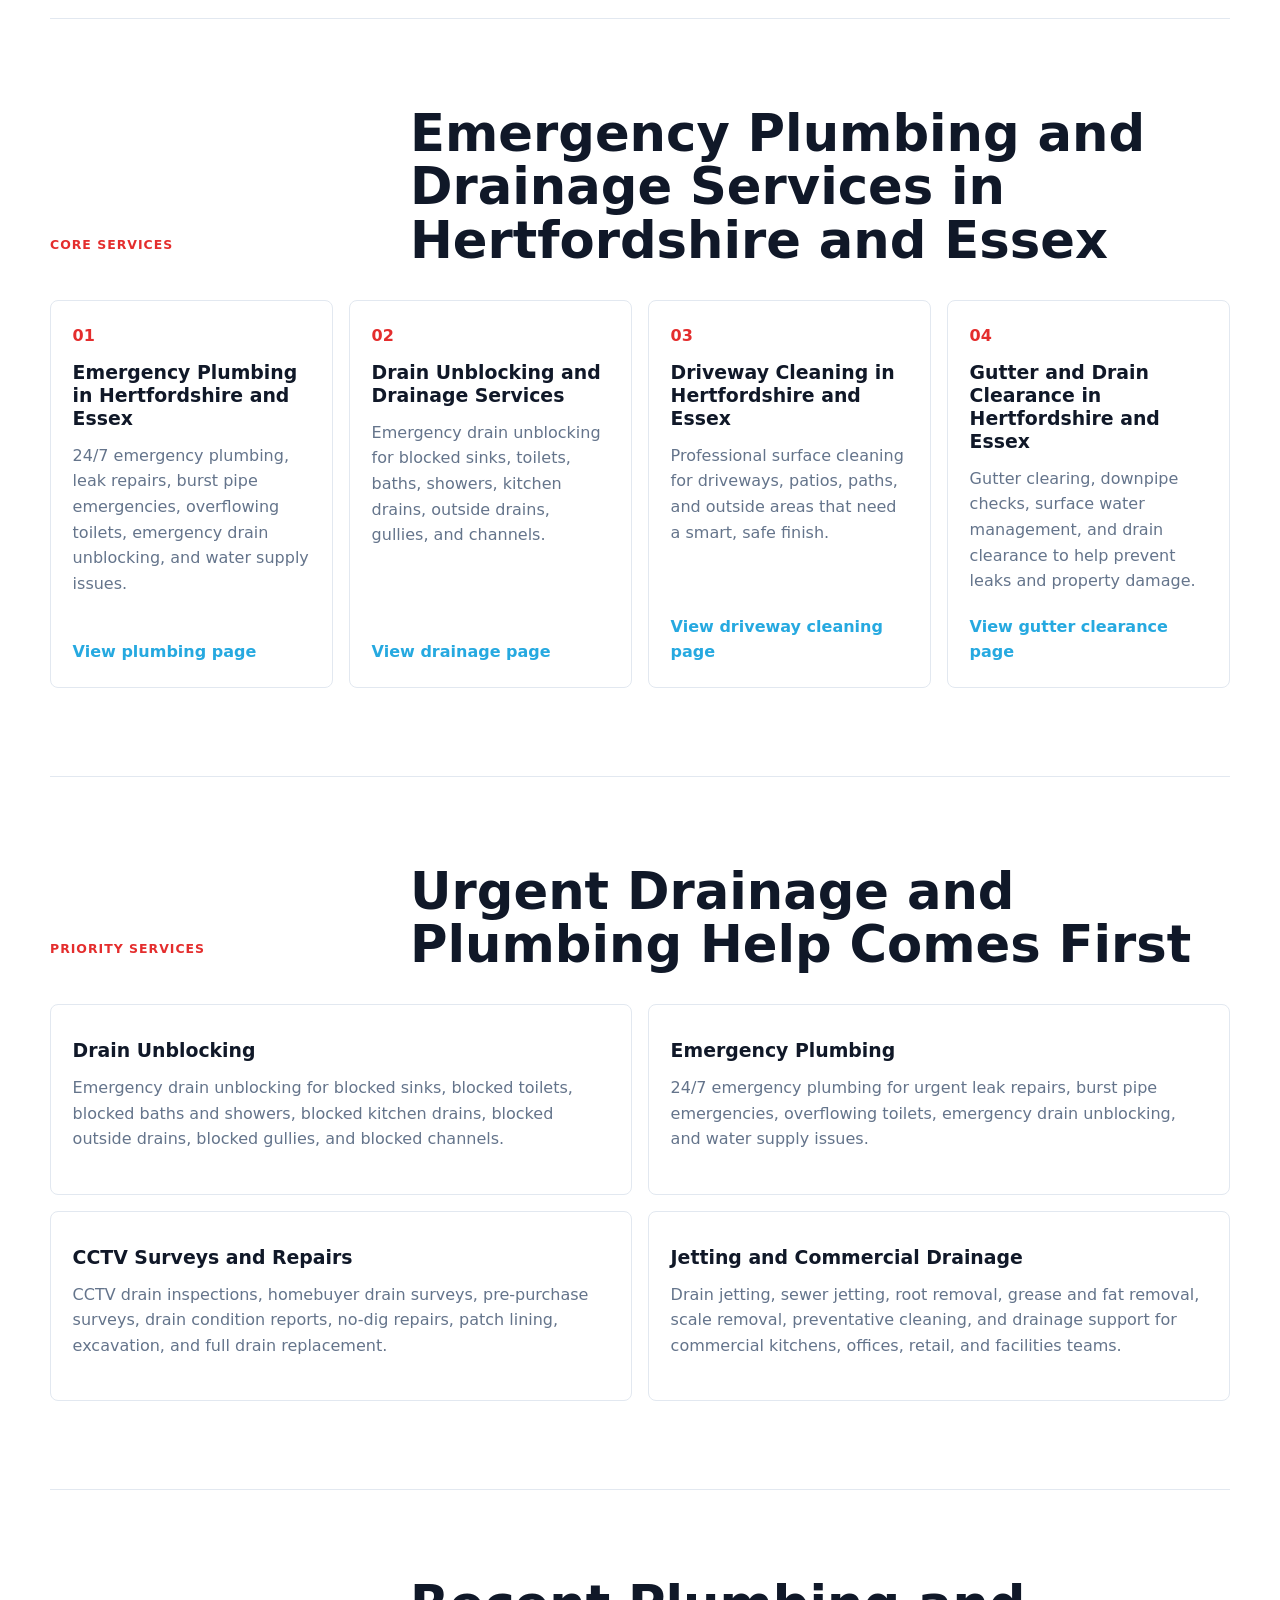
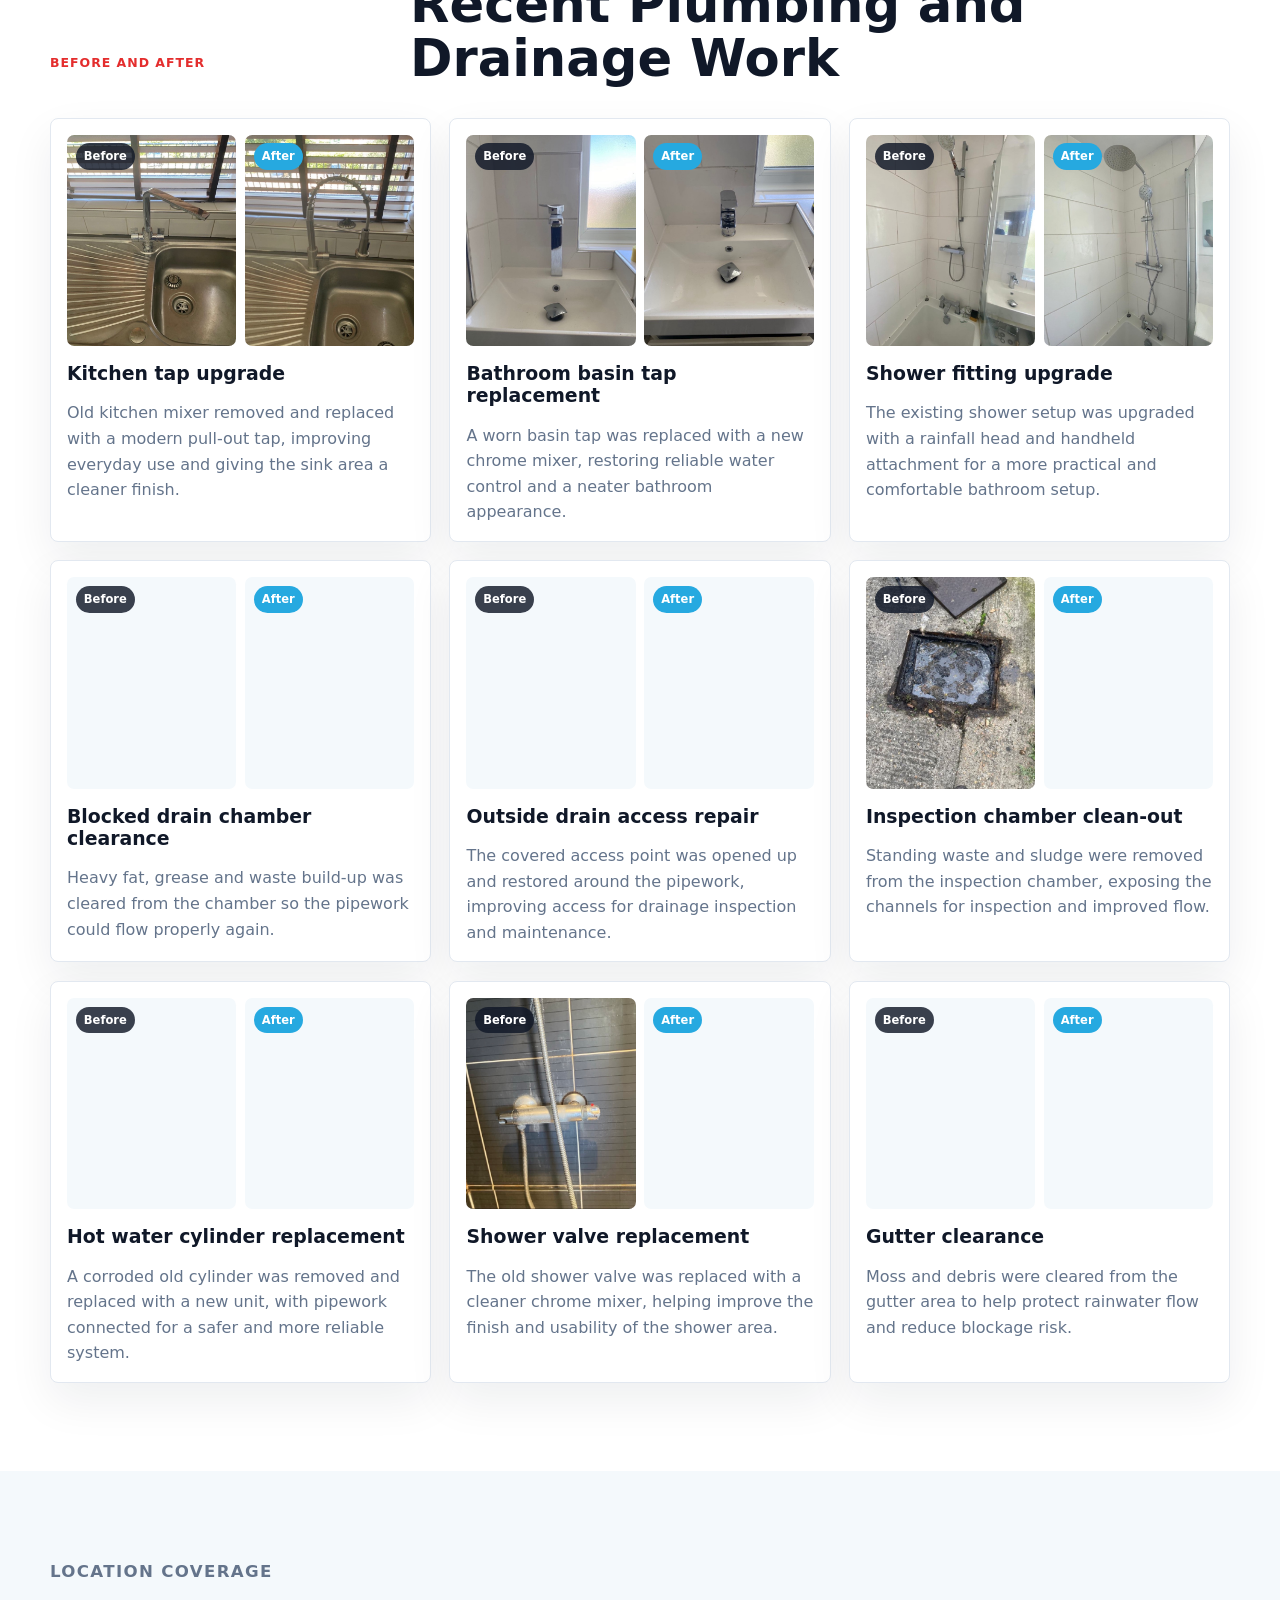
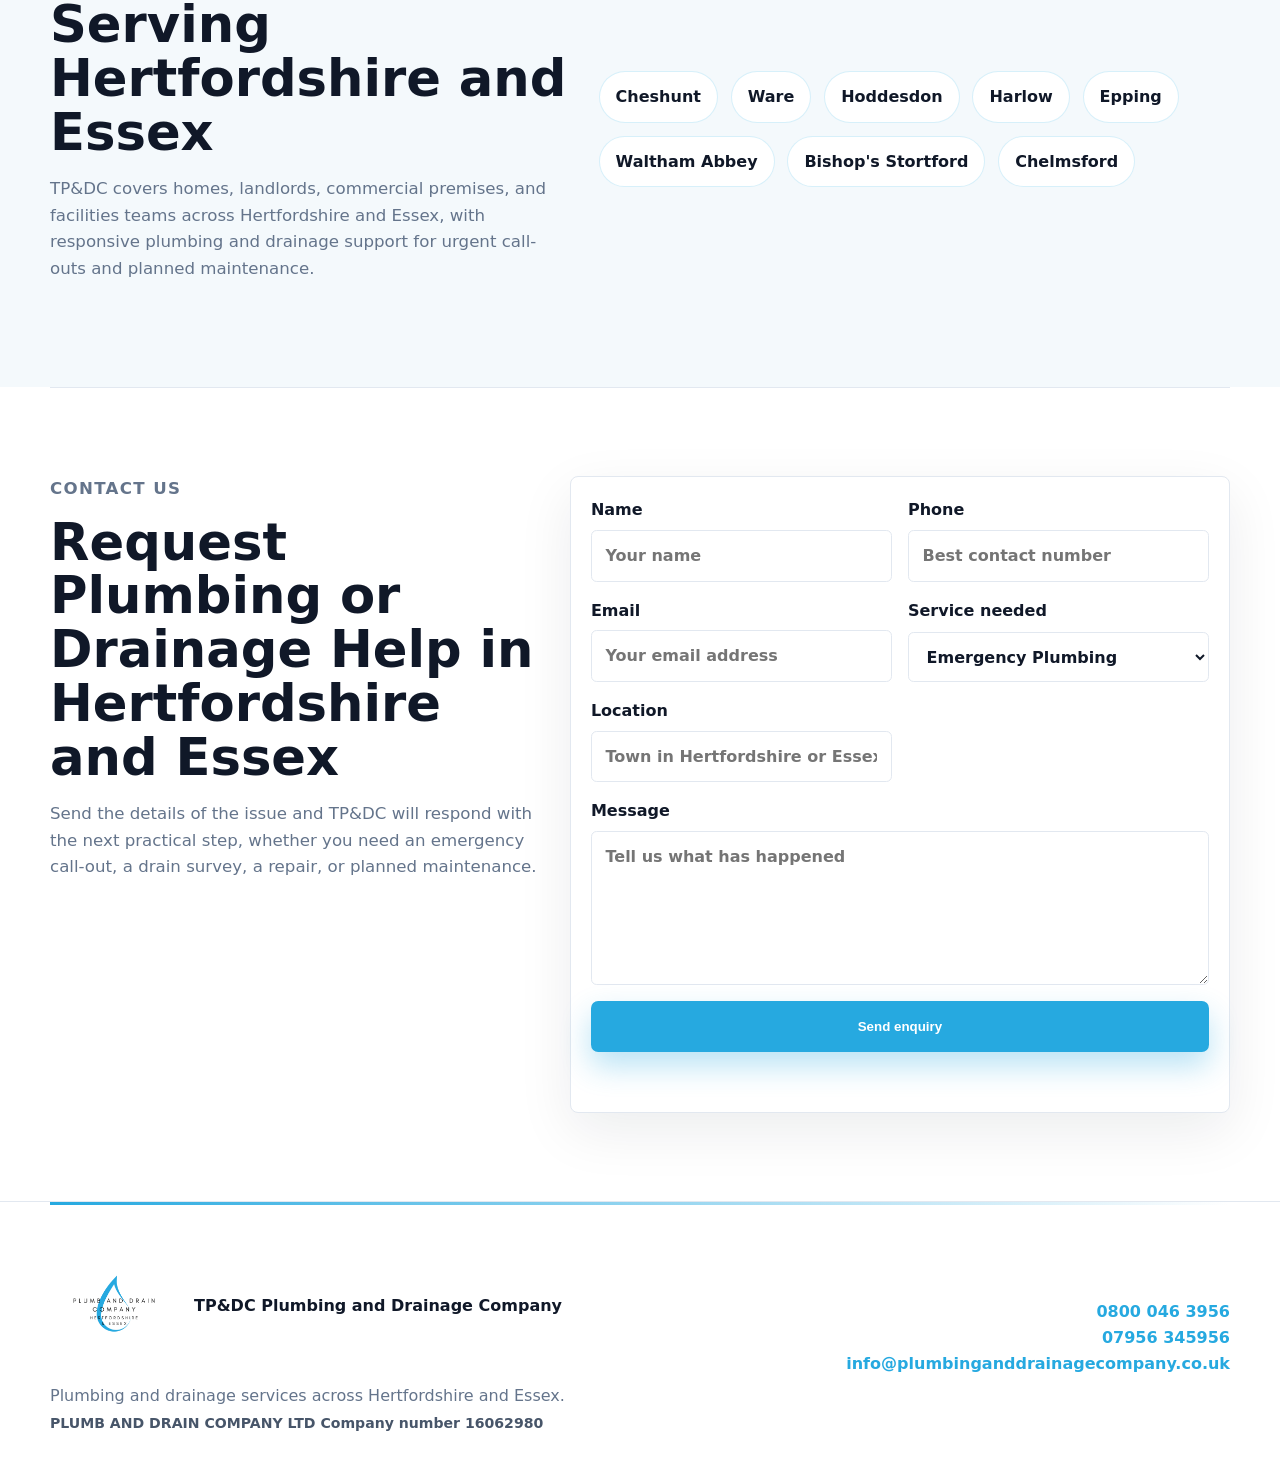
==== commit 817f59d1: "Improve technical SEO" ====
--- a/index.html
+++ b/index.html
@@ -3,49 +3,28 @@
   <head>
     <meta charset="utf-8">
     <meta name="viewport" content="width=device-width, initial-scale=1">
-    <title>Plumbing and Drainage Services in Hertfordshire and Essex | TP&amp;DC</title>
-    <meta
-      name="description"
-      content="TP&DC is a plumbing and drainage company serving Hertfordshire and Essex with emergency plumbing, drain unblocking, CCTV drain surveys, drain repairs, jetting and home plumbing services.">
+    <title>Plumbing &amp; Drainage Hertfordshire &amp; Essex | TP&amp;DC</title>
+    <meta name="description" content="TP&amp;DC provides emergency plumbing, drain unblocking, CCTV surveys, repairs and jetting across Hertfordshire and Essex. Contact the local team today.">
     <meta name="robots" content="index, follow, max-image-preview:large">
-    <link rel="canonical" href="https://plumbinganddrainagecompany.co.uk/">
-    <meta property="og:title" content="Plumbing and Drainage Services in Hertfordshire and Essex | TP&DC">
-    <meta property="og:description" content="Reliable plumbing, drainage, gutter clearance and exterior cleaning services across Hertfordshire and Essex.">
+    <link rel="canonical" href="https://www.plumbanddrain.com/">
+    <meta property="og:title" content="Plumbing &amp; Drainage Hertfordshire &amp; Essex | TP&amp;DC">
+    <meta property="og:description" content="TP&amp;DC provides emergency plumbing, drain unblocking, CCTV surveys, repairs and jetting across Hertfordshire and Essex. Contact the local team today.">
     <meta property="og:type" content="website">
+    <meta property="og:url" content="https://www.plumbanddrain.com/">
+    <meta property="og:image" content="https://www.plumbanddrain.com/assets/plumb-and-drain-logo.png">
+    <meta property="og:site_name" content="TP&amp;DC Plumbing and Drainage Company">
     <meta property="og:locale" content="en_GB">
+    <meta name="twitter:card" content="summary_large_image">
+    <meta name="twitter:title" content="Plumbing &amp; Drainage Hertfordshire &amp; Essex | TP&amp;DC">
+    <meta name="twitter:description" content="TP&amp;DC provides emergency plumbing, drain unblocking, CCTV surveys, repairs and jetting across Hertfordshire and Essex. Contact the local team today.">
+    <meta name="twitter:image" content="https://www.plumbanddrain.com/assets/plumb-and-drain-logo.png">
     <meta name="theme-color" content="#26a9e0">
+    <link rel="preconnect" href="https://api.web3forms.com">
     <link rel="icon" type="image/png" href="/favicon.png">
     <link rel="apple-touch-icon" href="/favicon.png">
+    <link rel="preload" as="image" href="/assets/plumb-and-drain-logo.png">
     <link rel="stylesheet" href="/styles.css">
-    <script type="application/ld+json">
-      {
-        "@context": "https://schema.org",
-        "@type": "Plumber",
-        "name": "TP&DC Plumbing and Drainage Company",
-        "url": "https://plumbinganddrainagecompany.co.uk/",
-        "telephone": ["0800 046 3956", "07956 345956"],
-        "email": "info@plumbinganddrainagecompany.co.uk",
-        "areaServed": ["Hertfordshire", "Essex"],
-        "address": {
-          "@type": "PostalAddress",
-          "addressRegion": "Hertfordshire and Essex",
-          "addressCountry": "GB"
-        },
-        "serviceType": [
-          "Plumbing",
-          "24/7 Emergency Plumbing",
-          "Drainage services",
-          "Drain unblocking",
-          "CCTV drain surveys",
-          "Drain repairs",
-          "High-pressure water jetting",
-          "Commercial drainage services",
-          "Driveway cleaning",
-          "Gutter and drain clearance",
-          "Emergency plumbing and drainage"
-        ]
-      }
-    </script>
+    <script type="application/ld+json">{"@context":"https://schema.org","@graph":[{"@type":["LocalBusiness","Plumber"],"@id":"https://www.plumbanddrain.com/#business","name":"TP&DC Plumbing and Drainage Company","legalName":"PLUMB AND DRAIN COMPANY LTD","identifier":{"@type":"PropertyValue","name":"Companies House number","value":"16062980"},"url":"https://www.plumbanddrain.com/","logo":"https://www.plumbanddrain.com/assets/plumb-and-drain-logo.png","image":"https://www.plumbanddrain.com/assets/plumb-and-drain-logo.png","telephone":["0800 046 3956","07956 345956"],"email":"info@plumbinganddrainagecompany.co.uk","priceRange":"Contact for quote","areaServed":[{"@type":"AdministrativeArea","name":"Hertfordshire"},{"@type":"AdministrativeArea","name":"Essex"},{"@type":"AdministrativeArea","name":"Cheshunt"},{"@type":"AdministrativeArea","name":"Ware"},{"@type":"AdministrativeArea","name":"Hoddesdon"},{"@type":"AdministrativeArea","name":"Harlow"},{"@type":"AdministrativeArea","name":"Epping"},{"@type":"AdministrativeArea","name":"Waltham Abbey"},{"@type":"AdministrativeArea","name":"Bishop's Stortford"},{"@type":"AdministrativeArea","name":"Chelmsford"}],"address":{"@type":"PostalAddress","addressRegion":"Hertfordshire and Essex","addressCountry":"GB"},"contactPoint":[{"@type":"ContactPoint","telephone":"0800 046 3956","contactType":"customer service","email":"info@plumbinganddrainagecompany.co.uk","areaServed":"GB","availableLanguage":"en-GB"},{"@type":"ContactPoint","telephone":"07956 345956","contactType":"customer service","email":"info@plumbinganddrainagecompany.co.uk","areaServed":"GB","availableLanguage":"en-GB"}],"serviceType":["Emergency plumbing","Drain unblocking","CCTV drain surveys","Drain repairs","High-pressure water jetting","Gutter clearance","Driveway cleaning"]},{"@type":"WebSite","@id":"https://www.plumbanddrain.com/#website","name":"TP&DC Plumbing and Drainage Company","url":"https://www.plumbanddrain.com/","publisher":{"@id":"https://www.plumbanddrain.com/#business"},"inLanguage":"en-GB"},{"@type":"WebPage","@id":"https://www.plumbanddrain.com/#webpage","url":"https://www.plumbanddrain.com/","name":"Plumbing & Drainage Hertfordshire & Essex | TP&DC","description":"TP&DC provides emergency plumbing, drain unblocking, CCTV surveys, repairs and jetting across Hertfordshire and Essex. Contact the local team today.","isPartOf":{"@id":"https://www.plumbanddrain.com/#website"},"about":{"@id":"https://www.plumbanddrain.com/#business"},"breadcrumb":{"@id":"https://www.plumbanddrain.com/#breadcrumb"},"inLanguage":"en-GB"},{"@type":"BreadcrumbList","@id":"https://www.plumbanddrain.com/#breadcrumb","itemListElement":[{"@type":"ListItem","position":1,"name":"Home","item":"https://www.plumbanddrain.com/"}]},{"@type":"Service","@id":"https://www.plumbanddrain.com/#emergency-plumbing","name":"Emergency Plumbing","serviceType":"Emergency Plumbing","provider":{"@id":"https://www.plumbanddrain.com/#business"},"areaServed":[{"@type":"AdministrativeArea","name":"Hertfordshire"},{"@type":"AdministrativeArea","name":"Essex"},{"@type":"AdministrativeArea","name":"Cheshunt"},{"@type":"AdministrativeArea","name":"Ware"},{"@type":"AdministrativeArea","name":"Hoddesdon"},{"@type":"AdministrativeArea","name":"Harlow"},{"@type":"AdministrativeArea","name":"Epping"},{"@type":"AdministrativeArea","name":"Waltham Abbey"},{"@type":"AdministrativeArea","name":"Bishop's Stortford"},{"@type":"AdministrativeArea","name":"Chelmsford"}],"url":"https://www.plumbanddrain.com/"},{"@type":"Service","@id":"https://www.plumbanddrain.com/#drain-unblocking","name":"Drain Unblocking","serviceType":"Drain Unblocking","provider":{"@id":"https://www.plumbanddrain.com/#business"},"areaServed":[{"@type":"AdministrativeArea","name":"Hertfordshire"},{"@type":"AdministrativeArea","name":"Essex"},{"@type":"AdministrativeArea","name":"Cheshunt"},{"@type":"AdministrativeArea","name":"Ware"},{"@type":"AdministrativeArea","name":"Hoddesdon"},{"@type":"AdministrativeArea","name":"Harlow"},{"@type":"AdministrativeArea","name":"Epping"},{"@type":"AdministrativeArea","name":"Waltham Abbey"},{"@type":"AdministrativeArea","name":"Bishop's Stortford"},{"@type":"AdministrativeArea","name":"Chelmsford"}],"url":"https://www.plumbanddrain.com/"},{"@type":"Service","@id":"https://www.plumbanddrain.com/#cctv-drain-surveys","name":"CCTV Drain Surveys","serviceType":"CCTV Drain Surveys","provider":{"@id":"https://www.plumbanddrain.com/#business"},"areaServed":[{"@type":"AdministrativeArea","name":"Hertfordshire"},{"@type":"AdministrativeArea","name":"Essex"},{"@type":"AdministrativeArea","name":"Cheshunt"},{"@type":"AdministrativeArea","name":"Ware"},{"@type":"AdministrativeArea","name":"Hoddesdon"},{"@type":"AdministrativeArea","name":"Harlow"},{"@type":"AdministrativeArea","name":"Epping"},{"@type":"AdministrativeArea","name":"Waltham Abbey"},{"@type":"AdministrativeArea","name":"Bishop's Stortford"},{"@type":"AdministrativeArea","name":"Chelmsford"}],"url":"https://www.plumbanddrain.com/"},{"@type":"Service","@id":"https://www.plumbanddrain.com/#drain-repairs","name":"Drain Repairs","serviceType":"Drain Repairs","provider":{"@id":"https://www.plumbanddrain.com/#business"},"areaServed":[{"@type":"AdministrativeArea","name":"Hertfordshire"},{"@type":"AdministrativeArea","name":"Essex"},{"@type":"AdministrativeArea","name":"Cheshunt"},{"@type":"AdministrativeArea","name":"Ware"},{"@type":"AdministrativeArea","name":"Hoddesdon"},{"@type":"AdministrativeArea","name":"Harlow"},{"@type":"AdministrativeArea","name":"Epping"},{"@type":"AdministrativeArea","name":"Waltham Abbey"},{"@type":"AdministrativeArea","name":"Bishop's Stortford"},{"@type":"AdministrativeArea","name":"Chelmsford"}],"url":"https://www.plumbanddrain.com/"},{"@type":"Service","@id":"https://www.plumbanddrain.com/#high-pressure-water-jetting","name":"High-Pressure Water Jetting","serviceType":"High-Pressure Water Jetting","provider":{"@id":"https://www.plumbanddrain.com/#business"},"areaServed":[{"@type":"AdministrativeArea","name":"Hertfordshire"},{"@type":"AdministrativeArea","name":"Essex"},{"@type":"AdministrativeArea","name":"Cheshunt"},{"@type":"AdministrativeArea","name":"Ware"},{"@type":"AdministrativeArea","name":"Hoddesdon"},{"@type":"AdministrativeArea","name":"Harlow"},{"@type":"AdministrativeArea","name":"Epping"},{"@type":"AdministrativeArea","name":"Waltham Abbey"},{"@type":"AdministrativeArea","name":"Bishop's Stortford"},{"@type":"AdministrativeArea","name":"Chelmsford"}],"url":"https://www.plumbanddrain.com/"},{"@type":"Service","@id":"https://www.plumbanddrain.com/#gutter-clearance","name":"Gutter Clearance","serviceType":"Gutter Clearance","provider":{"@id":"https://www.plumbanddrain.com/#business"},"areaServed":[{"@type":"AdministrativeArea","name":"Hertfordshire"},{"@type":"AdministrativeArea","name":"Essex"},{"@type":"AdministrativeArea","name":"Cheshunt"},{"@type":"AdministrativeArea","name":"Ware"},{"@type":"AdministrativeArea","name":"Hoddesdon"},{"@type":"AdministrativeArea","name":"Harlow"},{"@type":"AdministrativeArea","name":"Epping"},{"@type":"AdministrativeArea","name":"Waltham Abbey"},{"@type":"AdministrativeArea","name":"Bishop's Stortford"},{"@type":"AdministrativeArea","name":"Chelmsford"}],"url":"https://www.plumbanddrain.com/"},{"@type":"Service","@id":"https://www.plumbanddrain.com/#driveway-cleaning","name":"Driveway Cleaning","serviceType":"Driveway Cleaning","provider":{"@id":"https://www.plumbanddrain.com/#business"},"areaServed":[{"@type":"AdministrativeArea","name":"Hertfordshire"},{"@type":"AdministrativeArea","name":"Essex"},{"@type":"AdministrativeArea","name":"Cheshunt"},{"@type":"AdministrativeArea","name":"Ware"},{"@type":"AdministrativeArea","name":"Hoddesdon"},{"@type":"AdministrativeArea","name":"Harlow"},{"@type":"AdministrativeArea","name":"Epping"},{"@type":"AdministrativeArea","name":"Waltham Abbey"},{"@type":"AdministrativeArea","name":"Bishop's Stortford"},{"@type":"AdministrativeArea","name":"Chelmsford"}],"url":"https://www.plumbanddrain.com/"}]}</script>
   </head>
   <body>
     <a class="skip-link" href="#main">Skip to content</a>
@@ -60,7 +39,7 @@
 
       <nav class="nav" aria-label="Primary navigation">
         <a class="brand" href="/" aria-label="TP&DC home">
-          <img src="/assets/plumb-and-drain-logo.png" alt="TP&DC Plumbing and Drainage Company logo">
+          <img src="/assets/plumb-and-drain-logo.png" width="2000" height="2000" alt="TP&DC Plumbing and Drainage Company logo">
           <span>TP&amp;DC</span>
         </a>
         <button class="menu-button" type="button" aria-label="Open navigation">
@@ -97,7 +76,7 @@
           </div>
           <div class="hero-panel" aria-label="Priority services">
             <div class="hero-panel-head">
-              <img src="/assets/plumb-and-drain-logo.png" alt="TP&DC Plumbing and Drainage Company logo">
+              <img src="/assets/plumb-and-drain-logo.png" width="2000" height="2000" alt="TP&DC Plumbing and Drainage Company logo">
               <span>Priority call-outs</span>
             </div>
             <div class="response-card">
@@ -439,7 +418,7 @@
     <footer class="footer">
       <div>
         <a class="footer-brand" href="/" aria-label="TP&DC home">
-          <img src="/assets/plumb-and-drain-logo.png" alt="TP&DC Plumbing and Drainage Company logo">
+          <img src="/assets/plumb-and-drain-logo.png" width="2000" height="2000" alt="TP&DC Plumbing and Drainage Company logo">
           <span>TP&amp;DC Plumbing and Drainage Company</span>
         </a>
         <p>Plumbing and drainage services across Hertfordshire and Essex.</p>
